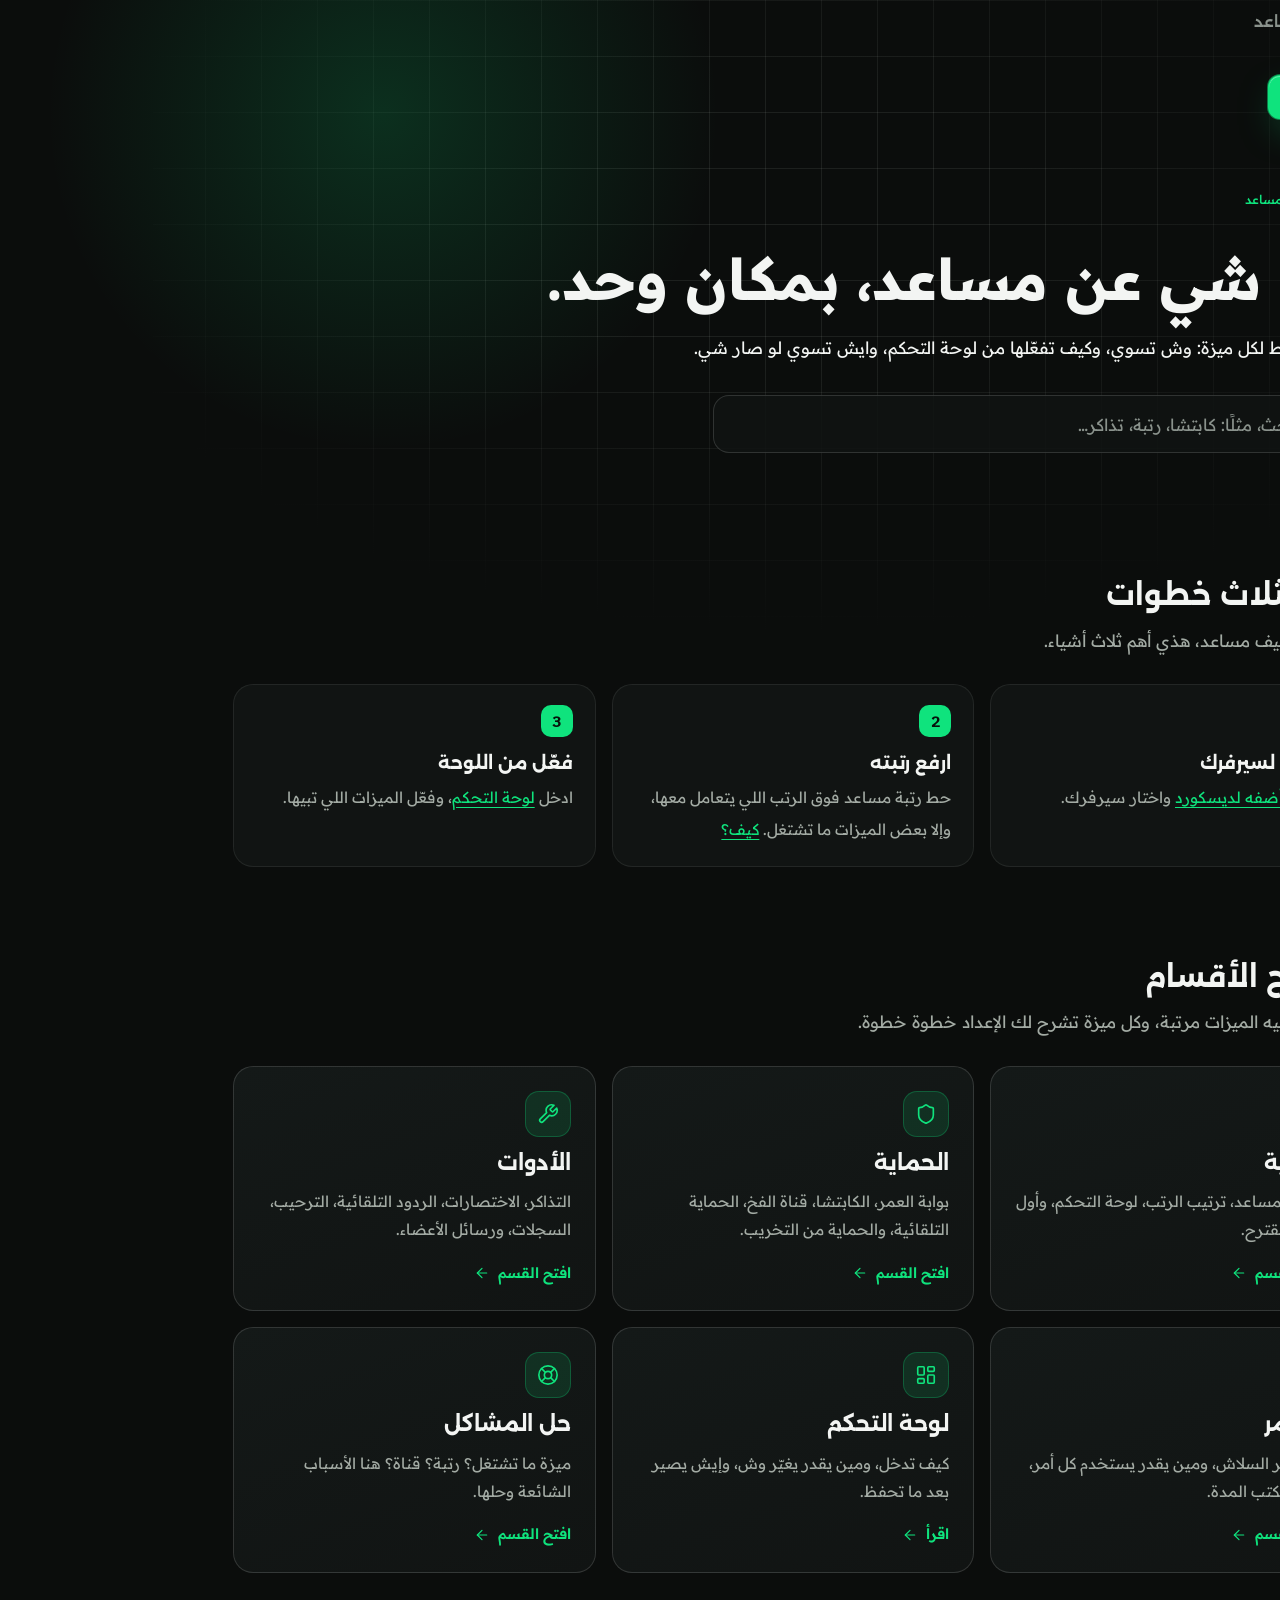
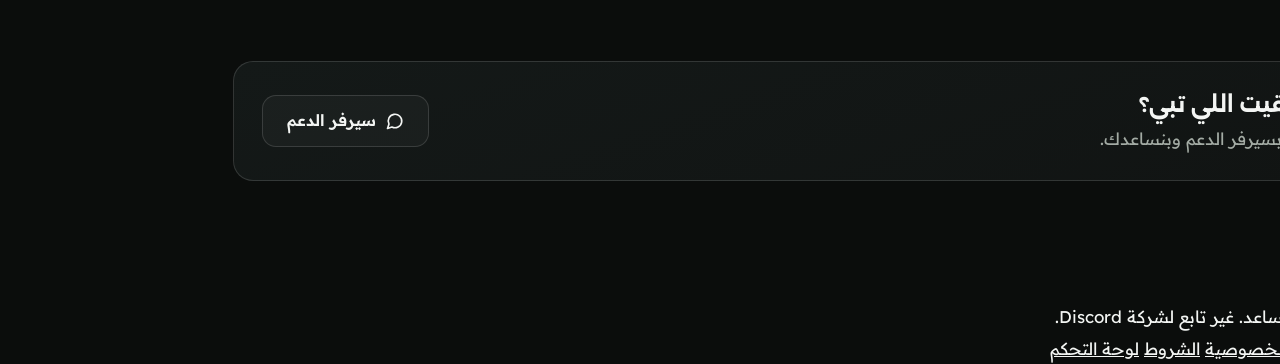
==== guide/index.html @ cfdbebca "Add the Arabic user guide, link it from the landing page and animate its nav tab A separate six-page" ====
<!doctype html>
<html lang="ar" dir="rtl">
<head>
  <meta charset="utf-8">
  <meta name="viewport" content="width=device-width, initial-scale=1">
  <title>دليل مساعد</title>
  <meta name="description" content="دليل مساعد: شرح بسيط لكل ميزة، وكيف تفعّلها، وايش تسوي لو صار شي.">
  <meta name="robots" content="noindex">
  <meta name="theme-color" content="#0b0d0c">
  <link rel="icon" href="../assets/Pics/musaed-favicon.svg" type="image/svg+xml">
  <link rel="alternate icon" href="../assets/Pics/musaed-favicon.png" type="image/png">
  <link rel="apple-touch-icon" href="../assets/Pics/musaed-avatar.png">
  <link rel="canonical" href="https://musaed.dev/guide/">
  <link rel="preload" href="../assets/fonts/alexandria-arabic.woff2" as="font" type="font/woff2" crossorigin>
  <link rel="preload" href="../assets/fonts/readexpro-arabic.woff2" as="font" type="font/woff2" crossorigin>
  <script>
    // Motion is gated on .js so the page is fully visible without script; if guide.js never runs, show everything after 3s.
    document.documentElement.classList.add('js');
    setTimeout(function () { var d = document.documentElement; if (!d.classList.contains('gd-ready')) d.classList.add('gd-show'); }, 3000);
  </script>
  <link rel="stylesheet" href="../assets/css/styles.css?v=12">
  <link rel="stylesheet" href="../assets/css/legal.css?v=2">
  <link rel="stylesheet" href="../assets/css/guide.css?v=2">
  <script src="../assets/js/guide.js?v=2" defer></script>
</head>
<body class="guide-page guide-hub">
  <a class="skip" href="#main">تخطَّ إلى المحتوى</a>

  <svg width="0" height="0" style="position:absolute" aria-hidden="true" focusable="false">
    <symbol id="glyph" viewBox="0 0 1024 1024"><path fill="currentColor" d="M242 655.5Q242 405.5 462 405.5H681Q677 346.5 644.5 313.5Q612 280.5 563 280.5Q513 280.5 487.5 305Q462 329.5 453 367.5L344 332.5Q353 274.5 375.5 235.5Q398 196.5 428.5 173.5Q459 150.5 493.5 140.5Q528 130.5 561 130.5Q663 130.5 722.5 208Q782 285.5 782 428.5V555.5H462Q432 555.5 412.5 560Q393 564.5 382 575.5Q371 586.5 366.5 606Q362 625.5 362 655.5V893.5H242Z"/></symbol>
    <symbol id="i-plus" viewBox="0 0 24 24"><path d="M5 12h14"/><path d="M12 5v14"/></symbol>
    <symbol id="i-arrow" viewBox="0 0 24 24"><path d="M5 12h14"/><path d="m12 5 7 7-7 7"/></symbol>
    <symbol id="i-up" viewBox="0 0 24 24"><path d="m5 12 7-7 7 7"/><path d="M12 19V5"/></symbol>
    <symbol id="i-search" viewBox="0 0 24 24"><circle cx="11" cy="11" r="8"/><path d="m21 21-4.3-4.3"/></symbol>
    <symbol id="i-rocket" viewBox="0 0 24 24"><path d="M4.5 16.5c-1.5 1.26-2 5-2 5s3.74-.5 5-2c.71-.84.7-2.13-.09-2.91a2.18 2.18 0 0 0-2.91-.09z"/><path d="m12 15-3-3a22 22 0 0 1 2-3.95A12.88 12.88 0 0 1 22 2c0 2.72-.78 7.5-6 11a22.35 22.35 0 0 1-4 2z"/><path d="M9 12H4s.55-3.03 2-4c1.62-1.08 5 0 5 0"/><path d="M12 15v5s3.03-.55 4-2c1.08-1.62 0-5 0-5"/></symbol>
    <symbol id="i-shield" viewBox="0 0 24 24"><path d="M20 13c0 5-3.5 7.5-7.66 8.95a1 1 0 0 1-.67-.01C7.5 20.5 4 18 4 13V6a1 1 0 0 1 1-1c2 0 4.5-1.2 6.24-2.72a1.17 1.17 0 0 1 1.52 0C14.51 3.81 17 5 19 5a1 1 0 0 1 1 1z"/></symbol>
    <symbol id="i-wrench" viewBox="0 0 24 24"><path d="M14.7 6.3a1 1 0 0 0 0 1.4l1.6 1.6a1 1 0 0 0 1.4 0l3.77-3.77a6 6 0 0 1-7.94 7.94l-6.91 6.91a2.12 2.12 0 0 1-3-3l6.91-6.91a6 6 0 0 1 7.94-7.94l-3.76 3.76z"/></symbol>
    <symbol id="i-terminal" viewBox="0 0 24 24"><path d="m4 17 6-6-6-6"/><path d="M12 19h8"/></symbol>
    <symbol id="i-lifebuoy" viewBox="0 0 24 24"><circle cx="12" cy="12" r="10"/><path d="m4.93 4.93 4.24 4.24"/><path d="m14.83 9.17 4.24-4.24"/><path d="m14.83 14.83 4.24 4.24"/><path d="m9.17 14.83-4.24 4.24"/><circle cx="12" cy="12" r="4"/></symbol>
    <symbol id="i-dash" viewBox="0 0 24 24"><rect width="7" height="9" x="3" y="3" rx="1"/><rect width="7" height="5" x="14" y="3" rx="1"/><rect width="7" height="9" x="14" y="12" rx="1"/><rect width="7" height="5" x="3" y="16" rx="1"/></symbol>
    <symbol id="i-chat" viewBox="0 0 24 24"><path d="M7.9 20A9 9 0 1 0 4 16.1L2 22z"/></symbol>
  </svg>

  <header class="lg-bar">
    <div class="lg-bar-in">
      <a href="../index.html" class="brand" aria-label="مساعد، الرئيسية">
        <span class="brand-mark"><svg aria-hidden="true"><use href="#glyph"/></svg></span>
        <span class="brand-name">Musaed</span><span class="brand-ar" aria-hidden="true">مساعد</span>
      </a>
      <nav class="lg-links" aria-label="صفحات">
        <a href="../index.html">الرئيسية</a>
        <a href="index.html" aria-current="page">الدليل</a>
        <a href="https://discord.gg/CcwRT6K5qv" target="_blank" rel="noopener">الدعم</a>
      </nav>
      <a class="btn btn-primary btn-sm lg-add" href="https://discord.com/oauth2/authorize?client_id=1341863717247258655&amp;permissions=8&amp;integration_type=0&amp;scope=bot+applications.commands" target="_blank" rel="noopener"><svg class="i" aria-hidden="true"><use href="#i-plus"/></svg>أضفه لديسكورد</a>
    </div>
  </header>

  <main id="main">
    <section class="lg-hero">
      <div class="hero-bg" aria-hidden="true"><div class="grid"></div><div class="aurora"></div></div>
      <div class="wrap">
        <p class="eyebrow gd-rise" style="--i:0">دليل مساعد</p>
        <h1 class="lg-title">كل شي عن مساعد، بمكان وحد.</h1>
        <p class="lg-lede gd-rise" style="--i:4">
          شرح بسيط لكل ميزة: وش تسوي، وكيف تفعّلها من لوحة التحكم، وايش تسوي لو صار شي.
        </p>

        <form class="gd-search gd-rise" style="--i:5" role="search" autocomplete="off">
          <label for="gd-q">ابحث بالدليل</label>
          <svg class="i" aria-hidden="true"><use href="#i-search"/></svg>
          <input id="gd-q" type="search" placeholder="ابحث، مثلًا: كابتشا، رتبة، تذاكر…" enterkeyhint="search">
        </form>
        <ul class="gd-results" id="gd-results" hidden></ul>
        <p class="gd-empty" id="gd-empty" hidden>
          <strong>ما لقينا شي يطابق بحثك.</strong>
          جرّب كلمة أبسط، أو تصفّح الأقسام تحت، أو اسأل
          <a href="https://discord.gg/CcwRT6K5qv" target="_blank" rel="noopener">بسيرفر الدعم</a>.
        </p>
      </div>
    </section>

    <div class="wrap gd-main">
      <h2 class="gd-h2 reveal">ابدأ بثلاث خطوات</h2>
      <p class="gd-h2-sub reveal" style="--i:1">أول ما تضيف مساعد، هذي أهم ثلاث أشياء.</p>
      <ol class="gd-quick">
        <li class="reveal" style="--i:0">
          <strong>أضفه لسيرفرك</strong>
          <span>اضغط <a href="start.html#add">أضفه لديسكورد</a> واختار سيرفرك.</span>
        </li>
        <li class="reveal" style="--i:1">
          <strong>ارفع رتبته</strong>
          <span>حط رتبة مساعد فوق الرتب اللي يتعامل معها، وإلا بعض الميزات ما تشتغل. <a href="start.html#roles">كيف؟</a></span>
        </li>
        <li class="reveal" style="--i:2">
          <strong>فعّل من اللوحة</strong>
          <span>ادخل <a href="start.html#dashboard">لوحة التحكم</a>، وفعّل الميزات اللي تبيها.</span>
        </li>
      </ol>

      <h2 class="gd-h2 reveal">تصفّح الأقسام</h2>
      <p class="gd-h2-sub reveal" style="--i:1">كل قسم فيه الميزات مرتبة، وكل ميزة تشرح لك الإعداد خطوة خطوة.</p>
      <div class="gd-cards">
        <a class="gd-card reveal" style="--i:0" href="start.html">
          <span class="gd-card-ic"><svg class="i" aria-hidden="true"><use href="#i-rocket"/></svg></span>
          <h3>البداية</h3>
          <p>إضافة مساعد، ترتيب الرتب، لوحة التحكم، وأول ضبط مقترح.</p>
          <span class="gd-card-more">افتح القسم <svg class="i i-arrow" aria-hidden="true"><use href="#i-arrow"/></svg></span>
        </a>
        <a class="gd-card reveal" style="--i:1" href="protection.html">
          <span class="gd-card-ic"><svg class="i" aria-hidden="true"><use href="#i-shield"/></svg></span>
          <h3>الحماية</h3>
          <p>بوابة العمر، الكابتشا، قناة الفخ، الحماية التلقائية، والحماية من التخريب.</p>
          <span class="gd-card-more">افتح القسم <svg class="i i-arrow" aria-hidden="true"><use href="#i-arrow"/></svg></span>
        </a>
        <a class="gd-card reveal" style="--i:2" href="toolkit.html">
          <span class="gd-card-ic"><svg class="i" aria-hidden="true"><use href="#i-wrench"/></svg></span>
          <h3>الأدوات</h3>
          <p>التذاكر، الاختصارات، الردود التلقائية، الترحيب، السجلات، ورسائل الأعضاء.</p>
          <span class="gd-card-more">افتح القسم <svg class="i i-arrow" aria-hidden="true"><use href="#i-arrow"/></svg></span>
        </a>
        <a class="gd-card reveal" style="--i:3" href="commands.html">
          <span class="gd-card-ic"><svg class="i" aria-hidden="true"><use href="#i-terminal"/></svg></span>
          <h3>الأوامر</h3>
          <p>كل أوامر السلاش، ومين يقدر يستخدم كل أمر، وكيف تكتب المدة.</p>
          <span class="gd-card-more">افتح القسم <svg class="i i-arrow" aria-hidden="true"><use href="#i-arrow"/></svg></span>
        </a>
        <a class="gd-card reveal" style="--i:4" href="start.html#dashboard">
          <span class="gd-card-ic"><svg class="i" aria-hidden="true"><use href="#i-dash"/></svg></span>
          <h3>لوحة التحكم</h3>
          <p>كيف تدخل، ومين يقدر يغيّر وش، وإيش يصير بعد ما تحفظ.</p>
          <span class="gd-card-more">اقرأ <svg class="i i-arrow" aria-hidden="true"><use href="#i-arrow"/></svg></span>
        </a>
        <a class="gd-card reveal" style="--i:5" href="troubleshooting.html">
          <span class="gd-card-ic"><svg class="i" aria-hidden="true"><use href="#i-lifebuoy"/></svg></span>
          <h3>حل المشاكل</h3>
          <p>ميزة ما تشتغل؟ رتبة؟ قناة؟ هنا الأسباب الشائعة وحلها.</p>
          <span class="gd-card-more">افتح القسم <svg class="i i-arrow" aria-hidden="true"><use href="#i-arrow"/></svg></span>
        </a>
      </div>

      <div class="gd-help reveal">
        <div>
          <h2>ما لقيت اللي تبي؟</h2>
          <p>اسأل بسيرفر الدعم وبنساعدك.</p>
        </div>
        <a class="btn btn-ghost" href="https://discord.gg/CcwRT6K5qv" target="_blank" rel="noopener"><svg class="i" aria-hidden="true"><use href="#i-chat"/></svg>سيرفر الدعم</a>
      </div>
    </div>
  </main>

  <footer class="lg-foot">
    <div class="wrap lg-foot-in">
      <span>© 2026 مساعد. غير تابع لشركة Discord.</span>
      <nav aria-label="روابط">
        <a href="../index.html">الرئيسية</a>
        <a href="../privacy.html">الخصوصية</a>
        <a href="../terms.html">الشروط</a>
        <a href="https://dashboard.musaed.dev/auth/login" target="_blank" rel="noopener">لوحة التحكم</a>
      </nav>
    </div>
  </footer>
</body>
</html>
---- assets/css/styles.css ----
/* ==========================================================================
   Musaed (مساعد) — shared stylesheet
   Loaded by every page. legal.css loads AFTER this one on privacy.html and
   terms.html and depends on the tokens + the shared components defined here.
   Static site: no build step, no dependencies, fonts vendored locally.
   ========================================================================== */

/* ------------------------------------------------------------------ fonts
   Arabic and Latin are separate files under one family name, each a
   variable font covering the full weight range Google served for it. The
   Arabic faces carry a unicode-range so Latin text never pulls that file.
*/
@font-face {
  font-family: 'Alexandria';
  src: url('../fonts/alexandria-arabic.woff2') format('woff2');
  font-weight: 500 900; font-style: normal; font-display: swap;
  unicode-range: U+0600-06FF, U+0750-077F, U+0870-088E, U+0890-0891, U+0897-08E1,
                 U+08E3-08FF, U+200C-200E, U+2010-2011, U+204F, U+2E41, U+FB50-FDFF,
                 U+FE70-FE74, U+FE76-FEFC;
}
@font-face {
  font-family: 'Alexandria';
  src: url('../fonts/alexandria-latin.woff2') format('woff2');
  font-weight: 500 900; font-style: normal; font-display: swap;
}
@font-face {
  font-family: 'Readex Pro';
  src: url('../fonts/readexpro-arabic.woff2') format('woff2');
  font-weight: 300 700; font-style: normal; font-display: swap;
  unicode-range: U+0600-06FF, U+0750-077F, U+0870-088E, U+0890-0891, U+0897-08E1,
                 U+08E3-08FF, U+200C-200E, U+2010-2011, U+204F, U+2E41, U+FB50-FDFF,
                 U+FE70-FE74, U+FE76-FEFC;
}
@font-face {
  font-family: 'Readex Pro';
  src: url('../fonts/readexpro-latin.woff2') format('woff2');
  font-weight: 300 700; font-style: normal; font-display: swap;
}
@font-face {
  font-family: 'IBM Plex Mono';
  src: url('../fonts/plex-mono-400.woff2') format('woff2');
  font-weight: 400; font-style: normal; font-display: swap;
}
@font-face {
  font-family: 'IBM Plex Mono';
  src: url('../fonts/plex-mono-500.woff2') format('woff2');
  font-weight: 500; font-style: normal; font-display: swap;
}

:root {
  --bg: #0b0d0c;
  --bg-1: #111413;
  --bg-2: #141918;
  --bg-3: #1a201e;
  --bg-4: #232b28;
  --line: rgba(243, 245, 243, .08);
  --line-2: rgba(243, 245, 243, .14);
  --text: #f3f5f3;
  --dim: #a3aba4;
  --mute: #8a928c;
  --accent: #0fe37d;
  --accent-hi: #6cf5b0;
  --accent-deep: #0a9e57;
  --accent-soft: rgba(15, 227, 125, .12);
  --on-accent: #07130c;
  --danger: #ff6b6b;
  --danger-soft: rgba(255, 107, 107, .12);

  --f-display: 'Alexandria', 'Readex Pro', system-ui, sans-serif;
  --f-body: 'Readex Pro', system-ui, -apple-system, 'Segoe UI', sans-serif;
  --f-mono: 'IBM Plex Mono', 'Readex Pro', ui-monospace, Consolas, monospace;

  --ease: cubic-bezier(.2, .7, .2, 1);
  --ease-expo: cubic-bezier(.16, 1, .3, 1);
  --r: 24px;
  --z-nav: 50;
  --z-skip: 100;

  interpolate-size: allow-keywords;
  color-scheme: dark;
}

*, *::before, *::after { box-sizing: border-box; }
* { margin: 0; }
html { scroll-behavior: smooth; -webkit-text-size-adjust: 100%; scroll-padding-top: 96px; }
body {
  background: var(--bg);
  color: var(--text);
  font: 400 1.0625rem/1.65 var(--f-body);
  overflow-x: clip;
  -webkit-font-smoothing: antialiased;
}
html[lang="ar"] body { line-height: 1.85; }
.i18n-pending body { opacity: 0; }
html[lang="ar"] body * { letter-spacing: normal !important; }
svg { display: block; }
a { color: inherit; }
button, input { font: inherit; color: inherit; }
ul, ol { padding: 0; }
::selection { background: var(--accent); color: var(--on-accent); }
:focus-visible { outline: 2px solid var(--accent); outline-offset: 3px; border-radius: 6px; }

.sr-only {
  position: absolute; width: 1px; height: 1px; padding: 0; margin: -1px;
  overflow: hidden; clip: rect(0 0 0 0); white-space: nowrap; border: 0;
}
.skip {
  position: absolute; inset-inline-start: 16px; top: -100px; z-index: var(--z-skip);
  background: var(--accent); color: var(--on-accent); padding: 10px 16px; border-radius: 10px;
  font-weight: 600; text-decoration: none;
}
.skip:focus { top: 16px; }

.wrap { max-width: 1200px; margin-inline: auto; padding-inline: clamp(16px, 4vw, 40px); }
.section { position: relative; padding-block: clamp(96px, 12vw, 160px); }

.i {
  width: 20px; height: 20px; flex: none;
  fill: none; stroke: currentColor; stroke-width: 1.8; stroke-linecap: round; stroke-linejoin: round;
}
[dir="rtl"] .i-arrow { transform: scaleX(-1); }

.av {
  width: 26px; height: 26px; border-radius: 50%; flex: none; display: grid; place-items: center;
  font: 600 12px/1 var(--f-display); color: #0b0d0c; background: var(--c, var(--bg-4));
}
.bot-av {
  width: 36px; height: 36px; border-radius: 50%; flex: none; display: grid; place-items: center;
  background: var(--accent-soft); color: var(--accent); box-shadow: inset 0 0 0 1px rgba(15, 227, 125, .3);
}
.bot-av svg { width: 20px; height: 20px; }
.bot-av.sm { width: 24px; height: 24px; }
.bot-av.sm svg { width: 14px; height: 14px; }
.badge {
  font: 600 10px/1 var(--f-mono); padding: 3px 5px; border-radius: 4px;
  background: var(--accent); color: var(--on-accent);
}

/* ---------- Buttons ---------- */
.btn {
  --h: 52px;
  display: inline-flex; align-items: center; justify-content: center; gap: 10px;
  min-height: var(--h); padding: 0 24px; border-radius: 14px; border: 1px solid transparent;
  font: 600 16px/1.1 var(--f-body); text-decoration: none; white-space: nowrap; cursor: pointer;
  transition: background-color .2s, border-color .2s, box-shadow .3s, color .2s;
}
.btn .i { width: 18px; height: 18px; stroke-width: 2.2; transition: transform .25s var(--ease); }
.btn:hover .i-arrow { transform: translateX(3px); }
[dir="rtl"] .btn:hover .i-arrow { transform: scaleX(-1) translateX(3px); }
.btn-primary {
  background: var(--accent); color: var(--on-accent);
  box-shadow: 0 0 0 1px rgba(15, 227, 125, .5), 0 14px 40px -14px rgba(15, 227, 125, .75), inset 0 1px 0 rgba(255, 255, 255, .35);
}
.btn-primary:hover {
  background: var(--accent-hi);
  box-shadow: 0 0 0 1px rgba(108, 245, 176, .7), 0 18px 50px -12px rgba(15, 227, 125, .9), inset 0 1px 0 rgba(255, 255, 255, .45);
}
.btn-ghost { background: rgba(255, 255, 255, .03); color: var(--text); border-color: var(--line-2); }
.btn-ghost:hover { background: rgba(255, 255, 255, .07); border-color: rgba(243, 245, 243, .3); }
.btn-sm { --h: 44px; padding: 0 16px; font-size: 14.5px; border-radius: 12px; }
.btn-lg { --h: 58px; padding: 0 26px; font-size: 16.5px; }

/* ---------- Nav ---------- */
.nav { position: fixed; top: 14px; left: 0; right: 0; z-index: var(--z-nav); padding-inline: 16px; }
.nav-in {
  max-width: 1200px; margin: 0 auto;
  display: flex; align-items: center; justify-content: space-between; gap: 14px;
  padding: 6px; padding-inline-start: 12px; border-radius: 18px; border: 1px solid transparent;
  transition: background-color .35s, border-color .35s;
}
.nav.scrolled .nav-in, .nav.open .nav-in {
  background: rgba(17, 20, 19, .78);
  -webkit-backdrop-filter: blur(16px) saturate(140%); backdrop-filter: blur(16px) saturate(140%);
  border-color: var(--line-2);
}
.brand { display: inline-flex; align-items: center; gap: 10px; min-height: 44px; text-decoration: none; }
.brand-mark {
  width: 34px; height: 34px; border-radius: 10px; display: grid; place-items: center;
  background: var(--accent-soft); color: var(--accent); box-shadow: inset 0 0 0 1px rgba(15, 227, 125, .3);
  transition: background-color .3s;
}
.brand-mark svg { width: 22px; height: 22px; }
.brand:hover .brand-mark { background: rgba(15, 227, 125, .2); }
.brand-name { font: 700 1.15rem/1 var(--f-display); letter-spacing: -.02em; }
.brand-ar { font: 600 .95rem/1 var(--f-display); color: var(--mute); }
.nav-links { display: none; gap: 2px; }
.nav-links a {
  padding: 10px 13px; border-radius: 10px; color: var(--dim); text-decoration: none; font-size: 15px; white-space: nowrap;
  transition: color .2s, background-color .2s;
}
.nav-links a:hover { color: var(--text); background: rgba(255, 255, 255, .05); }
/* The Guide tab, marked as new: mint pill, a slow sheen, a pulsing dot. */
.nav-links a.is-new {
  --dir: 1; position: relative; overflow: hidden; color: var(--accent);
  padding-inline-end: 24px; background: var(--accent-soft); box-shadow: inset 0 0 0 1px rgba(15, 227, 125, .28);
}
[dir="rtl"] .nav-links a.is-new { --dir: -1; }
.nav-links a.is-new:hover { color: var(--accent-hi); background: rgba(15, 227, 125, .2); }
.nav-links a.is-new::before {
  content: ''; position: absolute; inset-block: 0; inset-inline-start: -50%; width: 40%; pointer-events: none;
  background: linear-gradient(100deg, transparent, rgba(255, 255, 255, .26), transparent);
  transform: translateX(0) skewX(-18deg);
  animation: navSheen 5.5s var(--ease) 1.6s infinite;
}
.nav-links a.is-new::after, .mobile-menu > a.is-new::after {
  content: ''; width: 6px; height: 6px; border-radius: 50%; background: var(--accent); flex: none;
  animation: newDot 2s infinite;
}
.nav-links a.is-new::after { position: absolute; top: calc(50% - 3px); inset-inline-end: 9px; }
.mobile-menu > a.is-new { color: var(--accent); }
.mobile-menu > a.is-new::after { display: inline-block; margin-inline-start: 10px; vertical-align: middle; }
@keyframes navSheen {
  0%, 55% { transform: translateX(0) skewX(-18deg); }
  100% { transform: translateX(calc(var(--dir) * 520%)) skewX(-18deg); }
}
@keyframes newDot {
  0% { box-shadow: 0 0 0 0 rgba(15, 227, 125, .6); }
  70%, 100% { box-shadow: 0 0 0 5px rgba(15, 227, 125, 0); }
}
.nav-cta { display: flex; align-items: center; gap: 6px; }
.lang-btn {
  display: inline-flex; align-items: center; gap: 8px; min-height: 44px; padding: 0 14px;
  border-radius: 12px; border: 1px solid var(--line-2); background: transparent; cursor: pointer;
  font: 500 14.5px/1 var(--f-body); color: var(--dim); transition: color .2s, border-color .2s;
}
.lang-btn:hover { color: var(--text); border-color: rgba(15, 227, 125, .5); }
.lang-btn .i { width: 18px; height: 18px; }
.nav-login {
  display: none; align-items: center; min-height: 44px; padding: 0 12px; border-radius: 12px;
  color: var(--dim); text-decoration: none; font-size: 14.5px; transition: color .2s, background-color .2s;
}
.nav-login:hover { color: var(--text); background: rgba(255, 255, 255, .05); }
@media (min-width: 1260px) { .nav-login { display: inline-flex; } }
.live-stats {
  display: inline-flex; align-items: center; gap: 10px; margin-top: 22px;
  font-size: 14.5px; color: var(--text); animation: menuIn .6s var(--ease-expo);
}
.live-stats[hidden], .bot-status[hidden] { display: none; }
.bot-status { display: inline-flex; align-items: center; gap: 8px; color: var(--dim); }
.bot-status.down .pulse { background: var(--danger); animation: none; }
.dash-cta { display: flex; flex-wrap: wrap; align-items: center; gap: 12px 20px; margin-top: 28px; color: var(--mute); font-size: 14.5px; }
.faq details p a, .faq details p a:visited { color: var(--accent); text-underline-offset: 3px; }
.menu-btn {
  width: 44px; height: 44px; border-radius: 12px; border: 1px solid var(--line-2);
  background: rgba(17, 20, 19, .5); display: grid; place-items: center; cursor: pointer;
}
.menu-btn .i-close, .nav.open .menu-btn .i-open { display: none; }
.nav.open .menu-btn .i-close { display: block; }
.mobile-menu {
  max-width: 1200px; margin: 8px auto 0; padding: 10px; display: grid; gap: 2px;
  border-radius: 20px; border: 1px solid var(--line-2); background: rgba(17, 20, 19, .96);
  -webkit-backdrop-filter: blur(16px); backdrop-filter: blur(16px);
  animation: menuIn .35s var(--ease-expo);
}
.mobile-menu[hidden] { display: none; }
.mobile-menu > a:not(.btn) {
  padding: 14px 16px; border-radius: 12px; text-decoration: none;
  font: 600 1.1rem/1.3 var(--f-display);
}
.mobile-menu > a:not(.btn):hover { background: var(--bg-3); }
.mobile-menu .btn { margin-top: 8px; }
@keyframes menuIn { from { opacity: 0; transform: translateY(-8px); } }
@media (max-width: 559px) { .nav-add { display: none; } .brand-ar { display: none; } }
@media (min-width: 1120px) {
  .nav-links { display: flex; }
  .menu-btn, .mobile-menu { display: none !important; }
}

/* ---------- Hero ---------- */
.hero {
  position: relative; isolation: isolate; overflow: hidden;
  padding: clamp(120px, 16vh, 170px) 0 clamp(72px, 9vw, 110px);
}
.hero-bg { position: absolute; inset: 0; z-index: -1; pointer-events: none; }
/* The grid is one 56px SVG tile (a 1px line along its top and its left, in
   --line's colour) repeated, and its edges fade under an overlay in the page
   colour. Neither a mask-image nor 1px hard-stop linear-gradient tiles: on a
   real iPhone the grid painted as nothing with either, while desktop engines,
   Playwright's WebKit included, drew it fine. Every grid sits on the plain body
   background, so a --bg overlay looks the same as a mask. --fade is the
   overlay; each use sets its own shape. The SVG can't read var(--line), so its
   stroke is --line spelled out (#f3f5f3 at .08) — change both together. */
.grid {
  --fade: radial-gradient(ellipse 75% 60% at 50% 25%, transparent 25%, var(--bg) 75%);
  position: absolute; inset: 0;
  background-image: url("data:image/svg+xml,%3Csvg xmlns='http://www.w3.org/2000/svg' width='56' height='56'%3E%3Cpath d='M0 .5H56M.5 0V56' fill='none' stroke='%23f3f5f3' stroke-opacity='.08'/%3E%3C/svg%3E");
  background-size: 56px 56px; background-position: center top;
}
.grid::after { content: ''; position: absolute; inset: 0; background: var(--fade); }
/* The pointer glow is desktop-only (main.js only tracks a fine pointer), so it
   keeps its mask and never ships to a phone. ::before, so the fade covers it. */
@media (hover: hover) and (pointer: fine) {
  .hero .grid::before {
    content: ''; position: absolute; inset: 0;
    background-image: linear-gradient(rgba(15, 227, 125, .35) 1px, transparent 1px), linear-gradient(90deg, rgba(15, 227, 125, .35) 1px, transparent 1px);
    background-size: 56px 56px; background-position: center top;
    -webkit-mask-image: radial-gradient(220px circle at var(--mx, -500px) var(--my, -500px), #000, transparent 70%);
    mask-image: radial-gradient(220px circle at var(--mx, -500px) var(--my, -500px), #000, transparent 70%);
  }
}
.scan {
  position: absolute; left: 0; right: 0; top: 0; height: 1px;
  background: linear-gradient(90deg, transparent, rgba(15, 227, 125, .7), transparent);
  box-shadow: 0 0 24px 4px rgba(15, 227, 125, .25);
  animation: scan 8s var(--ease) infinite; opacity: 0;
}
@keyframes scan {
  0% { transform: translateY(0); opacity: 0; }
  8% { opacity: .8; }
  55% { transform: translateY(70vh); opacity: 0; }
  100% { transform: translateY(70vh); opacity: 0; }
}
.aurora {
  position: absolute; width: 60vw; height: 60vw; max-width: 820px; max-height: 820px;
  top: -30%; inset-inline-end: -12%; border-radius: 50%;
  background: radial-gradient(circle, rgba(15, 227, 125, .16), transparent 62%);
}

.hero-grid { display: grid; gap: 40px; align-items: center; }
@media (min-width: 1024px) { .hero-grid { grid-template-columns: 1.2fr .8fr; } }

.eyebrow-pill {
  display: inline-flex; align-items: center; gap: 10px; padding: 7px 14px 7px 12px;
  border-radius: 999px; border: 1px solid var(--line-2); background: rgba(17, 20, 19, .7);
  font-size: 13.5px; color: var(--dim);
}
.pulse {
  width: 8px; height: 8px; border-radius: 50%; background: var(--accent); flex: none;
  animation: pulse 2s infinite;
}
@keyframes pulse {
  0% { box-shadow: 0 0 0 0 rgba(15, 227, 125, .6); }
  70%, 100% { box-shadow: 0 0 0 9px rgba(15, 227, 125, 0); }
}
.display {
  font: 800 clamp(2.9rem, 6.6vw, 6rem)/1 var(--f-display);
  letter-spacing: -.04em; margin: 24px 0; text-wrap: balance;
}
html[lang="ar"] .display { line-height: 1.28; font-size: clamp(2.6rem, 6vw, 5.4rem); }
.display em {
  font-style: normal; color: var(--accent);
  background: linear-gradient(var(--accent), var(--accent)) no-repeat 0 94% / 0 .07em;
}
[dir="rtl"] .display em { background-position: 100% 96%; }
.js .ready .display em { animation: underline 1s var(--ease-expo) 1s forwards; }
@keyframes underline { to { background-size: 100% .07em; } }
.lede { font-size: clamp(1.05rem, 1.35vw, 1.2rem); color: var(--dim); max-width: 36em; }
.cta-row { display: flex; flex-wrap: wrap; gap: 12px; margin-top: 34px; }
.assure { list-style: none; display: flex; flex-wrap: wrap; gap: 8px 22px; margin-top: 26px; font-size: 14px; color: var(--dim); }
.assure li { display: inline-flex; align-items: center; gap: 7px; }
.assure .i { width: 16px; height: 16px; color: var(--accent); stroke-width: 2.6; }

.js .fade-up {
  opacity: 0; transform: translateY(18px);
  transition: opacity 1s var(--ease-expo), transform 1s var(--ease-expo);
  transition-delay: var(--d, 0ms);
}
.js .ready .fade-up { opacity: 1; transform: none; }

/* Hero art */
.hero-art { position: relative; aspect-ratio: 1; width: min(440px, 80vw); margin-inline: auto; display: grid; place-items: center; }
@media (max-width: 1023px) { .hero-art { display: none; } }
.rings { position: absolute; inset: 0; }
.rings i {
  position: absolute; inset: 0; border-radius: 50%; border: 1px dashed rgba(15, 227, 125, .22);
  animation: spin 40s linear infinite;
}
.rings i:nth-child(2) { inset: 12%; border-style: solid; border-color: rgba(243, 245, 243, .07); animation-duration: 60s; animation-direction: reverse; }
.rings i:nth-child(3) { inset: 26%; border-color: rgba(15, 227, 125, .14); animation-duration: 30s; }
.rings i::after {
  content: ''; position: absolute; top: -4px; left: 50%; width: 8px; height: 8px; margin-left: -4px;
  border-radius: 50%; background: var(--accent); box-shadow: 0 0 16px 3px rgba(15, 227, 125, .6);
}
.rings i:nth-child(2)::after { background: var(--text); box-shadow: none; opacity: .5; }
@keyframes spin { to { transform: rotate(360deg); } }
.big-glyph { position: relative; width: 58%; height: 58%; overflow: visible; }
.g-stroke {
  fill: none; stroke: var(--accent); stroke-width: 7; stroke-linejoin: round;
  stroke-dasharray: 1; stroke-dashoffset: 1;
}
.g-fill { opacity: 0; filter: drop-shadow(0 0 40px rgba(15, 227, 125, .45)); }
.js .ready .g-stroke { animation: drawStroke 2.4s var(--ease) .4s forwards; }
.js .ready .g-fill { animation: fillIn 1.2s var(--ease) 2.1s forwards; }
html:not(.js) .g-fill { opacity: 1; }
@keyframes drawStroke { to { stroke-dashoffset: 0; } }
@keyframes fillIn { to { opacity: 1; } }
.orbit {
  position: absolute; display: inline-flex; align-items: center; gap: 8px; white-space: nowrap;
  padding: 8px 12px; border-radius: 12px; font-size: 13px; color: var(--text);
  background: rgba(20, 25, 24, .85); border: 1px solid var(--line-2);
  -webkit-backdrop-filter: blur(10px); backdrop-filter: blur(10px);
  box-shadow: 0 16px 40px -16px rgba(0, 0, 0, .8);
  animation: bob 6s ease-in-out infinite;
}
.orbit .i { width: 16px; height: 16px; color: var(--accent); }
.o1 { top: 10%; inset-inline-start: -8%; }
.o2 { top: 46%; inset-inline-end: -12%; animation-delay: -2s; }
.o3 { bottom: 8%; inset-inline-start: 2%; animation-delay: -4s; }
@keyframes bob { 50% { transform: translateY(-10px); } }

/* ---------- Gate demo ---------- */
.gate-demo {
  margin-top: clamp(48px, 7vw, 80px); padding: clamp(18px, 2.4vw, 28px);
  border-radius: 28px; background: linear-gradient(180deg, rgba(20, 25, 24, .9), rgba(17, 20, 19, .9));
  border: 1px solid var(--line-2);
  box-shadow: 0 40px 100px -40px rgba(0, 0, 0, .9), 0 0 120px -60px rgba(15, 227, 125, .5);
}
.demo-head { display: flex; flex-wrap: wrap; align-items: center; justify-content: space-between; gap: 16px; margin-bottom: 8px; }
.demo-label {
  display: inline-flex; align-items: center; gap: 10px;
  font: 500 12.5px var(--f-mono); letter-spacing: .1em; text-transform: uppercase; color: var(--dim);
}
.demo-stats { display: flex; gap: clamp(16px, 3vw, 36px); }
.demo-stats div { display: flex; flex-direction: column; align-items: flex-end; }
[dir="rtl"] .demo-stats div { align-items: flex-start; }
.demo-stats dt { font: 500 11px var(--f-mono); letter-spacing: .1em; text-transform: uppercase; color: var(--mute); }
.demo-stats dd { margin: 0; font: 700 1.7rem/1.1 var(--f-display); font-variant-numeric: tabular-nums; }
.demo-stats .v dd { color: var(--accent); }
.demo-stats .s dd { color: var(--danger); }

.track {
  position: relative; display: grid; grid-template-columns: repeat(5, 1fr); gap: 12px;
  padding-top: 62px; min-height: 250px;
}
.rail { position: absolute; top: calc(62px + 26px); left: 10%; right: 10%; height: 2px; background: var(--line-2); }
.rail i {
  position: absolute; inset: 0; opacity: .55;
  background: repeating-linear-gradient(90deg, var(--accent) 0 8px, transparent 8px 22px);
  animation: flow 1.1s linear infinite;
}
[dir="rtl"] .rail i { animation-direction: reverse; }
@keyframes flow { to { background-position: 22px 0; } }
@keyframes flowV { to { background-position: 0 22px; } }
.station { position: relative; display: flex; flex-direction: column; align-items: center; text-align: center; gap: 14px; }
.node {
  position: relative; z-index: 1; width: 52px; height: 52px; border-radius: 16px; display: grid; place-items: center; flex: none;
  background: var(--bg-2); border: 1px solid var(--line-2); color: var(--dim);
  transition: border-color .3s, color .3s, box-shadow .4s, background-color .3s;
}
.station.end .node { color: var(--accent); border-color: rgba(15, 227, 125, .5); background: var(--accent-soft); }
.station.scanning .node {
  color: var(--accent); border-color: var(--accent);
  box-shadow: 0 0 0 6px rgba(15, 227, 125, .1), 0 0 30px rgba(15, 227, 125, .35);
}
.station.deny .node {
  color: var(--danger); border-color: var(--danger);
  box-shadow: 0 0 0 6px rgba(255, 107, 107, .1), 0 0 30px rgba(255, 107, 107, .35);
}
.st-text b { display: block; font: 600 15px/1.3 var(--f-display); }
.st-text small { display: block; margin-top: 2px; font-size: 12.5px; color: var(--mute); }
.gate-log {
  margin-top: 8px; min-height: 34px; font: 500 11.5px/1.45 var(--f-mono); color: var(--danger);
  opacity: 0; transform: translateY(-4px); transition: opacity .35s, transform .35s var(--ease-expo);
}
.gate-log.show { opacity: 1; transform: none; }

.tok {
  position: absolute; top: 0; left: 0; z-index: 2;
  display: inline-flex; align-items: center; gap: 8px; height: 34px; white-space: nowrap;
  padding-inline: 5px 12px; border-radius: 999px; font-size: 13px;
  background: var(--bg-3); border: 1px solid var(--line-2);
  box-shadow: 0 10px 24px -10px rgba(0, 0, 0, .8);
  transition: background-color .3s, border-color .3s, opacity .45s, filter .45s;
  will-change: transform;
}
.tok .av { width: 24px; height: 24px; font-size: 11px; }
.tok .age { font: 500 11px var(--f-mono); color: var(--mute); }
.tok.ok { background: var(--accent-soft); border-color: rgba(15, 227, 125, .6); }
.tok.ok .age { color: var(--accent); }
.tok.bad { background: var(--danger-soft); border-color: rgba(255, 107, 107, .6); animation: shake .45s; }
.tok.bad .age { color: var(--danger); }
.tok.gone { opacity: 0; filter: blur(4px); }
@keyframes shake { 20%, 60% { translate: -5px 0; } 40%, 80% { translate: 5px 0; } }

@media (max-width: 819px) {
  .track { grid-template-columns: 1fr; gap: 18px; padding-top: 4px; padding-inline-end: 150px; min-height: 0; }
  .rail { top: 30px; bottom: 30px; left: auto; right: auto; inset-inline-start: 25px; width: 2px; height: auto; }
  .rail i { background: repeating-linear-gradient(180deg, var(--accent) 0 8px, transparent 8px 22px); animation-name: flowV; }
  .station { flex-direction: row; align-items: flex-start; text-align: start; gap: 14px; min-height: 60px; }
  .gate-log { min-height: 0; margin-top: 4px; }
}

/* ---------- Ticker ---------- */
.ticker { background: var(--accent); color: var(--on-accent); overflow: hidden; padding: 16px 0; }
.ticker-track { display: flex; width: max-content; animation: marquee 38s linear infinite; }
[dir="rtl"] .ticker-track { animation-name: marqueeRtl; }
.ticker:hover .ticker-track { animation-play-state: paused; }
.ticker ul { display: flex; list-style: none; gap: 40px; padding-inline-end: 40px; }
.ticker li {
  display: flex; align-items: center; gap: 40px; white-space: nowrap;
  font: 700 1.05rem/1 var(--f-display); letter-spacing: -.01em; text-transform: uppercase;
}
.ticker li::after { content: ''; width: 8px; height: 8px; background: var(--on-accent); transform: rotate(45deg); opacity: .6; }
@keyframes marquee { to { transform: translateX(-50%); } }
@keyframes marqueeRtl { to { transform: translateX(50%); } }

/* ---------- Film (the 22-second spot) ---------- */
.film-frame {
  position: relative; max-width: 1100px; margin-inline: auto; aspect-ratio: 16 / 9;
  border-radius: clamp(16px, 2.4vw, 28px); overflow: hidden;
  border: 1px solid var(--line-2); background: var(--bg-1);
  box-shadow: 0 40px 100px -40px rgba(0, 0, 0, .9), 0 0 120px -60px rgba(15, 227, 125, .5);
}
.film-frame video { display: block; width: 100%; height: 100%; object-fit: cover; }
/* The whole poster is the button; the mint disc is just its face. */
.film-play {
  position: absolute; inset: 0; display: grid; place-items: center; padding: 0; border: 0; cursor: pointer;
  background: linear-gradient(180deg, transparent 55%, rgba(11, 13, 12, .45));
}
.film-play[hidden] { display: none; }
.film-play span {
  width: clamp(64px, 9vw, 96px); aspect-ratio: 1; border-radius: 50%; display: grid; place-items: center;
  background: var(--accent); color: var(--on-accent);
  box-shadow: 0 0 0 10px rgba(15, 227, 125, .15), 0 20px 50px -10px rgba(15, 227, 125, .75);
  transition: transform .25s var(--ease), box-shadow .3s;
}
.film-play:hover span { transform: scale(1.06); box-shadow: 0 0 0 14px rgba(15, 227, 125, .18), 0 24px 60px -10px rgba(15, 227, 125, .9); }
.film-play:focus-visible { outline-offset: -6px; border-radius: inherit; }
/* A play triangle points right in both languages, so it is not mirrored in RTL;
   the nudge is optical centring, hence physical margin-left. */
.film-play .i { width: 42%; height: 42%; fill: currentColor; stroke: none; margin-left: 6%; }

/* ---------- Section heads ---------- */
.sec-head { max-width: 800px; margin-bottom: clamp(44px, 6vw, 72px); }
.sec-head.center { margin-inline: auto; text-align: center; }
.sec-head.center .eyebrow { justify-content: center; }
.eyebrow {
  display: flex; align-items: center; gap: 12px; margin-bottom: 18px;
  font: 500 12.5px var(--f-mono); letter-spacing: .14em; text-transform: uppercase; color: var(--accent);
}
.eyebrow::before { content: ''; width: 26px; height: 1px; background: currentColor; }
.h2 { font: 800 clamp(2.2rem, 5vw, 4rem)/1.04 var(--f-display); letter-spacing: -.035em; text-wrap: balance; }
html[lang="ar"] .h2 { line-height: 1.35; }
.h2 em { font-style: normal; color: var(--accent); }
.sec-sub { color: var(--dim); font-size: 1.1rem; max-width: 36em; margin-top: 20px; }

.js .reveal {
  opacity: 0; transform: translateY(26px);
  transition: opacity .9s var(--ease-expo), transform .9s var(--ease-expo);
  transition-delay: calc(var(--i, 0) * 80ms);
}
.js .reveal.in { opacity: 1; transform: none; }

.tag {
  display: inline-flex; align-items: center; gap: 8px;
  font: 500 12px var(--f-mono); letter-spacing: .12em; text-transform: uppercase; color: var(--accent);
}
.tag .i { width: 16px; height: 16px; }
.chip { font: 500 11px/1 var(--f-mono); padding: 5px 9px; border-radius: 999px; white-space: nowrap; }
.chip.ok { color: var(--accent); background: var(--accent-soft); }
.chip.no { color: var(--danger); background: var(--danger-soft); }

/* ---------- Layers ---------- */
.layers { display: grid; gap: 28px; }
.layer {
  position: relative; display: grid; gap: 32px; padding: clamp(24px, 3.4vw, 44px);
  border-radius: 28px; border: 1px solid var(--line-2);
  background: linear-gradient(160deg, var(--bg-2), var(--bg-1) 60%);
  box-shadow: 0 -24px 60px -34px rgba(0, 0, 0, .9);
  transform-origin: top center;
  scale: var(--s, 1);
  filter: brightness(var(--b, 1));
}
@media (min-width: 900px) {
  .layer { position: sticky; top: calc(100px + var(--n) * 22px); grid-template-columns: 1fr 1fr; align-items: center; min-height: 440px; }
}
.layer-n {
  display: block; font: 800 4.5rem/1 var(--f-display); letter-spacing: -.05em;
  color: #1b3b2a; margin-bottom: 18px;
}
.layer h3 { font: 700 clamp(1.6rem, 2.6vw, 2.2rem)/1.15 var(--f-display); letter-spacing: -.03em; margin: 14px 0 12px; text-wrap: balance; }
html[lang="ar"] .layer h3 { line-height: 1.45; }
.layer-copy p { color: var(--dim); max-width: 34em; }
.layer-vis {
  padding: 20px; border-radius: 20px; background: var(--bg); border: 1px solid var(--line);
  display: grid; gap: 10px; align-content: start; min-height: 280px;
}
.vis-top { display: flex; justify-content: space-between; gap: 12px; font: 500 12px var(--f-mono); color: var(--mute); margin-bottom: 4px; }
.vis-top b { color: var(--accent); font-weight: 500; white-space: nowrap; }

.age-row {
  display: grid; grid-template-columns: 26px minmax(0, 1fr) auto auto; gap: 10px; align-items: center;
  padding: 10px 12px; border-radius: 12px; background: var(--bg-2); border: 1px solid var(--line); font-size: 14px;
  transition: background-color .4s, border-color .4s;
}
.age-row .nm { overflow: hidden; text-overflow: ellipsis; white-space: nowrap; }
.age-row .age { font: 400 12px var(--f-mono); color: var(--mute); }
.js .age-row { opacity: 0; transform: translateX(-12px); transition: opacity .5s var(--ease-expo), transform .5s var(--ease-expo), background-color .4s, border-color .4s; transition-delay: calc(var(--i) * 160ms + 200ms); }
.js[dir="rtl"] .age-row { transform: translateX(12px); }
.js .layer.in .age-row { opacity: 1; transform: none; }
.js .age-row .chip { opacity: 0; transition: opacity .3s; transition-delay: calc(var(--i) * 160ms + 700ms); }
.js .layer.in .age-row .chip { opacity: 1; }
.layer.in .age-row.bad { background: var(--danger-soft); border-color: rgba(255, 107, 107, .35); transition-delay: calc(var(--i) * 160ms + 700ms); }
.layer.in .age-row.bad .nm { text-decoration: line-through; text-decoration-color: var(--danger); color: var(--mute); }

.dm-head { display: flex; align-items: center; gap: 8px; font: 500 12px var(--f-mono); color: var(--mute); }
.dm-head .i { width: 16px; height: 16px; }
.dm-msg { display: grid; grid-template-columns: 36px 1fr; gap: 12px; }
.dm-meta { display: flex; align-items: center; gap: 8px; font-size: 14px; }
.dm-meta b { font-weight: 600; }
.embed {
  display: grid; gap: 4px; margin-top: 6px; padding: 10px 14px; font-size: 14px;
  border-inline-start: 3px solid var(--accent); border-radius: 4px 12px 12px 4px; background: rgba(15, 227, 125, .06);
}
[dir="rtl"] .embed { border-radius: 12px 4px 4px 12px; }
.embed strong { font-weight: 600; }
.math { font: 500 clamp(1.15rem, 5vw, 1.5rem)/1.3 var(--f-mono); white-space: nowrap; color: var(--accent); direction: ltr; unicode-bidi: isolate; text-align: start; }
.dm-input {
  display: flex; align-items: center; gap: 2px; padding: 10px 10px 10px 14px; margin-top: 4px;
  border-radius: 12px; background: var(--bg-2); border: 1px solid var(--line-2); font: 500 15px var(--f-mono);
}
[dir="rtl"] .dm-input { padding: 10px 14px 10px 10px; }
.typed { display: inline-block; overflow: hidden; white-space: nowrap; width: 0; }
.js .layer.in .typed { animation: typeIn .5s steps(2) 1.1s forwards; }
html:not(.js) .typed { width: auto; }
@keyframes typeIn { to { width: 2ch; } }
.caret { width: 2px; height: 18px; background: var(--accent); animation: blink 1s steps(1) infinite; }
@keyframes blink { 50% { opacity: 0; } }
.dm-send {
  margin-inline-start: auto; font: 600 13px var(--f-body); padding: 7px 14px; border-radius: 8px;
  background: var(--accent); color: var(--on-accent);
}
.dm-result {
  display: flex; align-items: center; gap: 8px; padding: 10px 14px; border-radius: 12px; font-size: 14px;
  background: var(--accent-soft); color: var(--accent);
}
.dm-result .i { width: 18px; height: 18px; stroke-width: 2.4; }
.js .dm-result { opacity: 0; transform: translateY(8px); transition: opacity .5s var(--ease-expo) 2s, transform .5s var(--ease-expo) 2s; }
.js .layer.in .dm-result { opacity: 1; transform: none; }

.vis-honey { grid-template-columns: 1fr; }
@media (min-width: 560px) { .vis-honey { grid-template-columns: .8fr 1.2fr; align-items: start; } }
.chans { list-style: none; display: grid; gap: 4px; }
.chans li { display: flex; align-items: center; gap: 6px; padding: 8px 10px; border-radius: 10px; font-size: 14px; color: var(--mute); }
.chans .i { width: 16px; height: 16px; }
.chans .trap { color: var(--danger); background: var(--danger-soft); }
.chans em { margin-inline-start: auto; font: 500 10px var(--f-mono); font-style: normal; text-transform: uppercase; padding: 3px 6px; border-radius: 5px; background: rgba(255, 107, 107, .2); }
.honey-feed { display: grid; gap: 10px; padding: 12px; border-radius: 14px; background: var(--bg-1); border: 1px solid var(--line); }
.hmsg { display: grid; grid-template-columns: 26px 1fr; gap: 10px; padding: 8px; border-radius: 10px; font-size: 14px; transition: background-color .4s, box-shadow .4s; }
.hmsg b { font-weight: 600; font-size: 13.5px; }
.hmsg p { color: var(--dim); overflow-wrap: anywhere; }
.hchip {
  display: inline-flex; align-items: center; gap: 6px; justify-self: start;
  font: 500 11.5px var(--f-mono); color: var(--danger); padding: 6px 10px; border-radius: 999px; background: var(--danger-soft);
}
.hchip .i { width: 14px; height: 14px; }
.js .hmsg { opacity: 0; transform: translateY(8px); transition: opacity .5s var(--ease-expo) .6s, transform .5s var(--ease-expo) .6s, background-color .4s 1.4s, box-shadow .4s 1.4s; }
.js .layer.in .hmsg { opacity: 1; transform: none; background: var(--danger-soft); box-shadow: inset 2px 0 0 var(--danger); }
.js[dir="rtl"] .layer.in .hmsg { box-shadow: inset -2px 0 0 var(--danger); }
.js .hchip { opacity: 0; scale: .9; transition: opacity .4s var(--ease-expo) 1.9s, scale .4s var(--ease-expo) 1.9s; }
.js .layer.in .hchip { opacity: 1; scale: 1; }

.meter { position: relative; display: grid; grid-template-columns: repeat(8, 1fr); gap: 6px; margin: 6px 0 4px; }
.meter i { height: 40px; border-radius: 8px; background: var(--bg-3); transition: background-color .25s; transition-delay: calc(var(--k) * 170ms + 300ms); }
.layer.in .meter i { background: var(--accent); }
.layer.in .meter i.over { background: var(--danger); }
.meter .thr { position: absolute; top: -6px; bottom: -6px; inset-inline-start: calc(62.5% - 4px); width: 2px; background: repeating-linear-gradient(180deg, var(--danger) 0 4px, transparent 4px 8px); }
.auto-chip {
  display: inline-flex; align-items: center; gap: 8px; justify-self: start;
  padding: 7px 12px; border-radius: 999px; font: 500 12px var(--f-mono); color: var(--danger); background: var(--danger-soft);
}
.auto-chip .i { width: 14px; height: 14px; }
.js .auto-chip { opacity: 0; transform: translateY(6px); transition: opacity .4s var(--ease-expo) 1.9s, transform .4s var(--ease-expo) 1.9s; }
.js .layer.in .auto-chip { opacity: 1; transform: none; }
.words { display: flex; flex-wrap: wrap; align-items: center; gap: 8px; margin-top: 10px; padding-top: 14px; border-top: 1px solid var(--line); font-size: 13px; color: var(--mute); }
.words em { font-style: normal; padding: 4px 10px; border-radius: 8px; background: var(--bg-3); color: var(--danger); filter: blur(2.5px); }

.audit { list-style: none; display: grid; gap: 6px; }
.audit li {
  display: grid; grid-template-columns: 16px minmax(0, 1fr) auto; gap: 10px; align-items: center;
  padding: 9px 12px; border-radius: 12px; background: var(--bg-2); border: 1px solid var(--line); font-size: 14px; color: var(--dim);
}
.audit .i { width: 16px; height: 16px; color: var(--danger); }
.audit span { overflow: hidden; text-overflow: ellipsis; white-space: nowrap; }
.audit b { font: 500 11px var(--f-mono); color: var(--mute); min-width: 3ch; text-align: center; padding: 3px 7px; border-radius: 999px; background: var(--bg-3); }
.audit li.hit { background: var(--danger-soft); border-color: rgba(255, 107, 107, .35); color: var(--text); }
.audit li.hit b { color: var(--danger); background: rgba(255, 107, 107, .2); }
.js .audit li { opacity: 0; transform: translateY(-6px); transition: opacity .4s var(--ease-expo), transform .4s var(--ease-expo); transition-delay: calc(var(--i) * 220ms + 200ms); }
.js .layer.in .audit li { opacity: 1; transform: none; }
.nuke-stop { display: flex; align-items: center; gap: 8px; padding: 10px 14px; border-radius: 12px; font-size: 14px; background: var(--accent-soft); color: var(--accent); }
.nuke-stop .i { width: 18px; height: 18px; flex: none; stroke-width: 2.2; }
.js .nuke-stop { opacity: 0; transform: translateY(8px); transition: opacity .5s var(--ease-expo) 1.6s, transform .5s var(--ease-expo) 1.6s; }
.js .layer.in .nuke-stop { opacity: 1; transform: none; }

/* ---------- Bento ---------- */
.bento { display: grid; gap: 16px; grid-template-columns: 1fr; }
@media (min-width: 768px) { .bento { grid-template-columns: repeat(2, 1fr); } }
@media (min-width: 1100px) {
  .bento { grid-template-columns: repeat(6, 1fr); }
  .c-tickets, .c-short { grid-column: span 3; }
  .c-auto, .c-welcome, .c-lookup { grid-column: span 2; }
  .c-log, .c-check { grid-column: span 3; }
  .bento .card.c-dms { grid-column: span 6; display: grid; grid-template-columns: 1fr 1fr; align-items: center; gap: 48px; }
}
@media (min-width: 768px) and (max-width: 1099px) { .c-dms { grid-column: span 2; } }
.card {
  position: relative; isolation: isolate; overflow: hidden; display: flex; flex-direction: column;
  padding: clamp(22px, 2.4vw, 30px); border-radius: var(--r);
  background: var(--bg-1); border: 1px solid var(--line); transition: border-color .35s;
}
.card::before {
  content: ''; position: absolute; inset: 0; z-index: -1; pointer-events: none; opacity: 0; transition: opacity .35s;
  background: radial-gradient(380px circle at var(--x, 50%) var(--y, 0%), rgba(15, 227, 125, .09), transparent 60%);
}
.card:hover { border-color: rgba(15, 227, 125, .28); }
.card:hover::before { opacity: 1; }
.card h3 { font: 700 clamp(1.3rem, 1.8vw, 1.55rem)/1.2 var(--f-display); letter-spacing: -.025em; margin: 14px 0 10px; text-wrap: balance; }
html[lang="ar"] .card h3 { line-height: 1.5; }
.card p { color: var(--dim); font-size: 15.5px; max-width: 46ch; }
.card > .vis-ticket, .card > .vis-short, .card > .vis-auto-r, .card > .vis-lookup, .card > .vis-log, .card > .vis-check { margin-top: auto; padding-top: 26px; }

.vis-ticket .select {
  display: flex; align-items: center; justify-content: space-between; padding: 12px 14px; border-radius: 12px;
  background: var(--bg-2); border: 1px solid rgba(15, 227, 125, .4); font-size: 14.5px;
}
.vis-ticket .options { list-style: none; margin-top: 6px; padding: 6px; border-radius: 12px; background: var(--bg-2); border: 1px solid var(--line-2); }
.vis-ticket li { display: flex; align-items: center; gap: 10px; padding: 10px 12px; border-radius: 8px; font-size: 14px; color: var(--dim); }
.vis-ticket li .i { width: 16px; height: 16px; }
.vis-ticket li.hl { background: var(--accent-soft); color: var(--text); }
.vis-ticket li.hl .i { color: var(--accent); }
.js .vis-ticket li { opacity: 0; transform: translateY(-6px); transition: opacity .4s var(--ease-expo), transform .4s var(--ease-expo); transition-delay: calc(var(--i) * 110ms + 300ms); }
.js .card.in .vis-ticket li { opacity: 1; transform: none; }

.vis-short { display: grid; gap: 10px; }
.vis-short .map { display: flex; align-items: center; gap: 10px; font-size: 14px; }
.vis-short code { font: 500 14px var(--f-mono); padding: 5px 10px; border-radius: 8px; background: var(--bg-3); color: var(--accent); }
.vis-short .map > span { font: 500 12px var(--f-mono); padding: 5px 10px; border-radius: 999px; background: var(--danger-soft); color: var(--danger); }
.vis-short .map .i { width: 16px; height: 16px; color: var(--mute); }
.vis-short .line { display: grid; grid-template-columns: 26px 1fr; gap: 10px; padding: 10px 12px; border-radius: 12px; background: var(--bg-2); font-size: 14px; }
.vis-short .line p { display: grid; }
.vis-short .line b { font-size: 13.5px; font-weight: 600; color: var(--accent); }
mark { background: var(--accent-soft); color: var(--accent); padding: 0 4px; border-radius: 4px; }
.vis-short .sys { display: inline-flex; align-items: center; gap: 8px; justify-self: start; padding: 7px 12px; border-radius: 999px; font: 500 12px var(--f-mono); color: var(--accent); background: var(--accent-soft); }
.vis-short .sys .i { width: 14px; height: 14px; stroke-width: 2.6; }
.js .vis-short .line, .js .vis-short .sys { opacity: 0; transform: translateY(8px); transition: opacity .45s var(--ease-expo), transform .45s var(--ease-expo); }
.js .vis-short .line { transition-delay: .35s; }
.js .vis-short .sys { transition-delay: 1.1s; }
.js .card.in .vis-short .line, .js .card.in .vis-short .sys { opacity: 1; transform: none; }

.vis-auto-r { display: grid; gap: 8px; justify-items: start; }
.bubble { padding: 10px 14px; border-radius: 14px; font-size: 14px; max-width: 100%; }
.bubble.u { background: var(--bg-3); }
.bubble.b { display: flex; align-items: center; gap: 10px; background: var(--accent-soft); box-shadow: inset 0 0 0 1px rgba(15, 227, 125, .25); }
.js .bubble { opacity: 0; transform: translateY(8px); transition: opacity .45s var(--ease-expo), transform .45s var(--ease-expo); }
.js .bubble.u { transition-delay: .3s; }
.js .bubble.b { transition-delay: 1s; }
.js .card.in .bubble { opacity: 1; transform: none; }

.vis-welcome {
  position: relative; overflow: hidden; display: flex; align-items: center; gap: 14px;
  padding: 18px; margin-top: auto; border-radius: 16px; border: 1px solid rgba(15, 227, 125, .25);
  background: radial-gradient(circle at 90% 10%, rgba(15, 227, 125, .25), transparent 45%), linear-gradient(135deg, #10291d, #0d1311 70%);
}
[dir="rtl"] .vis-welcome { background: radial-gradient(circle at 10% 10%, rgba(15, 227, 125, .25), transparent 45%), linear-gradient(225deg, #10291d, #0d1311 70%); }
.card.c-welcome > p { margin-bottom: 26px; }
.w-av {
  width: 50px; height: 50px; border-radius: 50%; flex: none; display: grid; place-items: center;
  font: 700 19px var(--f-display); color: var(--on-accent); background: linear-gradient(135deg, var(--accent-hi), var(--accent-deep));
  box-shadow: 0 0 0 3px var(--bg-1), 0 0 0 5px var(--accent);
}
.vis-welcome b { display: block; font: 700 1.15rem/1.3 var(--f-display); }
.vis-welcome small { display: block; font-size: 13px; color: var(--dim); }

.vis-lookup { display: grid; gap: 12px; }
.lk-head { display: flex; align-items: center; gap: 10px; font-size: 15px; }
.lk-head code { direction: ltr; unicode-bidi: isolate; margin-inline-start: auto; font: 500 12px var(--f-mono); color: var(--accent); padding: 4px 8px; border-radius: 6px; background: var(--accent-soft); }
.vis-lookup dl { display: grid; grid-template-columns: repeat(3, 1fr); gap: 1px; border-radius: 14px; overflow: hidden; background: var(--line); border: 1px solid var(--line); }
.vis-lookup dl div { padding: 12px; background: var(--bg-2); }
.vis-lookup dt { font: 500 10.5px var(--f-mono); letter-spacing: .08em; text-transform: uppercase; color: var(--mute); }
.vis-lookup dd { margin: 4px 0 0; font: 700 1.4rem/1.2 var(--f-display); }
.vis-lookup div:last-child dd { font-size: .95rem; font-weight: 600; margin-top: 8px; }

.vis-log { list-style: none; display: grid; gap: 6px; }
.vis-log li { display: flex; align-items: center; gap: 10px; min-width: 0; padding: 9px 12px; border-radius: 10px; background: var(--bg-2); font-size: 14px; color: var(--dim); }
.vis-log li span { overflow: hidden; text-overflow: ellipsis; white-space: nowrap; }
.vis-log .i { width: 16px; height: 16px; flex: none; color: var(--mute); }
.vis-log .in-ok .i { color: var(--accent); }
.js .vis-log li { opacity: 0; transform: translateY(6px); transition: opacity .4s var(--ease-expo), transform .4s var(--ease-expo); transition-delay: calc(var(--i) * 120ms + 250ms); }
.js .card.in .vis-log li { opacity: 1; transform: none; }

.vis-check { display: grid; gap: 12px; }
.vis-check .lk-head .i { width: 18px; height: 18px; color: var(--accent); }
.vis-check ul { list-style: none; display: grid; gap: 1px; border-radius: 14px; overflow: hidden; background: var(--line); border: 1px solid var(--line); }
.vis-check li { display: grid; grid-template-columns: 16px auto minmax(0, 1fr); align-items: center; gap: 10px; padding: 10px 12px; background: var(--bg-2); font-size: 14px; }
.vis-check li b { font-weight: 600; }
.vis-check li .i { width: 16px; height: 16px; }
.vis-check li span { justify-self: end; text-align: end; font: 500 11.5px var(--f-mono); overflow: hidden; text-overflow: ellipsis; white-space: nowrap; max-width: 100%; }
.vis-check li.ok .i, .vis-check li.ok span { color: var(--accent); }
.vis-check li.bad .i, .vis-check li.bad span { color: var(--danger); }
.chk-alert { display: inline-flex; align-items: center; gap: 8px; justify-self: start; padding: 7px 12px; border-radius: 999px; font: 500 12px var(--f-mono); color: var(--accent); background: var(--accent-soft); }
.chk-alert .i { width: 14px; height: 14px; }
.js .chk-alert { opacity: 0; transform: translateY(6px); transition: opacity .45s var(--ease-expo) 1s, transform .45s var(--ease-expo) 1s; }
.js .card.in .chk-alert { opacity: 1; transform: none; }

.vis-dms { display: grid; gap: 12px; padding: 20px; margin-top: 26px; border-radius: 18px; background: var(--bg); border: 1px solid var(--line); }
@media (min-width: 1100px) { .vis-dms { margin-top: 0; } }
.dms-top { display: flex; justify-content: space-between; font-size: 14px; color: var(--dim); }
.dms-top b { font: 500 14px var(--f-mono); color: var(--text); font-variant-numeric: tabular-nums; direction: ltr; unicode-bidi: isolate; }
.dms-bar { height: 8px; border-radius: 999px; background: var(--bg-3); overflow: hidden; }
.dms-bar i { display: block; height: 100%; border-radius: inherit; transform-origin: left; transform: scaleX(var(--p, 0)); background: linear-gradient(90deg, var(--accent-deep), var(--accent)); transition: transform .3s linear; }
[dir="rtl"] .dms-bar i { transform-origin: right; background: linear-gradient(270deg, var(--accent-deep), var(--accent)); }
.dms-queue { display: flex; align-items: center; }
.dms-queue .av { width: 32px; height: 32px; font-size: 12px; box-shadow: 0 0 0 3px var(--bg); margin-inline-end: -8px; }
.dms-queue .more { margin-inline-start: 18px; font: 500 12px var(--f-mono); color: var(--mute); }

/* ---------- Dashboard ---------- */
.dash {
  border-radius: 24px; overflow: hidden; background: var(--bg-1); border: 1px solid var(--line-2);
  box-shadow: 0 50px 120px -50px rgba(0, 0, 0, .95), 0 0 140px -70px rgba(15, 227, 125, .5);
}
.dash-bar { display: flex; align-items: center; gap: 14px; padding: 12px 16px; background: var(--bg-2); border-bottom: 1px solid var(--line); }
.dots { display: inline-flex; gap: 6px; }
.dots i { width: 10px; height: 10px; border-radius: 50%; background: var(--bg-4); }
.url { flex: 1; max-width: 460px; padding: 6px 12px; border-radius: 8px; background: var(--bg-3); font: 400 12.5px var(--f-mono); color: var(--mute); overflow: hidden; text-overflow: ellipsis; white-space: nowrap; }
.dash-body { display: grid; grid-template-columns: 1fr; }
@media (min-width: 860px) { .dash-body { grid-template-columns: 1.1fr .9fr; } }
@media (min-width: 1140px) { .dash-body { grid-template-columns: 210px 1.1fr .9fr; } }
.dash-side { display: none; padding: 18px 14px; border-inline-end: 1px solid var(--line); background: rgba(20, 25, 24, .5); }
@media (min-width: 1140px) { .dash-side { display: block; } }
.srv { display: flex; align-items: center; gap: 10px; padding: 8px 10px; margin-bottom: 14px; border-radius: 12px; background: var(--bg-3); font-size: 14px; font-weight: 600; }
.srv-ic { width: 28px; height: 28px; border-radius: 8px; display: grid; place-items: center; background: linear-gradient(135deg, #7c6cff, #4c3fd1); font: 700 13px var(--f-display); }
.dash-side ul { list-style: none; display: grid; gap: 2px; }
.dash-side li { display: flex; align-items: center; gap: 10px; padding: 9px 12px; border-radius: 10px; font-size: 14px; color: var(--mute); }
.dash-side li .i { width: 17px; height: 17px; }
.dash-side li.on { background: var(--accent-soft); color: var(--accent); }

.dash-main { padding: clamp(18px, 2.6vw, 28px); }
.dash-main h3 { font: 700 1.3rem/1.2 var(--f-display); margin-bottom: 8px; }
.setting { display: flex; align-items: center; justify-content: space-between; gap: 16px; padding: 16px 0; border-bottom: 1px solid var(--line); transition: opacity .3s; }
.setting.sub { padding-inline-start: 18px; border-inline-start: 2px solid var(--line-2); margin-inline-start: 2px; flex-wrap: wrap; font-size: 14.5px; color: var(--dim); }
.setting.off { opacity: .38; pointer-events: none; }
.set-text b { display: block; font-weight: 600; }
.set-text small { display: block; font-size: 13px; color: var(--mute); }
.switch {
  position: relative; flex: none; width: 48px; height: 28px; border-radius: 999px; padding: 0; cursor: pointer;
  background: var(--bg-4); border: 1px solid var(--line-2); transition: background-color .25s, border-color .25s;
}
.switch::before { content: ''; position: absolute; inset: -9px -2px; }
.switch::after {
  content: ''; position: absolute; top: 3px; inset-inline-start: 3px; width: 20px; height: 20px; border-radius: 50%;
  background: var(--text); transition: transform .35s var(--ease-expo), background-color .25s;
}
.switch[aria-checked="true"] { background: var(--accent); border-color: var(--accent); }
.switch[aria-checked="true"]::after { transform: translateX(20px); background: var(--on-accent); }
[dir="rtl"] .switch[aria-checked="true"]::after { transform: translateX(-20px); }
.range-row { display: flex; align-items: center; gap: 14px; flex: 1; min-width: 200px; }
.range-row input { flex: 1; accent-color: var(--accent); height: 28px; cursor: pointer; }
output { font: 500 13.5px var(--f-mono); color: var(--text); white-space: nowrap; min-width: 6ch; text-align: end; }
.seg { display: inline-flex; padding: 3px; border-radius: 12px; background: var(--bg-2); border: 1px solid var(--line); }
.seg label { position: relative; cursor: pointer; }
.seg input { position: absolute; opacity: 0; inset: 0; margin: 0; cursor: pointer; }
.seg span { display: block; padding: 9px 14px; border-radius: 9px; font-size: 13.5px; color: var(--mute); transition: background-color .2s, color .2s; }
.seg input:checked + span { background: var(--bg-4); color: var(--text); box-shadow: inset 0 0 0 1px rgba(15, 227, 125, .4); }
.seg input:focus-visible + span { outline: 2px solid var(--accent); outline-offset: 2px; }
.stepper { display: inline-flex; align-items: center; gap: 8px; }
.stepper button {
  width: 40px; height: 40px; border-radius: 10px; display: grid; place-items: center; cursor: pointer;
  background: var(--bg-2); border: 1px solid var(--line-2); transition: border-color .2s;
}
.stepper button:hover { border-color: var(--accent); }
.stepper button:disabled { opacity: .35; cursor: not-allowed; }
.stepper .i { width: 16px; height: 16px; }
.stepper output { min-width: 2ch; text-align: center; font-size: 15px; }

.dash-preview { padding: clamp(18px, 2.6vw, 28px); background: #0d100f; border-top: 1px solid var(--line); }
@media (min-width: 860px) { .dash-preview { border-top: 0; border-inline-start: 1px solid var(--line); } }
.prev-top { display: flex; align-items: center; justify-content: space-between; gap: 12px; margin-bottom: 14px; }
.prev-label { font: 500 11.5px var(--f-mono); letter-spacing: .1em; text-transform: uppercase; color: var(--mute); }
.synced {
  display: inline-flex; align-items: center; gap: 6px; padding: 5px 10px; border-radius: 999px;
  font: 500 11.5px var(--f-mono); color: var(--accent); background: var(--accent-soft); opacity: .5;
}
.synced .i { width: 13px; height: 13px; stroke-width: 2.6; }
.synced.flash { animation: synced 1.6s var(--ease-expo); }
@keyframes synced { 0% { opacity: .5; } 12% { opacity: 1; scale: 1.08; box-shadow: 0 0 0 6px rgba(15, 227, 125, .15); } 70% { opacity: 1; scale: 1; } 100% { opacity: .5; } }
.dc { padding: 16px; border-radius: 16px; background: var(--bg-1); border: 1px solid var(--line); }
.dc-chan { display: flex; align-items: center; gap: 4px; font: 500 12.5px var(--f-mono); color: var(--mute); margin-bottom: 12px; }
.dc-chan .i { width: 14px; height: 14px; }
.dc-msg { display: grid; grid-template-columns: 36px 1fr; gap: 12px; }
.dc-body { min-width: 0; }
.dc .embed.bump { animation: bump .8s var(--ease-expo); }
@keyframes bump { 20% { box-shadow: 0 0 0 2px rgba(15, 227, 125, .5); } }
.dc .embed span { color: var(--dim); font-size: 13.5px; }
.dc .embed .embed-foot { font-size: 12.5px; color: var(--mute); }
.dc .embed-foot:empty { display: none; }
.dc-btn { display: inline-flex; margin-top: 10px; padding: 8px 18px; border-radius: 8px; font-size: 13.5px; font-weight: 600; background: var(--accent); color: var(--on-accent); }
.dc-btn[hidden] { display: none; }
.dc-trap { display: flex; align-items: center; gap: 6px; margin-top: 14px; padding-top: 12px; border-top: 1px solid var(--line); font-size: 12.5px; color: var(--danger); }
.dc-trap.off { color: var(--mute); }
.dc-trap .i { width: 14px; height: 14px; }

/* ---------- Commands ---------- */
.commands { background: linear-gradient(180deg, var(--bg), var(--bg-1) 30%, var(--bg-1) 70%, var(--bg)); }
.cmd-head { margin-bottom: 28px; }
.cmd-head .sec-head { margin-bottom: 28px; }
.cmd-tools { display: flex; flex-wrap: wrap; align-items: center; gap: 12px; justify-content: space-between; }
.search {
  display: flex; align-items: center; gap: 10px; flex: 1 1 280px; max-width: 420px; min-height: 50px; padding: 0 16px;
  border-radius: 14px; background: var(--bg); border: 1px solid var(--line-2); color: var(--mute);
  transition: border-color .2s, box-shadow .2s;
}
.search:focus-within { border-color: var(--accent); box-shadow: 0 0 0 4px rgba(15, 227, 125, .12); }
.search input { flex: 1; min-width: 0; background: transparent; border: 0; outline: none; font-size: 15.5px; color: var(--text); }
.search input::placeholder { color: var(--mute); }
.filters { display: flex; flex-wrap: wrap; gap: 6px; }
.filters button {
  min-height: 42px; padding: 0 16px; border-radius: 999px; cursor: pointer;
  background: transparent; border: 1px solid var(--line-2); color: var(--dim); font-size: 14px;
  transition: background-color .2s, color .2s, border-color .2s;
}
.filters button:hover { border-color: rgba(15, 227, 125, .5); color: var(--text); }
.filters button[aria-pressed="true"] { background: var(--accent); border-color: var(--accent); color: var(--on-accent); font-weight: 600; }
.cmd-list { list-style: none; display: grid; gap: 10px; grid-template-columns: repeat(auto-fill, minmax(min(100%, 300px), 1fr)); }
.cmd-list li {
  padding: 16px 18px; border-radius: 16px; background: var(--bg); border: 1px solid var(--line);
  transition: border-color .25s, transform .25s var(--ease-expo);
  animation: cmdIn .45s var(--ease-expo) both; animation-delay: calc(var(--i, 0) * 22ms);
}
.cmd-list li:hover { border-color: rgba(15, 227, 125, .35); transform: translateY(-2px); }
@keyframes cmdIn { from { opacity: 0; transform: translateY(8px); } }
.cmd-top { display: flex; align-items: center; justify-content: space-between; gap: 10px; }
.cmd-top code { font: 500 15px var(--f-mono); color: var(--accent); direction: ltr; unicode-bidi: isolate; }
.cmd-top span { font: 500 10.5px var(--f-mono); letter-spacing: .08em; text-transform: uppercase; color: var(--mute); padding: 3px 7px; border-radius: 6px; background: var(--bg-3); }
.cmd-list p { margin-top: 6px; font-size: 14.5px; color: var(--dim); }
.cmd-empty { padding: 40px 0; text-align: center; color: var(--mute); }

/* ---------- Data ---------- */
.data-grid { display: grid; gap: 24px; }
@media (min-width: 1024px) { .data-grid { grid-template-columns: .9fr 1.1fr; gap: 64px; align-items: start; } }
.data-steps { list-style: none; display: grid; }
.data-steps li { display: grid; grid-template-columns: 52px 1fr; gap: 18px; padding: 22px 0; border-bottom: 1px solid var(--line); }
.data-steps li:first-child { padding-top: 0; }
.d-ic { width: 52px; height: 52px; border-radius: 16px; display: grid; place-items: center; background: var(--accent-soft); color: var(--accent); box-shadow: inset 0 0 0 1px rgba(15, 227, 125, .25); }
.data-steps h3 { font: 700 1.2rem/1.35 var(--f-display); margin-bottom: 6px; }
.data-steps p { color: var(--dim); font-size: 15.5px; }

/* ---------- Plans ---------- */
.plans-sec::before {
  content: ''; position: absolute; left: 50%; top: 35%; width: min(900px, 100%); height: 500px; transform: translateX(-50%);
  pointer-events: none; background: radial-gradient(ellipse at center, rgba(15, 227, 125, .09), transparent 65%);
}
.plans { position: relative; display: grid; gap: 16px; max-width: 920px; margin-inline: auto; }
@media (min-width: 820px) { .plans { grid-template-columns: 1fr 1fr; } }
.plan { position: relative; display: flex; flex-direction: column; gap: 22px; padding: clamp(26px, 3vw, 36px); border-radius: var(--r); background: var(--bg-1); border: 1px solid var(--line); }
.plan.pro { background: linear-gradient(180deg, #102219, var(--bg-1) 70%); border-color: rgba(15, 227, 125, .45); box-shadow: 0 40px 100px -40px rgba(15, 227, 125, .45); }
.ribbon { position: absolute; top: -13px; inset-inline-start: clamp(26px, 3vw, 36px); padding: 6px 11px; border-radius: 999px; font: 600 11px/1 var(--f-mono); letter-spacing: .06em; text-transform: uppercase; background: var(--accent); color: var(--on-accent); }
.plan h3 { font: 800 2.4rem/1.1 var(--f-display); letter-spacing: -.04em; }
.plan-for { color: var(--dim); margin-top: -10px; }
.plan .btn { width: 100%; }
.btn-soon {
  cursor: not-allowed; color: var(--accent); background: var(--accent-soft);
  border: 1px dashed rgba(15, 227, 125, .5);
}
.plan ul { list-style: none; display: grid; gap: 12px; font-size: 15px; }
.plan li { display: grid; grid-template-columns: 18px 1fr; gap: 12px; align-items: start; }
.plan li .i { width: 18px; height: 18px; margin-top: 3px; color: var(--accent); stroke-width: 2.4; }

/* ---------- FAQ ---------- */
.faq-grid { display: grid; gap: 24px; }
@media (min-width: 1024px) { .faq-grid { grid-template-columns: .8fr 1.2fr; gap: 64px; align-items: start; } }
.faq-list { border-top: 1px solid var(--line); }
.faq details { border-bottom: 1px solid var(--line); }
.faq summary {
  display: flex; align-items: center; justify-content: space-between; gap: 24px; min-height: 44px; padding: 22px 4px;
  cursor: pointer; list-style: none; font: 600 1.12rem/1.4 var(--f-display); transition: color .2s;
}
.faq summary::-webkit-details-marker { display: none; }
.faq summary:hover { color: var(--accent-hi); }
.pm { flex: none; width: 38px; height: 38px; border-radius: 12px; display: grid; place-items: center; border: 1px solid var(--line-2); transition: transform .4s var(--ease-expo), background-color .25s, border-color .25s, color .25s; }
.pm .i { width: 16px; height: 16px; stroke-width: 2.2; }
.faq summary:hover .pm { border-color: var(--accent); }
.faq details[open] .pm { transform: rotate(45deg); background: var(--accent); border-color: var(--accent); color: var(--on-accent); }
.faq details p { padding: 0 4px 24px; color: var(--dim); max-width: 62ch; }
.faq details::details-content { block-size: 0; overflow: clip; transition: block-size .45s var(--ease-expo), content-visibility .45s allow-discrete; }
.faq details[open]::details-content { block-size: auto; }

/* ---------- Finale ---------- */
.finale { position: relative; isolation: isolate; overflow: hidden; text-align: center; padding: clamp(100px, 14vw, 180px) 0; border-top: 1px solid var(--line); }
.finale-bg { position: absolute; inset: 0; z-index: -1; }
.finale-bg .grid { --fade: radial-gradient(ellipse 55% 60% at 50% 45%, transparent 20%, var(--bg) 75%); }
.finale-bg::after { content: ''; position: absolute; inset: 0; background: radial-gradient(ellipse 45% 45% at 50% 42%, rgba(15, 227, 125, .14), transparent 70%); }
/* Two solid copies of the word (from data-word) over the element's own
   invisible text, which only holds the space: ::before is the dim one, faded
   with opacity; ::after is the fill, revealed from the right by clip-path as
   --fill goes 0 → 1. Not background-clip:text with an animated
   background-size: iOS WebKit painted that once and never repainted it as
   --fill changed, so on a phone the word stayed dim. And not a translucent
   `color`: Alexandria's overlapping contours show through one (see
   docs/claude/implementation-reference.md "Gotchas"); `opacity` flattens the
   glyphs first, so they don't. */
.finale-ar {
  position: relative;
  direction: rtl; font: 900 clamp(6rem, 24vw, 19rem)/1.15 var(--f-display); letter-spacing: normal;
  color: transparent;
  filter: drop-shadow(0 0 50px rgba(15, 227, 125, .2));
}
.finale-ar::before,
.finale-ar::after { content: attr(data-word); position: absolute; inset: 0; color: var(--accent); }
.finale-ar::before { opacity: .13; }
.finale-ar::after { clip-path: inset(0 0 0 calc((1 - var(--fill, 0)) * 100%)); }
.finale-title { font: 800 clamp(1.9rem, 4.4vw, 3.6rem)/1.12 var(--f-display); letter-spacing: -.035em; max-width: 19ch; margin: 8px auto 40px; text-wrap: balance; }
html[lang="ar"] .finale-title { line-height: 1.45; }
.finale-title em { font-style: normal; color: var(--accent); }

/* ---------- Footer ---------- */
.footer { border-top: 1px solid var(--line); padding: 64px 0 36px; }
.foot-grid { display: grid; gap: 40px; grid-template-columns: repeat(2, 1fr); }
.foot-brand { grid-column: 1 / -1; }
@media (min-width: 900px) { .foot-grid { grid-template-columns: 2fr 1fr 1fr 1fr; } .foot-brand { grid-column: auto; } }
.foot-brand p { color: var(--dim); font-size: 15px; max-width: 34ch; margin-top: 14px; }
.footer h3 { font: 500 12px var(--f-mono); letter-spacing: .12em; text-transform: uppercase; color: var(--mute); margin-bottom: 10px; }
.footer ul { list-style: none; }
.footer li a { display: inline-flex; align-items: center; min-height: 40px; color: var(--dim); text-decoration: none; font-size: 15px; transition: color .2s; }
.footer li a:hover { color: var(--accent); }
.foot-social { display: flex; gap: 8px; margin-top: 20px; }
.footer .foot-social a { display: grid; place-items: center; width: 44px; height: 44px; border-radius: 12px; border: 1px solid var(--line); background: var(--bg-1); transition: color .2s, border-color .2s; }
.footer .foot-social a:hover { border-color: rgba(15, 227, 125, .4); }
.foot-bottom { display: flex; flex-wrap: wrap; align-items: center; justify-content: space-between; gap: 12px; margin-top: 56px; padding-top: 24px; border-top: 1px solid var(--line); font-size: 13.5px; color: var(--mute); }

/* ---------- 404 ---------- */
.nf { min-height: 100svh; display: grid; place-items: center; position: relative; isolation: isolate; overflow: hidden; text-align: center; padding: 40px 16px; }
.nf .hero-bg .grid { --fade: radial-gradient(ellipse 60% 60% at 50% 50%, transparent 20%, var(--bg) 75%); }
.nf-mark { width: 64px; height: 64px; margin: 0 auto 8px; color: var(--accent); filter: drop-shadow(0 0 30px rgba(15, 227, 125, .5)); }
.nf-code { font: 900 clamp(6rem, 22vw, 14rem)/1 var(--f-display); letter-spacing: -.06em; color: #0e3824; }
.nf h1 { font: 800 clamp(1.8rem, 4vw, 2.8rem)/1.2 var(--f-display); margin: 8px 0 6px; }
.nf .ar { font: 700 clamp(1.3rem, 3vw, 1.8rem)/1.5 var(--f-display); color: var(--dim); margin-bottom: 32px; }
.nf .btn-row { display: flex; flex-wrap: wrap; justify-content: center; gap: 12px; }

/* ---------- Reduced motion ---------- */
@media (prefers-reduced-motion: reduce) {
  html { scroll-behavior: auto; }
  *, *::before, *::after { animation: none !important; transition-duration: .01ms !important; transition-delay: 0s !important; }
  .g-stroke { stroke-dashoffset: 0; }
  .g-fill { opacity: 1; }
  .display em { background-size: 100% .07em; }
  .typed { width: 2ch; }
  .scan { display: none; }
  .ticker-track { width: auto; }
  .ticker ul { flex-wrap: wrap; justify-content: center; padding: 0 16px; gap: 12px 32px; }
  .ticker ul:last-child { display: none; }
  .finale-ar { --fill: 1 !important; }
}
---- assets/css/guide.css ----
/* Musaed guide (guide/*.html). Loaded after styles.css and legal.css, which it builds on:
   the sticky bar, the hero, the contents list, .lg-body and the footer are legal.css's.
   Everything added here is prefixed gd-. */

/* Page tabs under the hero: one chip per guide page */
.gd-tabs { border-bottom: 1px solid var(--line); background: rgba(11, 13, 12, .6); }
.gd-tabs ul { list-style: none; display: flex; gap: 6px; overflow-x: auto; padding-block: 10px; scrollbar-width: none; }
.gd-tabs ul::-webkit-scrollbar { display: none; }
.gd-tabs a {
  display: inline-flex; align-items: center; gap: 8px; min-height: 44px; padding: 0 16px; border-radius: 999px;
  border: 1px solid var(--line-2); color: var(--dim); text-decoration: none; font-size: 14.5px; white-space: nowrap;
  transition: color .2s, background-color .2s, border-color .2s;
}
.gd-tabs a:hover { color: var(--text); background: rgba(255, 255, 255, .05); }
.gd-tabs a[aria-current="page"] { color: var(--accent); background: var(--accent-soft); border-color: rgba(15, 227, 125, .5); }
.gd-tabs .i { width: 16px; height: 16px; }

/* Hub search */
.gd-search { position: relative; margin-top: 32px; max-width: 640px; }
.gd-search label { position: absolute; width: 1px; height: 1px; overflow: hidden; clip: rect(0 0 0 0); }
.gd-search .i { position: absolute; inset-inline-start: 18px; top: 29px; transform: translateY(-50%); color: var(--mute); pointer-events: none; }
.gd-search input {
  width: 100%; min-height: 58px; padding-block: 0; padding-inline: 52px 18px; border-radius: 16px;
  border: 1px solid var(--line-2); background: rgba(17, 20, 19, .85); font-size: 1.05rem;
  transition: border-color .2s, box-shadow .2s;
}
.gd-search input::placeholder { color: var(--mute); }
.gd-search input:hover { border-color: rgba(243, 245, 243, .26); }
.gd-search input:focus-visible { outline: none; border-color: var(--accent); box-shadow: 0 0 0 3px var(--accent-soft); }
.gd-results { list-style: none; display: grid; gap: 8px; margin-top: 12px; }
.gd-results[hidden], .gd-empty[hidden] { display: none; }
.gd-results a {
  display: block; padding: 14px 18px; border-radius: 14px; text-decoration: none;
  background: var(--bg-1); border: 1px solid var(--line); transition: border-color .2s, background-color .2s;
}
.gd-results a:hover, .gd-results a:focus-visible { border-color: rgba(15, 227, 125, .5); background: var(--bg-2); }
.gd-results strong { display: block; color: var(--text); font-weight: 600; }
.gd-results span { display: block; color: var(--dim); font-size: 14.5px; line-height: 1.7; }
.gd-results small { display: block; margin-top: 2px; color: var(--mute); font: 500 12px var(--f-mono); }
.gd-empty { margin-top: 12px; padding: 16px 18px; border-radius: 14px; background: var(--bg-1); border: 1px solid var(--line-2); color: var(--dim); }
.gd-empty strong { color: var(--text); }
.gd-empty a { color: var(--accent); }

/* Category cards on the hub */
.gd-main { padding-block: clamp(40px, 6vw, 72px) clamp(72px, 10vw, 120px); }
.gd-h2 { font: 700 clamp(1.4rem, 2.3vw, 1.8rem)/1.5 var(--f-display); margin-bottom: 8px; }
.gd-h2-sub { color: var(--dim); margin-bottom: 28px; max-width: 56ch; }
.gd-cards { display: grid; gap: 16px; grid-template-columns: repeat(auto-fill, minmax(min(100%, 270px), 1fr)); margin-bottom: clamp(48px, 7vw, 88px); }
.gd-card {
  position: relative; display: flex; flex-direction: column; gap: 10px; padding: 24px; border-radius: 20px; text-decoration: none;
  background: linear-gradient(160deg, var(--bg-2), var(--bg-1)); border: 1px solid var(--line-2);
  transition: border-color .25s, box-shadow .25s;
}
.gd-card:hover, .gd-card:focus-visible { border-color: rgba(15, 227, 125, .5); box-shadow: 0 20px 60px -34px rgba(15, 227, 125, .6); }
.gd-card-ic {
  width: 46px; height: 46px; border-radius: 14px; display: grid; place-items: center; color: var(--accent);
  background: var(--accent-soft); box-shadow: inset 0 0 0 1px rgba(15, 227, 125, .25);
}
.gd-card-ic .i { width: 22px; height: 22px; }
.gd-card h3 { font: 700 1.3rem/1.5 var(--f-display); color: var(--text); }
.gd-card p { color: var(--dim); font-size: 15.5px; line-height: 1.8; }
.gd-card-more { margin-top: auto; padding-top: 6px; display: inline-flex; align-items: center; gap: 8px; color: var(--accent); font-size: 14.5px; font-weight: 600; }
.gd-card-more .i { width: 16px; height: 16px; transition: transform .25s var(--ease); }
.gd-card:hover .gd-card-more .i { transform: scaleX(-1) translateX(4px); }

/* The three-step start on the hub */
.gd-quick { list-style: none; display: grid; gap: 16px; counter-reset: q; grid-template-columns: repeat(auto-fit, minmax(min(100%, 250px), 1fr)); margin-bottom: clamp(48px, 7vw, 88px); }
.gd-quick li {
  counter-increment: q; padding: 22px; padding-top: 64px; position: relative; border-radius: 20px;
  background: var(--bg-1); border: 1px solid var(--line);
}
.gd-quick li::before {
  content: counter(q); position: absolute; top: 20px; inset-inline-start: 22px; width: 32px; height: 32px; border-radius: 10px;
  display: grid; place-items: center; font: 600 15px/1 var(--f-mono); color: var(--on-accent); background: var(--accent);
}
.gd-quick strong { display: block; font: 700 1.1rem/1.6 var(--f-display); margin-bottom: 4px; }
.gd-quick span { color: var(--dim); font-size: 15.5px; line-height: 1.8; }
.gd-quick a { color: var(--accent); text-underline-offset: 4px; }

/* Help strip */
.gd-help {
  display: flex; flex-wrap: wrap; align-items: center; justify-content: space-between; gap: 18px; padding: 26px 28px; border-radius: 20px;
  background: linear-gradient(160deg, var(--bg-2), var(--bg-1)); border: 1px solid var(--line-2);
}
.gd-help h2 { font: 700 1.35rem/1.5 var(--f-display); }
.gd-help p { color: var(--dim); margin-top: 2px; }

/* Inside a guide page */
.gd-crumbs { display: flex; flex-wrap: wrap; align-items: center; gap: 4px 10px; margin-bottom: 18px; font-size: 14px; color: var(--mute); }
.gd-crumbs a { color: var(--dim); text-decoration: none; display: inline-flex; align-items: center; min-height: 32px; }
.gd-crumbs a:hover { color: var(--accent); }
.gd-crumbs .sep { opacity: .5; }

.lg-body h3 { font: 700 1.15rem/1.6 var(--f-display); color: var(--text); margin: 28px 0 10px; }
.lg-body code, .lg-body bdi { white-space: nowrap; }
.lg-body .gd-feature + .gd-feature { margin-top: 64px; padding-top: 48px; border-top: 1px solid var(--line); }
.lg-body .gd-feature > h2 { margin-top: 0; }

.gd-pills { display: flex; flex-wrap: wrap; gap: 8px; margin: 0 0 1.2em; }
.gd-pill {
  display: inline-flex; align-items: center; gap: 8px; padding: 6px 12px; border-radius: 999px; font-size: 13.5px; line-height: 1.5;
  border: 1px solid var(--line-2); background: rgba(17, 20, 19, .7); color: var(--dim);
}
.gd-pill strong { color: var(--text); font-weight: 600; }
.gd-pill .i { width: 15px; height: 15px; color: var(--accent); }
.gd-pill.on { color: var(--accent); border-color: rgba(15, 227, 125, .4); background: var(--accent-soft); }

.lg-body ol.gd-steps { list-style: none; display: grid; gap: 12px; margin: 0 0 1.4em; counter-reset: step; }
.lg-body ol.gd-steps > li { counter-increment: step; padding-inline-start: 62px; min-height: 60px; }
.lg-body ol.gd-steps > li::before {
  content: counter(step); top: 14px; inset-inline-start: 16px; width: 30px; height: 30px; border-radius: 9px; transform: none;
  display: grid; place-items: center; font: 600 14px/1 var(--f-mono); color: var(--on-accent); background: var(--accent);
}

.gd-callout {
  display: flex; gap: 14px; padding: 16px 18px; margin: 0 0 1.4em; border-radius: 14px;
  background: var(--bg-1); border: 1px solid var(--line-2);
}
.gd-callout > .i { margin-top: .45em; color: var(--accent); }
.lg-body .gd-callout p { margin: 0; color: var(--text); }
.lg-body .gd-callout p + p { margin-top: .6em; }
.gd-callout.tip { background: var(--accent-soft); border-color: rgba(15, 227, 125, .3); }
.gd-callout.warn { background: var(--danger-soft); border-color: rgba(255, 107, 107, .35); }
.gd-callout.warn > .i { color: var(--danger); }

.lg-body dl.gd-facts { display: grid; gap: 10px; margin: 0 0 1.4em; }
.gd-facts div { display: grid; gap: 2px 18px; padding: 14px 18px; border-radius: 14px; background: var(--bg-1); border: 1px solid var(--line); }
@media (min-width: 720px) { .gd-facts div { grid-template-columns: 200px minmax(0, 1fr); align-items: baseline; } }
.gd-facts dt { color: var(--text); font-weight: 600; }
.gd-facts dd { margin: 0; color: var(--dim); line-height: 1.9; }

/* Commands */
.gd-filter { display: grid; gap: 12px; margin-bottom: 28px; }
.gd-filter .gd-search { margin-top: 0; max-width: none; }
.gd-chips { display: flex; flex-wrap: wrap; gap: 8px; }
.gd-chips button {
  min-height: 44px; padding: 0 16px; border-radius: 999px; cursor: pointer; font-size: 14.5px;
  border: 1px solid var(--line-2); background: transparent; color: var(--dim); transition: color .2s, background-color .2s, border-color .2s;
}
.gd-chips button:hover { color: var(--text); background: rgba(255, 255, 255, .05); }
.gd-chips button[aria-pressed="true"] { color: var(--accent); background: var(--accent-soft); border-color: rgba(15, 227, 125, .5); }
.gd-cmds { list-style: none; display: grid; gap: 10px; }
.gd-cmd { padding: 16px 18px; border-radius: 14px; background: var(--bg-1); border: 1px solid var(--line); }
.gd-cmd[hidden] { display: none; }
.gd-cmd-top { display: flex; flex-wrap: wrap; align-items: center; justify-content: space-between; gap: 8px 14px; }
.gd-cmd code { font: 500 1rem var(--f-mono); color: var(--accent); background: var(--bg-3); padding: 3px 10px; border-radius: 8px; direction: ltr; unicode-bidi: isolate; }
.gd-cmd p { margin: 8px 0 0; color: var(--dim); line-height: 1.85; }
.gd-who { font-size: 13.5px; color: var(--mute); }
.gd-who bdi { font-family: var(--f-mono); font-size: 12.5px; }
.gd-count { color: var(--mute); font-size: 14px; }

/* Previous / next */
.gd-pager { display: grid; gap: 14px; margin-top: 72px; }
@media (min-width: 720px) { .gd-pager.two { grid-template-columns: 1fr 1fr; } }
.gd-pager .lg-next { margin-top: 0; }

.guide-page .lg-hero { padding-block: clamp(40px, 6vw, 72px) clamp(32px, 4vw, 48px); }
.guide-page .lg-title { font-size: clamp(2.2rem, 5vw, 3.6rem); }

/* ---------- Motion (the hub; reduced motion is handled by styles.css's global rule) ---------- */
@keyframes gdRise {
  from { opacity: 0; transform: translateY(18px); filter: blur(6px); }
  to { opacity: 1; transform: none; filter: none; }
}
@keyframes gdAurora {
  from { transform: translate3d(0, 0, 0) scale(1); }
  to { transform: translate3d(-6%, 8%, 0) scale(1.15); }
}
@keyframes gdPop {
  0% { transform: scale(0) rotate(-24deg); }
  70% { transform: scale(1.18) rotate(4deg); }
  100% { transform: none; }
}

/* Hero entrance, on load */
.gd-rise { animation: gdRise .9s var(--ease-expo) both; animation-delay: calc(var(--i, 0) * 110ms + 100ms); }
.gd-word { display: inline-block; animation: gdRise .85s var(--ease-expo) both; animation-delay: calc(var(--w, 0) * 75ms + 150ms); }
.guide-hub .aurora { animation: gdAurora 14s ease-in-out infinite alternate; }

/* If the script never ran, show everything instead of leaving it invisible */
.js.gd-show .reveal { opacity: 1; transform: none; }

/* Cards: lift, a spotlight that follows the pointer, a springy icon */
.gd-card {
  overflow: hidden;
  transition: border-color .25s, box-shadow .25s, transform .4s var(--ease-expo);
}
.gd-card::before {
  content: ''; position: absolute; inset: 0; pointer-events: none; opacity: 0; transition: opacity .3s;
  background: radial-gradient(280px circle at var(--mx, 50%) var(--my, 50%), rgba(15, 227, 125, .15), transparent 65%);
}
.gd-card > * { position: relative; }
.gd-card:hover, .gd-card:focus-visible { transform: translateY(-4px); }
.gd-card:hover::before, .gd-card:focus-visible::before { opacity: 1; }
.gd-card-ic { transition: transform .45s cubic-bezier(.34, 1.56, .64, 1), background-color .25s; }
.gd-card:hover .gd-card-ic, .gd-card:focus-visible .gd-card-ic { transform: translateY(-3px) rotate(-7deg) scale(1.1); background: rgba(15, 227, 125, .2); }

/* Steps: the number badge pops in after its card */
.js .gd-quick li.reveal::before { transform: scale(0) rotate(-24deg); }
.js .gd-quick li.reveal.in::before {
  transform: none; transition: transform .6s cubic-bezier(.34, 1.56, .64, 1);
  transition-delay: calc(var(--i, 0) * 80ms + 300ms);
}
.gd-quick li { transition: border-color .25s, transform .4s var(--ease-expo); }
.gd-quick li:hover { border-color: rgba(15, 227, 125, .4); transform: translateY(-3px); }
.gd-quick li:hover::before { animation: gdPop .5s cubic-bezier(.34, 1.56, .64, 1); }

/* Search results arrive one after another */
.gd-results li { animation: gdRise .45s var(--ease-expo) both; animation-delay: calc(var(--i, 0) * 45ms); }

/* The help strip's button nudges its icon */
.gd-help .btn .i { transition: transform .3s var(--ease); }
.gd-help .btn:hover .i { transform: translateY(-2px) rotate(-8deg); }
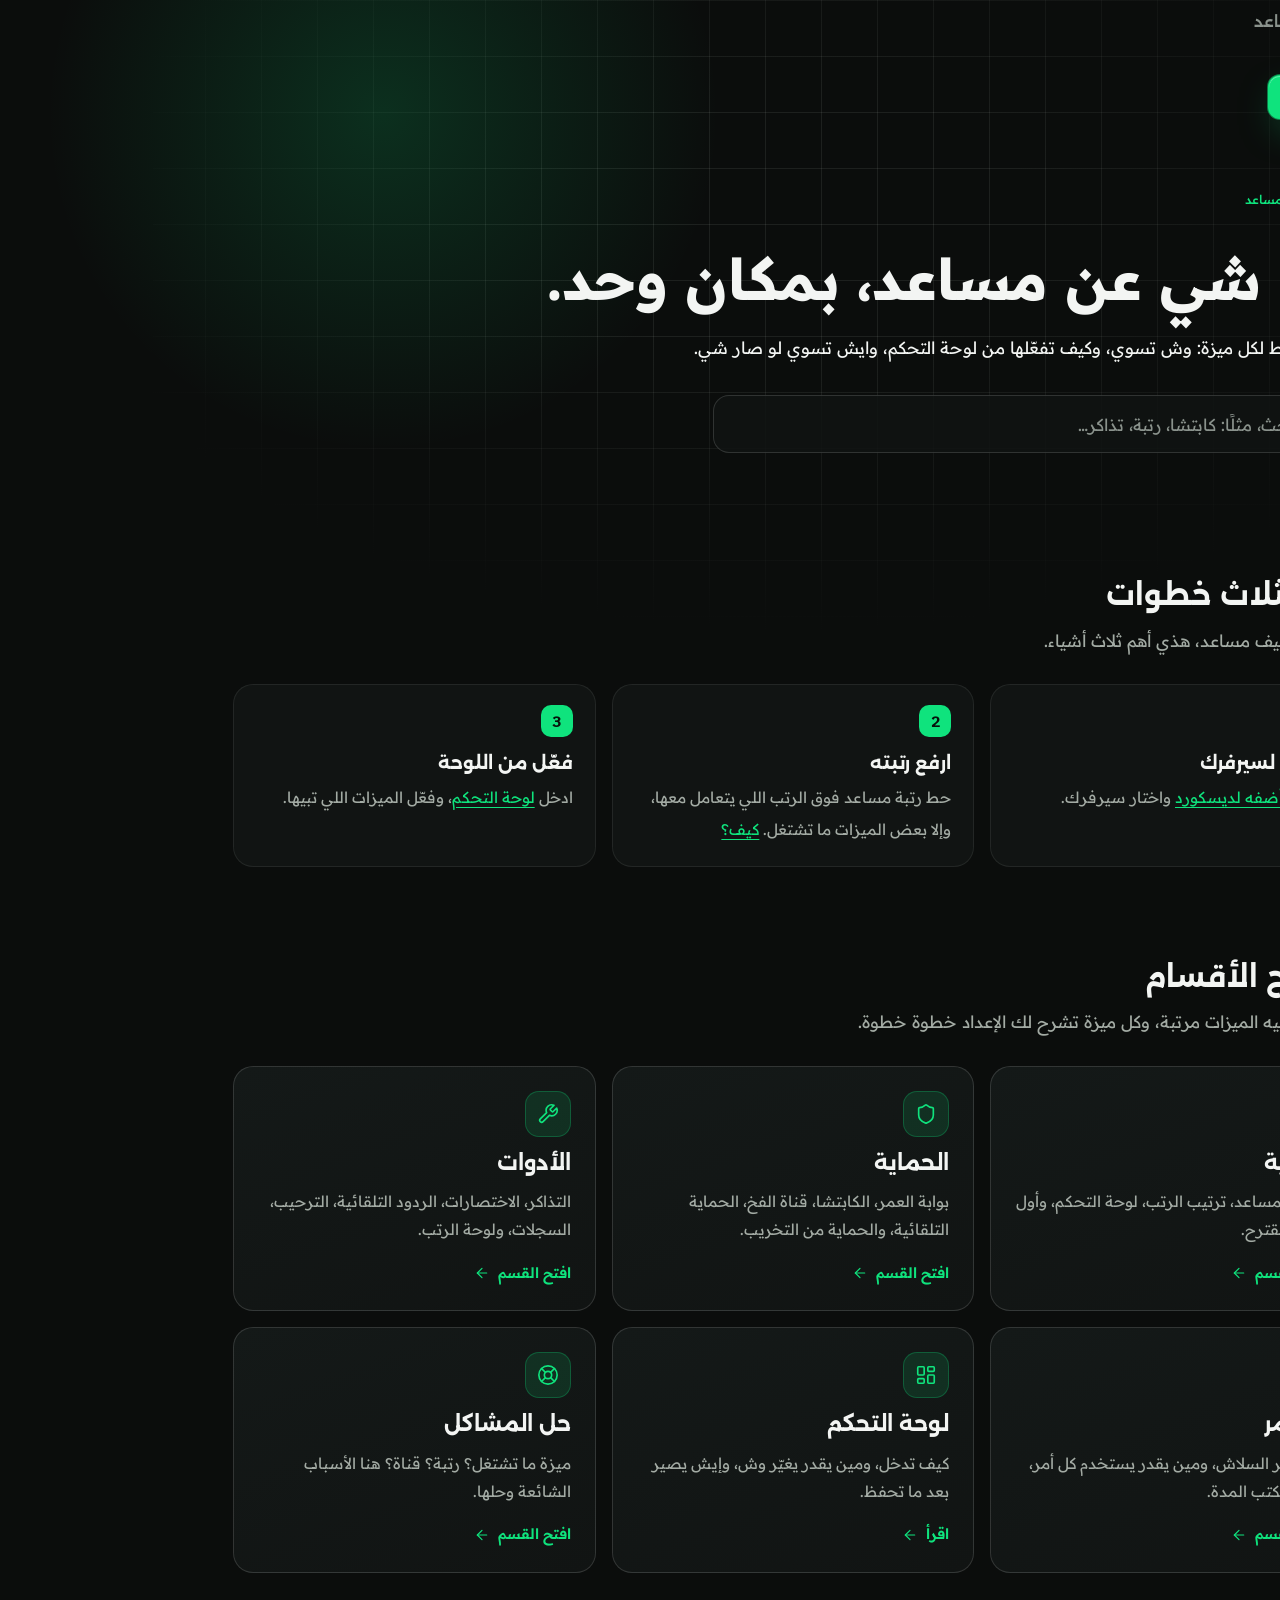
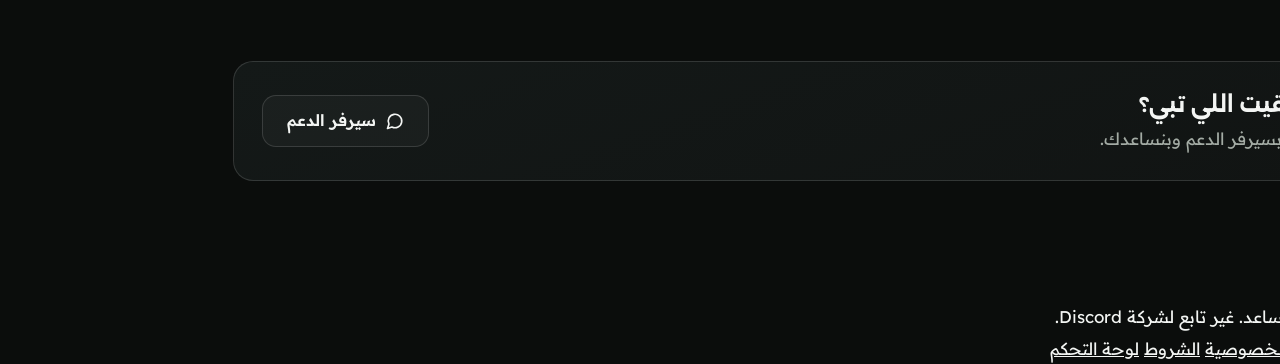
==== commit a3fcb3b5: "Partners section, self-roles and newer features, member DMs removed An official-partners section rig" ====
--- a/guide/index.html
+++ b/guide/index.html
@@ -5,12 +5,22 @@
   <meta name="viewport" content="width=device-width, initial-scale=1">
   <title>دليل مساعد</title>
   <meta name="description" content="دليل مساعد: شرح بسيط لكل ميزة، وكيف تفعّلها، وايش تسوي لو صار شي.">
-  <meta name="robots" content="noindex">
   <meta name="theme-color" content="#0b0d0c">
   <link rel="icon" href="../assets/Pics/musaed-favicon.svg" type="image/svg+xml">
   <link rel="alternate icon" href="../assets/Pics/musaed-favicon.png" type="image/png">
   <link rel="apple-touch-icon" href="../assets/Pics/musaed-avatar.png">
   <link rel="canonical" href="https://musaed.dev/guide/">
+  <meta property="og:type" content="website">
+  <meta property="og:site_name" content="Musaed">
+  <meta property="og:locale" content="ar_SA">
+  <meta property="og:url" content="https://musaed.dev/guide/">
+  <meta property="og:title" content="دليل مساعد">
+  <meta property="og:description" content="دليل مساعد: شرح بسيط لكل ميزة، وكيف تفعّلها، وايش تسوي لو صار شي.">
+  <meta property="og:image" content="https://musaed.dev/assets/Pics/musaed-banner.png">
+  <meta name="twitter:card" content="summary_large_image">
+  <meta name="twitter:title" content="دليل مساعد">
+  <meta name="twitter:description" content="دليل مساعد: شرح بسيط لكل ميزة، وكيف تفعّلها، وايش تسوي لو صار شي.">
+  <meta name="twitter:image" content="https://musaed.dev/assets/Pics/musaed-banner.png">
   <link rel="preload" href="../assets/fonts/alexandria-arabic.woff2" as="font" type="font/woff2" crossorigin>
   <link rel="preload" href="../assets/fonts/readexpro-arabic.woff2" as="font" type="font/woff2" crossorigin>
   <script>
@@ -18,10 +28,30 @@
     document.documentElement.classList.add('js');
     setTimeout(function () { var d = document.documentElement; if (!d.classList.contains('gd-ready')) d.classList.add('gd-show'); }, 3000);
   </script>
-  <link rel="stylesheet" href="../assets/css/styles.css?v=12">
+  <link rel="stylesheet" href="../assets/css/styles.css?v=14">
   <link rel="stylesheet" href="../assets/css/legal.css?v=2">
   <link rel="stylesheet" href="../assets/css/guide.css?v=2">
-  <script src="../assets/js/guide.js?v=2" defer></script>
+  <script src="../assets/js/guide.js?v=3" defer></script>
+  <script type="application/ld+json">
+{
+    "@context":  "https://schema.org",
+    "@type":  "BreadcrumbList",
+    "itemListElement":  [
+                            {
+                                "@type":  "ListItem",
+                                "position":  1,
+                                "name":  "مساعد",
+                                "item":  "https://musaed.dev/"
+                            },
+                            {
+                                "@type":  "ListItem",
+                                "position":  2,
+                                "name":  "الدليل",
+                                "item":  "https://musaed.dev/guide/"
+                            }
+                        ]
+}
+  </script>
 </head>
 <body class="guide-page guide-hub">
   <a class="skip" href="#main">تخطَّ إلى المحتوى</a>
@@ -116,7 +146,7 @@
         <a class="gd-card reveal" style="--i:2" href="toolkit.html">
           <span class="gd-card-ic"><svg class="i" aria-hidden="true"><use href="#i-wrench"/></svg></span>
           <h3>الأدوات</h3>
-          <p>التذاكر، الاختصارات، الردود التلقائية، الترحيب، السجلات، ورسائل الأعضاء.</p>
+          <p>التذاكر، الاختصارات، الردود التلقائية، الترحيب، السجلات، ولوحة الرتب.</p>
           <span class="gd-card-more">افتح القسم <svg class="i i-arrow" aria-hidden="true"><use href="#i-arrow"/></svg></span>
         </a>
         <a class="gd-card reveal" style="--i:3" href="commands.html">
--- a/assets/css/styles.css
+++ b/assets/css/styles.css
@@ -689,10 +689,8 @@
   .bento { grid-template-columns: repeat(6, 1fr); }
   .c-tickets, .c-short { grid-column: span 3; }
   .c-auto, .c-welcome, .c-lookup { grid-column: span 2; }
-  .c-log, .c-check { grid-column: span 3; }
-  .bento .card.c-dms { grid-column: span 6; display: grid; grid-template-columns: 1fr 1fr; align-items: center; gap: 48px; }
-}
-@media (min-width: 768px) and (max-width: 1099px) { .c-dms { grid-column: span 2; } }
+  .c-log, .c-check, .c-roles { grid-column: span 2; }
+}
 .card {
   position: relative; isolation: isolate; overflow: hidden; display: flex; flex-direction: column;
   padding: clamp(22px, 2.4vw, 30px); border-radius: var(--r);
@@ -707,7 +705,7 @@
 .card h3 { font: 700 clamp(1.3rem, 1.8vw, 1.55rem)/1.2 var(--f-display); letter-spacing: -.025em; margin: 14px 0 10px; text-wrap: balance; }
 html[lang="ar"] .card h3 { line-height: 1.5; }
 .card p { color: var(--dim); font-size: 15.5px; max-width: 46ch; }
-.card > .vis-ticket, .card > .vis-short, .card > .vis-auto-r, .card > .vis-lookup, .card > .vis-log, .card > .vis-check { margin-top: auto; padding-top: 26px; }
+.card > .vis-ticket, .card > .vis-short, .card > .vis-auto-r, .card > .vis-lookup, .card > .vis-log, .card > .vis-check, .card > .vis-roles { margin-top: auto; padding-top: 26px; }
 
 .vis-ticket .select {
   display: flex; align-items: center; justify-content: space-between; padding: 12px 14px; border-radius: 12px;
@@ -737,6 +735,17 @@
 .js .vis-short .sys { transition-delay: 1.1s; }
 .js .card.in .vis-short .line, .js .card.in .vis-short .sys { opacity: 1; transform: none; }
 
+/* Self-roles: Discord's button colours (grey, blurple, green), the same toggle the bot posts. */
+.vis-roles { display: grid; gap: 10px; }
+.vis-roles .btns { display: flex; flex-wrap: wrap; gap: 8px; }
+.vis-roles .btns > span { padding: 7px 12px; border-radius: 8px; background: #4e5058; color: #fff; font-size: 13px; font-weight: 500; }
+.vis-roles .btns > .rb-blurple { background: #5865f2; }
+.vis-roles .btns > .rb-green { background: #248046; }
+.vis-roles .sys { display: inline-flex; align-items: center; gap: 8px; justify-self: start; padding: 7px 12px; border-radius: 999px; font: 500 12px var(--f-mono); color: var(--accent); background: var(--accent-soft); }
+.vis-roles .sys .i { width: 14px; height: 14px; stroke-width: 2.6; }
+.js .vis-roles .sys { opacity: 0; transform: translateY(8px); transition: opacity .45s var(--ease-expo), transform .45s var(--ease-expo) .9s; }
+.js .card.in .vis-roles .sys { opacity: 1; transform: none; }
+
 .vis-auto-r { display: grid; gap: 8px; justify-items: start; }
 .bubble { padding: 10px 14px; border-radius: 14px; font-size: 14px; max-width: 100%; }
 .bubble.u { background: var(--bg-3); }
@@ -792,16 +801,6 @@
 .js .chk-alert { opacity: 0; transform: translateY(6px); transition: opacity .45s var(--ease-expo) 1s, transform .45s var(--ease-expo) 1s; }
 .js .card.in .chk-alert { opacity: 1; transform: none; }
 
-.vis-dms { display: grid; gap: 12px; padding: 20px; margin-top: 26px; border-radius: 18px; background: var(--bg); border: 1px solid var(--line); }
-@media (min-width: 1100px) { .vis-dms { margin-top: 0; } }
-.dms-top { display: flex; justify-content: space-between; font-size: 14px; color: var(--dim); }
-.dms-top b { font: 500 14px var(--f-mono); color: var(--text); font-variant-numeric: tabular-nums; direction: ltr; unicode-bidi: isolate; }
-.dms-bar { height: 8px; border-radius: 999px; background: var(--bg-3); overflow: hidden; }
-.dms-bar i { display: block; height: 100%; border-radius: inherit; transform-origin: left; transform: scaleX(var(--p, 0)); background: linear-gradient(90deg, var(--accent-deep), var(--accent)); transition: transform .3s linear; }
-[dir="rtl"] .dms-bar i { transform-origin: right; background: linear-gradient(270deg, var(--accent-deep), var(--accent)); }
-.dms-queue { display: flex; align-items: center; }
-.dms-queue .av { width: 32px; height: 32px; font-size: 12px; box-shadow: 0 0 0 3px var(--bg); margin-inline-end: -8px; }
-.dms-queue .more { margin-inline-start: 18px; font: 500 12px var(--f-mono); color: var(--mute); }
 
 /* ---------- Dashboard ---------- */
 .dash {
@@ -939,6 +938,32 @@
   content: ''; position: absolute; left: 50%; top: 35%; width: min(900px, 100%); height: 500px; transform: translateX(-50%);
   pointer-events: none; background: radial-gradient(ellipse at center, rgba(15, 227, 125, .09), transparent 65%);
 }
+/* Partners: one row per server (icon, copy, join button); a phone stacks the button under. */
+.section.partners-sec { padding-block: clamp(64px, 8vw, 104px); }
+.partners { display: grid; gap: 20px; max-width: 1080px; margin-inline: auto; }
+/* A big card: the server's banner across the top (a mint glow until it loads, or if the
+   server has none), the icon overlapping its lower edge, then name, counts and the button. */
+.partner { overflow: hidden; border-radius: var(--r); background: var(--bg-1); border: 1px solid var(--line); }
+.partner-banner { aspect-ratio: 3 / 1; max-height: 300px; width: 100%; background: radial-gradient(120% 140% at 50% 0%, rgba(15, 227, 125, .28), transparent 70%), var(--bg-2); background-size: cover; background-position: center; }
+.partner-body { display: grid; grid-template-columns: auto 1fr auto; align-items: end; gap: 24px; padding: 0 clamp(22px, 3vw, 40px) clamp(22px, 3vw, 36px); }
+.partner-icon { width: 120px; height: 120px; margin-top: -60px; display: grid; place-items: center; overflow: hidden; border-radius: 32px; border: 6px solid var(--bg-1); background: var(--bg-2); color: var(--accent); font: 800 48px var(--f-display); }
+.partner-icon img { width: 100%; height: 100%; object-fit: cover; }
+.partner-copy { display: grid; gap: 6px; min-width: 0; padding-top: 18px; }
+.partner-tag { font: 500 12px var(--f-mono); letter-spacing: .12em; text-transform: uppercase; color: var(--accent); }
+.partner h3 { font: 800 clamp(1.7rem, 3vw, 2.4rem)/1.1 var(--f-display); letter-spacing: -.02em; }
+.partner p { color: var(--dim); font-size: 16px; }
+.partner-stats { list-style: none; display: flex; flex-wrap: wrap; gap: 8px; margin-top: 6px; }
+.partner-stats li { padding: 6px 12px; border-radius: 999px; background: var(--bg-2); font: 500 13px var(--f-mono); color: var(--text); }
+.partner-stats li.on::before { content: ''; display: inline-block; width: 8px; height: 8px; margin-inline-end: 8px; border-radius: 50%; background: var(--accent); vertical-align: middle; }
+.partners-cta { margin-top: 24px; text-align: center; color: var(--dim); font-size: 15px; }
+.partners-cta a { color: var(--accent); }
+@media (max-width: 700px) {
+  .partner-body { grid-template-columns: 1fr; gap: 16px; }
+  .partner-icon { width: 96px; height: 96px; margin-top: -48px; border-radius: 26px; font-size: 40px; }
+  .partner-copy { padding-top: 0; }
+  .partner .btn { justify-self: stretch; }
+}
+
 .plans { position: relative; display: grid; gap: 16px; max-width: 920px; margin-inline: auto; }
 @media (min-width: 820px) { .plans { grid-template-columns: 1fr 1fr; } }
 .plan { position: relative; display: flex; flex-direction: column; gap: 22px; padding: clamp(26px, 3vw, 36px); border-radius: var(--r); background: var(--bg-1); border: 1px solid var(--line); }
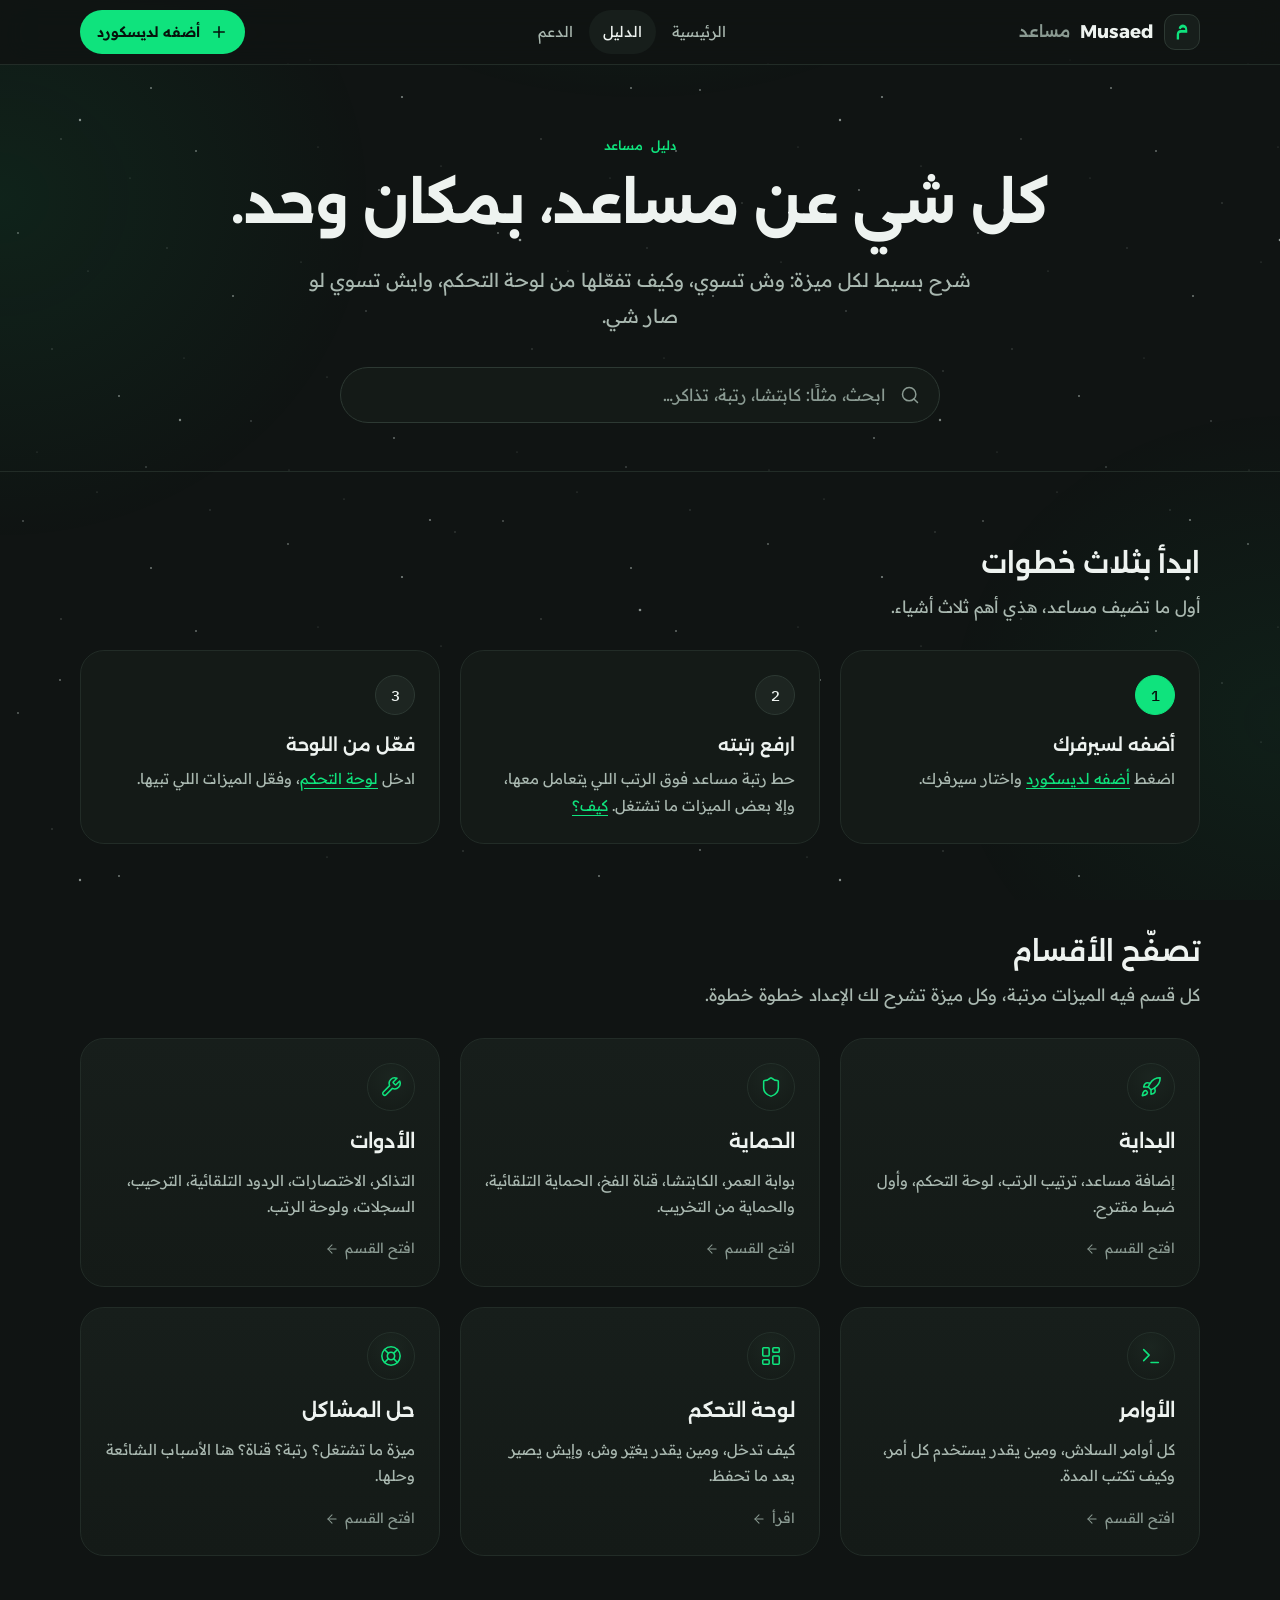
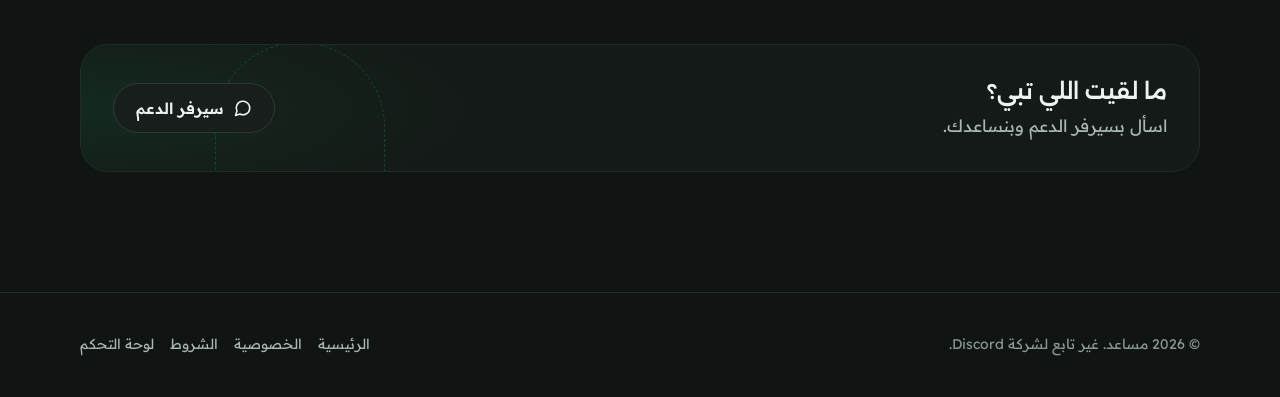
==== commit cca42d55: "Calmer site redesign: protection-first hero with the undo demo, fewer sections New look across every" ====
--- a/guide/index.html
+++ b/guide/index.html
@@ -3,9 +3,9 @@
 <head>
   <meta charset="utf-8">
   <meta name="viewport" content="width=device-width, initial-scale=1">
-  <title>دليل مساعد</title>
+  <title>دليل مساعد | شرح بوت ديسكورد عربي للحماية والتذاكر</title>
   <meta name="description" content="دليل مساعد: شرح بسيط لكل ميزة، وكيف تفعّلها، وايش تسوي لو صار شي.">
-  <meta name="theme-color" content="#0b0d0c">
+  <meta name="theme-color" content="#101413">
   <link rel="icon" href="../assets/Pics/musaed-favicon.svg" type="image/svg+xml">
   <link rel="alternate icon" href="../assets/Pics/musaed-favicon.png" type="image/png">
   <link rel="apple-touch-icon" href="../assets/Pics/musaed-avatar.png">
@@ -14,13 +14,17 @@
   <meta property="og:site_name" content="Musaed">
   <meta property="og:locale" content="ar_SA">
   <meta property="og:url" content="https://musaed.dev/guide/">
-  <meta property="og:title" content="دليل مساعد">
+  <meta property="og:title" content="دليل مساعد | شرح بوت ديسكورد عربي للحماية والتذاكر">
   <meta property="og:description" content="دليل مساعد: شرح بسيط لكل ميزة، وكيف تفعّلها، وايش تسوي لو صار شي.">
   <meta property="og:image" content="https://musaed.dev/assets/Pics/musaed-banner.png">
+  <meta property="og:image:width" content="960">
+  <meta property="og:image:height" content="540">
+  <meta property="og:image:alt" content="شعار مساعد: Musaed | مساعد">
   <meta name="twitter:card" content="summary_large_image">
-  <meta name="twitter:title" content="دليل مساعد">
+  <meta name="twitter:title" content="دليل مساعد | شرح بوت ديسكورد عربي للحماية والتذاكر">
   <meta name="twitter:description" content="دليل مساعد: شرح بسيط لكل ميزة، وكيف تفعّلها، وايش تسوي لو صار شي.">
   <meta name="twitter:image" content="https://musaed.dev/assets/Pics/musaed-banner.png">
+  <meta name="twitter:image:alt" content="شعار مساعد: Musaed | مساعد">
   <link rel="preload" href="../assets/fonts/alexandria-arabic.woff2" as="font" type="font/woff2" crossorigin>
   <link rel="preload" href="../assets/fonts/readexpro-arabic.woff2" as="font" type="font/woff2" crossorigin>
   <script>
@@ -28,10 +32,10 @@
     document.documentElement.classList.add('js');
     setTimeout(function () { var d = document.documentElement; if (!d.classList.contains('gd-ready')) d.classList.add('gd-show'); }, 3000);
   </script>
-  <link rel="stylesheet" href="../assets/css/styles.css?v=14">
-  <link rel="stylesheet" href="../assets/css/legal.css?v=2">
-  <link rel="stylesheet" href="../assets/css/guide.css?v=2">
-  <script src="../assets/js/guide.js?v=3" defer></script>
+  <link rel="stylesheet" href="../assets/css/styles.css?v=16">
+  <link rel="stylesheet" href="../assets/css/legal.css?v=4">
+  <link rel="stylesheet" href="../assets/css/guide.css?v=3">
+  <script src="../assets/js/guide.js?v=4" defer></script>
   <script type="application/ld+json">
 {
     "@context":  "https://schema.org",
@@ -73,13 +77,13 @@
 
   <header class="lg-bar">
     <div class="lg-bar-in">
-      <a href="../index.html" class="brand" aria-label="مساعد، الرئيسية">
+      <a href="../" class="brand" aria-label="مساعد، الرئيسية">
         <span class="brand-mark"><svg aria-hidden="true"><use href="#glyph"/></svg></span>
         <span class="brand-name">Musaed</span><span class="brand-ar" aria-hidden="true">مساعد</span>
       </a>
       <nav class="lg-links" aria-label="صفحات">
-        <a href="../index.html">الرئيسية</a>
-        <a href="index.html" aria-current="page">الدليل</a>
+        <a href="../">الرئيسية</a>
+        <a href="./" aria-current="page">الدليل</a>
         <a href="https://discord.gg/CcwRT6K5qv" target="_blank" rel="noopener">الدعم</a>
       </nav>
       <a class="btn btn-primary btn-sm lg-add" href="https://discord.com/oauth2/authorize?client_id=1341863717247258655&amp;permissions=8&amp;integration_type=0&amp;scope=bot+applications.commands" target="_blank" rel="noopener"><svg class="i" aria-hidden="true"><use href="#i-plus"/></svg>أضفه لديسكورد</a>
@@ -88,7 +92,7 @@
 
   <main id="main">
     <section class="lg-hero">
-      <div class="hero-bg" aria-hidden="true"><div class="grid"></div><div class="aurora"></div></div>
+      <div class="hero-bg" aria-hidden="true"><div class="aurora"></div></div>
       <div class="wrap">
         <p class="eyebrow gd-rise" style="--i:0">دليل مساعد</p>
         <h1 class="lg-title">كل شي عن مساعد، بمكان وحد.</h1>
@@ -183,7 +187,7 @@
     <div class="wrap lg-foot-in">
       <span>© 2026 مساعد. غير تابع لشركة Discord.</span>
       <nav aria-label="روابط">
-        <a href="../index.html">الرئيسية</a>
+        <a href="../">الرئيسية</a>
         <a href="../privacy.html">الخصوصية</a>
         <a href="../terms.html">الشروط</a>
         <a href="https://dashboard.musaed.dev/auth/login" target="_blank" rel="noopener">لوحة التحكم</a>
--- a/assets/css/styles.css
+++ b/assets/css/styles.css
@@ -1,7 +1,7 @@
 /* ==========================================================================
    Musaed (مساعد) — shared stylesheet
-   Loaded by every page. legal.css loads AFTER this one on privacy.html and
-   terms.html and depends on the tokens + the shared components defined here.
+   Loaded by every page. legal.css (privacy, terms, guide) and guide.css load
+   after this one and depend on the tokens and shared components defined here.
    Static site: no build step, no dependencies, fonts vendored locally.
    ========================================================================== */
 
@@ -47,24 +47,29 @@
   font-weight: 500; font-style: normal; font-display: swap;
 }
 
+/* The brand green stays #0fe37d; the calm comes from green-tinted greys,
+   no glow, and using the green in few places. */
 :root {
-  --bg: #0b0d0c;
-  --bg-1: #111413;
-  --bg-2: #141918;
-  --bg-3: #1a201e;
-  --bg-4: #232b28;
-  --line: rgba(243, 245, 243, .08);
-  --line-2: rgba(243, 245, 243, .14);
-  --text: #f3f5f3;
-  --dim: #a3aba4;
-  --mute: #8a928c;
+  --bg: #101413;
+  --bg-1: #141a17;
+  --bg-2: #171e1b;
+  --bg-3: #1d2521;
+  --bg-4: #27312c;
+  --line: #222c27;
+  --line-2: #2d3933;
+  --text: #eef3f0;
+  --dim: #a9b8b0;
+  --mute: #8a9a92;
   --accent: #0fe37d;
   --accent-hi: #6cf5b0;
   --accent-deep: #0a9e57;
-  --accent-soft: rgba(15, 227, 125, .12);
-  --on-accent: #07130c;
-  --danger: #ff6b6b;
-  --danger-soft: rgba(255, 107, 107, .12);
+  --accent-soft: rgba(15, 227, 125, .1);
+  --accent-line: rgba(15, 227, 125, .35);
+  --on-accent: #06120c;
+  --danger: #ef8a80;
+  --danger-soft: rgba(239, 138, 128, .12);
+  --danger-line: rgba(239, 138, 128, .4);
+  --warn: #f0c76e;
 
   --f-display: 'Alexandria', 'Readex Pro', system-ui, sans-serif;
   --f-body: 'Readex Pro', system-ui, -apple-system, 'Segoe UI', sans-serif;
@@ -72,7 +77,7 @@
 
   --ease: cubic-bezier(.2, .7, .2, 1);
   --ease-expo: cubic-bezier(.16, 1, .3, 1);
-  --r: 24px;
+  --r: 28px;
   --z-nav: 50;
   --z-skip: 100;
 
@@ -91,6 +96,24 @@
   -webkit-font-smoothing: antialiased;
 }
 html[lang="ar"] body { line-height: 1.85; }
+/* The page's atmosphere, fixed behind everything: green light coming in from the
+   screen edges, and a sparse field of dim stars. Two star tiles of different sizes
+   overlap, so the pattern doesn't visibly repeat. Data-URI SVG tiles, which paint on
+   iOS (unlike the old masked grid). */
+body::before, body::after { content: ''; position: fixed; inset: 0; z-index: -1; pointer-events: none; }
+body::before {
+  background:
+    radial-gradient(42% 55% at 0% 22%, rgba(15, 227, 125, .075), transparent 70%),
+    radial-gradient(38% 50% at 100% 80%, rgba(15, 227, 125, .055), transparent 70%);
+  animation: breathe 18s ease-in-out infinite alternate;
+}
+@keyframes breathe { to { opacity: .65; } }
+body::after {
+  background-image:
+    url("data:image/svg+xml,%3Csvg xmlns='http://www.w3.org/2000/svg' width='480' height='480' fill='%23e6f2ec'%3E%3Ccircle cx='23' cy='41' r='.8' opacity='.5'/%3E%3Ccircle cx='97' cy='12' r='.6' opacity='.3'/%3E%3Ccircle cx='151' cy='88' r='1' opacity='.45'/%3E%3Ccircle cx='210' cy='30' r='.7' opacity='.25'/%3E%3Ccircle cx='288' cy='64' r='.9' opacity='.4'/%3E%3Ccircle cx='344' cy='19' r='.6' opacity='.3'/%3E%3Ccircle cx='402' cy='97' r='1.1' opacity='.5'/%3E%3Ccircle cx='455' cy='52' r='.7' opacity='.3'/%3E%3Ccircle cx='61' cy='139' r='.7' opacity='.35'/%3E%3Ccircle cx='130' cy='178' r='.6' opacity='.25'/%3E%3Ccircle cx='196' cy='151' r='1' opacity='.4'/%3E%3Ccircle cx='262' cy='203' r='.7' opacity='.3'/%3E%3Ccircle cx='318' cy='147' r='.6' opacity='.25'/%3E%3Ccircle cx='379' cy='190' r='.9' opacity='.45'/%3E%3Ccircle cx='441' cy='166' r='.6' opacity='.3'/%3E%3Ccircle cx='18' cy='233' r='.9' opacity='.4'/%3E%3Ccircle cx='88' cy='271' r='.6' opacity='.3'/%3E%3Ccircle cx='167' cy='248' r='.7' opacity='.25'/%3E%3Ccircle cx='233' cy='296' r='1' opacity='.45'/%3E%3Ccircle cx='301' cy='262' r='.6' opacity='.3'/%3E%3Ccircle cx='366' cy='311' r='.8' opacity='.35'/%3E%3Ccircle cx='428' cy='281' r='.6' opacity='.25'/%3E%3Ccircle cx='52' cy='349' r='.7' opacity='.3'/%3E%3Ccircle cx='119' cy='396' r='1' opacity='.45'/%3E%3Ccircle cx='184' cy='358' r='.6' opacity='.25'/%3E%3Ccircle cx='251' cy='421' r='.8' opacity='.35'/%3E%3Ccircle cx='327' cy='377' r='.6' opacity='.3'/%3E%3Ccircle cx='394' cy='438' r='1' opacity='.4'/%3E%3Ccircle cx='463' cy='371' r='.7' opacity='.3'/%3E%3Ccircle cx='37' cy='452' r='.6' opacity='.25'/%3E%3Ccircle cx='146' cy='467' r='.8' opacity='.35'/%3E%3Ccircle cx='289' cy='470' r='.6' opacity='.25'/%3E%3C/svg%3E"),
+    url("data:image/svg+xml,%3Csvg xmlns='http://www.w3.org/2000/svg' width='760' height='760' fill='%23e6f2ec'%3E%3Ccircle cx='80' cy='120' r='1.2' opacity='.55'/%3E%3Ccircle cx='310' cy='60' r='1.1' opacity='.45'/%3E%3Ccircle cx='520' cy='240' r='1.3' opacity='.6'/%3E%3Ccircle cx='700' cy='90' r='1' opacity='.4'/%3E%3Ccircle cx='180' cy='420' r='1.2' opacity='.5'/%3E%3Ccircle cx='430' cy='520' r='1.1' opacity='.45'/%3E%3Ccircle cx='640' cy='610' r='1.3' opacity='.55'/%3E%3Ccircle cx='60' cy='680' r='1' opacity='.4'/%3E%3Ccircle cx='330' cy='730' r='1.2' opacity='.5'/%3E%3Ccircle cx='600' cy='380' r='.9' opacity='.35'/%3E%3C/svg%3E");
+  background-size: 480px 480px, 760px 760px;
+}
 .i18n-pending body { opacity: 0; }
 html[lang="ar"] body * { letter-spacing: normal !important; }
 svg { display: block; }
@@ -112,7 +135,7 @@
 .skip:focus { top: 16px; }
 
 .wrap { max-width: 1200px; margin-inline: auto; padding-inline: clamp(16px, 4vw, 40px); }
-.section { position: relative; padding-block: clamp(96px, 12vw, 160px); }
+.section { position: relative; padding-block: clamp(88px, 11vw, 136px); }
 
 .i {
   width: 20px; height: 20px; flex: none;
@@ -122,139 +145,102 @@
 
 .av {
   width: 26px; height: 26px; border-radius: 50%; flex: none; display: grid; place-items: center;
-  font: 600 12px/1 var(--f-display); color: #0b0d0c; background: var(--c, var(--bg-4));
+  font: 600 12px/1 var(--f-display); color: var(--on-accent); background: var(--c, var(--bg-4));
 }
 .bot-av {
   width: 36px; height: 36px; border-radius: 50%; flex: none; display: grid; place-items: center;
-  background: var(--accent-soft); color: var(--accent); box-shadow: inset 0 0 0 1px rgba(15, 227, 125, .3);
-}
-.bot-av svg { width: 20px; height: 20px; }
-.bot-av.sm { width: 24px; height: 24px; }
-.bot-av.sm svg { width: 14px; height: 14px; }
+  background: var(--bg); color: var(--accent); border: 1px solid var(--line-2);
+}
+.bot-av svg { width: 18px; height: 18px; }
+.bot-av.sm { width: 26px; height: 26px; }
+.bot-av.sm svg { width: 13px; height: 13px; }
+/* Discord's own BOT tag colour, not ours. */
 .badge {
   font: 600 10px/1 var(--f-mono); padding: 3px 5px; border-radius: 4px;
-  background: var(--accent); color: var(--on-accent);
-}
+  background: #5865f2; color: #fff;
+}
+mark { background: var(--accent-soft); color: var(--text); padding: 0 4px; border-radius: 4px; }
 
 /* ---------- Buttons ---------- */
 .btn {
-  --h: 52px;
+  --h: 50px;
   display: inline-flex; align-items: center; justify-content: center; gap: 10px;
-  min-height: var(--h); padding: 0 24px; border-radius: 14px; border: 1px solid transparent;
-  font: 600 16px/1.1 var(--f-body); text-decoration: none; white-space: nowrap; cursor: pointer;
-  transition: background-color .2s, border-color .2s, box-shadow .3s, color .2s;
-}
-.btn .i { width: 18px; height: 18px; stroke-width: 2.2; transition: transform .25s var(--ease); }
+  min-height: var(--h); padding: 0 22px; border-radius: 999px; border: 1px solid transparent;
+  font: 600 15.5px/1.1 var(--f-body); text-decoration: none; white-space: nowrap; cursor: pointer;
+  transition: background-color .2s, border-color .2s, color .2s, filter .2s;
+}
+.btn .i { width: 18px; height: 18px; stroke-width: 2.1; transition: transform .25s var(--ease); }
 .btn:hover .i-arrow { transform: translateX(3px); }
 [dir="rtl"] .btn:hover .i-arrow { transform: scaleX(-1) translateX(3px); }
-.btn-primary {
-  background: var(--accent); color: var(--on-accent);
-  box-shadow: 0 0 0 1px rgba(15, 227, 125, .5), 0 14px 40px -14px rgba(15, 227, 125, .75), inset 0 1px 0 rgba(255, 255, 255, .35);
-}
-.btn-primary:hover {
-  background: var(--accent-hi);
-  box-shadow: 0 0 0 1px rgba(108, 245, 176, .7), 0 18px 50px -12px rgba(15, 227, 125, .9), inset 0 1px 0 rgba(255, 255, 255, .45);
-}
-.btn-ghost { background: rgba(255, 255, 255, .03); color: var(--text); border-color: var(--line-2); }
-.btn-ghost:hover { background: rgba(255, 255, 255, .07); border-color: rgba(243, 245, 243, .3); }
-.btn-sm { --h: 44px; padding: 0 16px; font-size: 14.5px; border-radius: 12px; }
-.btn-lg { --h: 58px; padding: 0 26px; font-size: 16.5px; }
+.btn-primary { background: var(--accent); color: var(--on-accent); }
+.btn-primary:hover { filter: brightness(1.08); }
+.btn-ghost { background: var(--bg-2); color: var(--text); border-color: var(--line-2); }
+.btn-ghost:hover { border-color: #34433c; }
+.btn-sm { --h: 44px; padding: 0 16px; font-size: 14.5px; }
+.btn-lg { --h: 54px; padding: 0 26px; font-size: 16px; }
 
 /* ---------- Nav ---------- */
 .nav { position: fixed; top: 14px; left: 0; right: 0; z-index: var(--z-nav); padding-inline: 16px; }
 .nav-in {
   max-width: 1200px; margin: 0 auto;
   display: flex; align-items: center; justify-content: space-between; gap: 14px;
-  padding: 6px; padding-inline-start: 12px; border-radius: 18px; border: 1px solid transparent;
+  padding: 6px; padding-inline-start: 12px; border-radius: 22px; border: 1px solid transparent;
   transition: background-color .35s, border-color .35s;
 }
 .nav.scrolled .nav-in, .nav.open .nav-in {
-  background: rgba(17, 20, 19, .78);
+  background: rgba(20, 26, 23, .82);
   -webkit-backdrop-filter: blur(16px) saturate(140%); backdrop-filter: blur(16px) saturate(140%);
   border-color: var(--line-2);
 }
 .brand { display: inline-flex; align-items: center; gap: 10px; min-height: 44px; text-decoration: none; }
 .brand-mark {
-  width: 34px; height: 34px; border-radius: 10px; display: grid; place-items: center;
-  background: var(--accent-soft); color: var(--accent); box-shadow: inset 0 0 0 1px rgba(15, 227, 125, .3);
-  transition: background-color .3s;
-}
-.brand-mark svg { width: 22px; height: 22px; }
-.brand:hover .brand-mark { background: rgba(15, 227, 125, .2); }
+  width: 36px; height: 36px; border-radius: 11px; display: grid; place-items: center;
+  background: var(--bg-2); color: var(--accent); border: 1px solid var(--line-2);
+  transition: border-color .3s;
+}
+.brand-mark svg { width: 20px; height: 20px; }
+.brand:hover .brand-mark { border-color: var(--accent-line); }
 .brand-name { font: 700 1.15rem/1 var(--f-display); letter-spacing: -.02em; }
 .brand-ar { font: 600 .95rem/1 var(--f-display); color: var(--mute); }
-.nav-links { display: none; gap: 2px; }
+.nav-links {
+  display: none; gap: 2px; padding: 5px; border-radius: 999px;
+  border: 1px solid var(--line-2); background: rgba(23, 30, 27, .72);
+}
+.nav.scrolled .nav-links { border-color: transparent; background: transparent; }
 .nav-links a {
-  padding: 10px 13px; border-radius: 10px; color: var(--dim); text-decoration: none; font-size: 15px; white-space: nowrap;
+  padding: 9px 15px; border-radius: 999px; color: var(--dim); text-decoration: none; font-size: 15px; white-space: nowrap;
   transition: color .2s, background-color .2s;
 }
-.nav-links a:hover { color: var(--text); background: rgba(255, 255, 255, .05); }
-/* The Guide tab, marked as new: mint pill, a slow sheen, a pulsing dot. */
-.nav-links a.is-new {
-  --dir: 1; position: relative; overflow: hidden; color: var(--accent);
-  padding-inline-end: 24px; background: var(--accent-soft); box-shadow: inset 0 0 0 1px rgba(15, 227, 125, .28);
-}
-[dir="rtl"] .nav-links a.is-new { --dir: -1; }
-.nav-links a.is-new:hover { color: var(--accent-hi); background: rgba(15, 227, 125, .2); }
-.nav-links a.is-new::before {
-  content: ''; position: absolute; inset-block: 0; inset-inline-start: -50%; width: 40%; pointer-events: none;
-  background: linear-gradient(100deg, transparent, rgba(255, 255, 255, .26), transparent);
-  transform: translateX(0) skewX(-18deg);
-  animation: navSheen 5.5s var(--ease) 1.6s infinite;
-}
-.nav-links a.is-new::after, .mobile-menu > a.is-new::after {
-  content: ''; width: 6px; height: 6px; border-radius: 50%; background: var(--accent); flex: none;
-  animation: newDot 2s infinite;
-}
-.nav-links a.is-new::after { position: absolute; top: calc(50% - 3px); inset-inline-end: 9px; }
-.mobile-menu > a.is-new { color: var(--accent); }
-.mobile-menu > a.is-new::after { display: inline-block; margin-inline-start: 10px; vertical-align: middle; }
-@keyframes navSheen {
-  0%, 55% { transform: translateX(0) skewX(-18deg); }
-  100% { transform: translateX(calc(var(--dir) * 520%)) skewX(-18deg); }
-}
-@keyframes newDot {
-  0% { box-shadow: 0 0 0 0 rgba(15, 227, 125, .6); }
-  70%, 100% { box-shadow: 0 0 0 5px rgba(15, 227, 125, 0); }
-}
+.nav-links a:hover { color: var(--text); background: var(--bg-3); }
 .nav-cta { display: flex; align-items: center; gap: 6px; }
 .lang-btn {
   display: inline-flex; align-items: center; gap: 8px; min-height: 44px; padding: 0 14px;
-  border-radius: 12px; border: 1px solid var(--line-2); background: transparent; cursor: pointer;
+  border-radius: 999px; border: 1px solid var(--line-2); background: var(--bg-2); cursor: pointer;
   font: 500 14.5px/1 var(--f-body); color: var(--dim); transition: color .2s, border-color .2s;
 }
-.lang-btn:hover { color: var(--text); border-color: rgba(15, 227, 125, .5); }
+.lang-btn:hover { color: var(--text); border-color: #34433c; }
 .lang-btn .i { width: 18px; height: 18px; }
 .nav-login {
-  display: none; align-items: center; min-height: 44px; padding: 0 12px; border-radius: 12px;
+  display: none; align-items: center; min-height: 44px; padding: 0 14px; border-radius: 999px;
   color: var(--dim); text-decoration: none; font-size: 14.5px; transition: color .2s, background-color .2s;
 }
-.nav-login:hover { color: var(--text); background: rgba(255, 255, 255, .05); }
+.nav-login:hover { color: var(--text); background: var(--bg-3); }
 @media (min-width: 1260px) { .nav-login { display: inline-flex; } }
-.live-stats {
-  display: inline-flex; align-items: center; gap: 10px; margin-top: 22px;
-  font-size: 14.5px; color: var(--text); animation: menuIn .6s var(--ease-expo);
-}
-.live-stats[hidden], .bot-status[hidden] { display: none; }
-.bot-status { display: inline-flex; align-items: center; gap: 8px; color: var(--dim); }
-.bot-status.down .pulse { background: var(--danger); animation: none; }
-.dash-cta { display: flex; flex-wrap: wrap; align-items: center; gap: 12px 20px; margin-top: 28px; color: var(--mute); font-size: 14.5px; }
-.faq details p a, .faq details p a:visited { color: var(--accent); text-underline-offset: 3px; }
 .menu-btn {
-  width: 44px; height: 44px; border-radius: 12px; border: 1px solid var(--line-2);
-  background: rgba(17, 20, 19, .5); display: grid; place-items: center; cursor: pointer;
+  width: 44px; height: 44px; border-radius: 999px; border: 1px solid var(--line-2);
+  background: var(--bg-2); display: grid; place-items: center; cursor: pointer;
 }
 .menu-btn .i-close, .nav.open .menu-btn .i-open { display: none; }
 .nav.open .menu-btn .i-close { display: block; }
 .mobile-menu {
   max-width: 1200px; margin: 8px auto 0; padding: 10px; display: grid; gap: 2px;
-  border-radius: 20px; border: 1px solid var(--line-2); background: rgba(17, 20, 19, .96);
+  border-radius: 22px; border: 1px solid var(--line-2); background: rgba(20, 26, 23, .97);
   -webkit-backdrop-filter: blur(16px); backdrop-filter: blur(16px);
   animation: menuIn .35s var(--ease-expo);
 }
 .mobile-menu[hidden] { display: none; }
 .mobile-menu > a:not(.btn) {
-  padding: 14px 16px; border-radius: 12px; text-decoration: none;
+  padding: 14px 16px; border-radius: 14px; text-decoration: none;
   font: 600 1.1rem/1.3 var(--f-display);
 }
 .mobile-menu > a:not(.btn):hover { background: var(--bg-3); }
@@ -266,89 +252,54 @@
   .menu-btn, .mobile-menu { display: none !important; }
 }
 
+.live-stats {
+  display: inline-flex; align-items: center; gap: 10px;
+  font-size: 15px; color: var(--dim); animation: menuIn .6s var(--ease-expo);
+}
+.live-stats[hidden], .bot-status[hidden] { display: none; }
+.bot-status { display: inline-flex; align-items: center; gap: 8px; color: var(--dim); }
+.bot-status.down .pulse { background: var(--danger); animation: none; }
+.pulse {
+  width: 8px; height: 8px; border-radius: 50%; background: var(--accent); flex: none;
+  animation: pulse 2.4s infinite;
+}
+@keyframes pulse {
+  0% { box-shadow: 0 0 0 0 rgba(15, 227, 125, .45); }
+  70%, 100% { box-shadow: 0 0 0 8px rgba(15, 227, 125, 0); }
+}
+
+/* ---------- Shared page glow (hero, legal, guide, 404) ----------
+   A soft green light from the top, no grid: the old grid needed an SVG tile
+   to paint on iOS, and the calmer look doesn't need it at all. */
+.hero-bg { position: absolute; inset: 0; z-index: -1; pointer-events: none; }
+.aurora {
+  position: absolute; left: 0; right: 0; top: -280px; height: 760px;
+  background: radial-gradient(ellipse 46% 58% at 50% 0%, rgba(15, 227, 125, .12), transparent 72%);
+}
+
 /* ---------- Hero ---------- */
 .hero {
   position: relative; isolation: isolate; overflow: hidden;
-  padding: clamp(120px, 16vh, 170px) 0 clamp(72px, 9vw, 110px);
-}
-.hero-bg { position: absolute; inset: 0; z-index: -1; pointer-events: none; }
-/* The grid is one 56px SVG tile (a 1px line along its top and its left, in
-   --line's colour) repeated, and its edges fade under an overlay in the page
-   colour. Neither a mask-image nor 1px hard-stop linear-gradient tiles: on a
-   real iPhone the grid painted as nothing with either, while desktop engines,
-   Playwright's WebKit included, drew it fine. Every grid sits on the plain body
-   background, so a --bg overlay looks the same as a mask. --fade is the
-   overlay; each use sets its own shape. The SVG can't read var(--line), so its
-   stroke is --line spelled out (#f3f5f3 at .08) — change both together. */
-.grid {
-  --fade: radial-gradient(ellipse 75% 60% at 50% 25%, transparent 25%, var(--bg) 75%);
-  position: absolute; inset: 0;
-  background-image: url("data:image/svg+xml,%3Csvg xmlns='http://www.w3.org/2000/svg' width='56' height='56'%3E%3Cpath d='M0 .5H56M.5 0V56' fill='none' stroke='%23f3f5f3' stroke-opacity='.08'/%3E%3C/svg%3E");
-  background-size: 56px 56px; background-position: center top;
-}
-.grid::after { content: ''; position: absolute; inset: 0; background: var(--fade); }
-/* The pointer glow is desktop-only (main.js only tracks a fine pointer), so it
-   keeps its mask and never ships to a phone. ::before, so the fade covers it. */
-@media (hover: hover) and (pointer: fine) {
-  .hero .grid::before {
-    content: ''; position: absolute; inset: 0;
-    background-image: linear-gradient(rgba(15, 227, 125, .35) 1px, transparent 1px), linear-gradient(90deg, rgba(15, 227, 125, .35) 1px, transparent 1px);
-    background-size: 56px 56px; background-position: center top;
-    -webkit-mask-image: radial-gradient(220px circle at var(--mx, -500px) var(--my, -500px), #000, transparent 70%);
-    mask-image: radial-gradient(220px circle at var(--mx, -500px) var(--my, -500px), #000, transparent 70%);
-  }
-}
-.scan {
-  position: absolute; left: 0; right: 0; top: 0; height: 1px;
-  background: linear-gradient(90deg, transparent, rgba(15, 227, 125, .7), transparent);
-  box-shadow: 0 0 24px 4px rgba(15, 227, 125, .25);
-  animation: scan 8s var(--ease) infinite; opacity: 0;
-}
-@keyframes scan {
-  0% { transform: translateY(0); opacity: 0; }
-  8% { opacity: .8; }
-  55% { transform: translateY(70vh); opacity: 0; }
-  100% { transform: translateY(70vh); opacity: 0; }
-}
-.aurora {
-  position: absolute; width: 60vw; height: 60vw; max-width: 820px; max-height: 820px;
-  top: -30%; inset-inline-end: -12%; border-radius: 50%;
-  background: radial-gradient(circle, rgba(15, 227, 125, .16), transparent 62%);
-}
-
-.hero-grid { display: grid; gap: 40px; align-items: center; }
-@media (min-width: 1024px) { .hero-grid { grid-template-columns: 1.2fr .8fr; } }
-
+  padding: clamp(128px, 17vh, 176px) 0 clamp(56px, 7vw, 88px);
+}
+.hero-copy { display: flex; flex-direction: column; align-items: center; text-align: center; }
 .eyebrow-pill {
-  display: inline-flex; align-items: center; gap: 10px; padding: 7px 14px 7px 12px;
-  border-radius: 999px; border: 1px solid var(--line-2); background: rgba(17, 20, 19, .7);
-  font-size: 13.5px; color: var(--dim);
-}
-.pulse {
-  width: 8px; height: 8px; border-radius: 50%; background: var(--accent); flex: none;
-  animation: pulse 2s infinite;
-}
-@keyframes pulse {
-  0% { box-shadow: 0 0 0 0 rgba(15, 227, 125, .6); }
-  70%, 100% { box-shadow: 0 0 0 9px rgba(15, 227, 125, 0); }
+  display: inline-flex; align-items: center; gap: 10px; padding: 8px 16px;
+  border-radius: 999px; border: 1px solid var(--line-2); background: var(--bg-1);
+  font-size: 14px; color: var(--dim);
 }
 .display {
-  font: 800 clamp(2.9rem, 6.6vw, 6rem)/1 var(--f-display);
-  letter-spacing: -.04em; margin: 24px 0; text-wrap: balance;
-}
-html[lang="ar"] .display { line-height: 1.28; font-size: clamp(2.6rem, 6vw, 5.4rem); }
-.display em {
-  font-style: normal; color: var(--accent);
-  background: linear-gradient(var(--accent), var(--accent)) no-repeat 0 94% / 0 .07em;
-}
-[dir="rtl"] .display em { background-position: 100% 96%; }
-.js .ready .display em { animation: underline 1s var(--ease-expo) 1s forwards; }
-@keyframes underline { to { background-size: 100% .07em; } }
-.lede { font-size: clamp(1.05rem, 1.35vw, 1.2rem); color: var(--dim); max-width: 36em; }
-.cta-row { display: flex; flex-wrap: wrap; gap: 12px; margin-top: 34px; }
-.assure { list-style: none; display: flex; flex-wrap: wrap; gap: 8px 22px; margin-top: 26px; font-size: 14px; color: var(--dim); }
+  font: 800 clamp(2.9rem, 7.4vw, 6.4rem)/1.04 var(--f-display);
+  letter-spacing: -.04em; margin: 26px 0 22px; max-width: 14ch; text-wrap: balance;
+}
+html[lang="ar"] .display { line-height: 1.22; font-size: clamp(2.8rem, 7vw, 6.2rem); }
+.display em { font-style: normal; color: var(--accent); }
+.lede { font-size: clamp(1.05rem, 1.35vw, 1.18rem); line-height: 1.85; color: var(--dim); max-width: 40em; }
+.cta-row { display: flex; flex-wrap: wrap; justify-content: center; gap: 12px; margin-top: 32px; }
+.hero-copy .live-stats { margin-top: 24px; }
+.assure { list-style: none; display: flex; flex-wrap: wrap; justify-content: center; gap: 8px 22px; margin-top: 18px; font-size: 14px; color: var(--mute); }
 .assure li { display: inline-flex; align-items: center; gap: 7px; }
-.assure .i { width: 16px; height: 16px; color: var(--accent); stroke-width: 2.6; }
+.assure .i { width: 16px; height: 16px; color: var(--accent); stroke-width: 2.4; }
 
 .js .fade-up {
   opacity: 0; transform: translateY(18px);
@@ -357,95 +308,49 @@
 }
 .js .ready .fade-up { opacity: 1; transform: none; }
 
-/* Hero art */
-.hero-art { position: relative; aspect-ratio: 1; width: min(440px, 80vw); margin-inline: auto; display: grid; place-items: center; }
-@media (max-width: 1023px) { .hero-art { display: none; } }
-.rings { position: absolute; inset: 0; }
-.rings i {
-  position: absolute; inset: 0; border-radius: 50%; border: 1px dashed rgba(15, 227, 125, .22);
-  animation: spin 40s linear infinite;
-}
-.rings i:nth-child(2) { inset: 12%; border-style: solid; border-color: rgba(243, 245, 243, .07); animation-duration: 60s; animation-direction: reverse; }
-.rings i:nth-child(3) { inset: 26%; border-color: rgba(15, 227, 125, .14); animation-duration: 30s; }
-.rings i::after {
-  content: ''; position: absolute; top: -4px; left: 50%; width: 8px; height: 8px; margin-left: -4px;
-  border-radius: 50%; background: var(--accent); box-shadow: 0 0 16px 3px rgba(15, 227, 125, .6);
-}
-.rings i:nth-child(2)::after { background: var(--text); box-shadow: none; opacity: .5; }
-@keyframes spin { to { transform: rotate(360deg); } }
-.big-glyph { position: relative; width: 58%; height: 58%; overflow: visible; }
-.g-stroke {
-  fill: none; stroke: var(--accent); stroke-width: 7; stroke-linejoin: round;
-  stroke-dasharray: 1; stroke-dashoffset: 1;
-}
-.g-fill { opacity: 0; filter: drop-shadow(0 0 40px rgba(15, 227, 125, .45)); }
-.js .ready .g-stroke { animation: drawStroke 2.4s var(--ease) .4s forwards; }
-.js .ready .g-fill { animation: fillIn 1.2s var(--ease) 2.1s forwards; }
-html:not(.js) .g-fill { opacity: 1; }
-@keyframes drawStroke { to { stroke-dashoffset: 0; } }
-@keyframes fillIn { to { opacity: 1; } }
-.orbit {
-  position: absolute; display: inline-flex; align-items: center; gap: 8px; white-space: nowrap;
-  padding: 8px 12px; border-radius: 12px; font-size: 13px; color: var(--text);
-  background: rgba(20, 25, 24, .85); border: 1px solid var(--line-2);
-  -webkit-backdrop-filter: blur(10px); backdrop-filter: blur(10px);
-  box-shadow: 0 16px 40px -16px rgba(0, 0, 0, .8);
-  animation: bob 6s ease-in-out infinite;
-}
-.orbit .i { width: 16px; height: 16px; color: var(--accent); }
-.o1 { top: 10%; inset-inline-start: -8%; }
-.o2 { top: 46%; inset-inline-end: -12%; animation-delay: -2s; }
-.o3 { bottom: 8%; inset-inline-start: 2%; animation-delay: -4s; }
-@keyframes bob { 50% { transform: translateY(-10px); } }
-
-/* ---------- Gate demo ---------- */
+/* ---------- Gate demo: the doorways members walk through ---------- */
 .gate-demo {
-  margin-top: clamp(48px, 7vw, 80px); padding: clamp(18px, 2.4vw, 28px);
-  border-radius: 28px; background: linear-gradient(180deg, rgba(20, 25, 24, .9), rgba(17, 20, 19, .9));
-  border: 1px solid var(--line-2);
-  box-shadow: 0 40px 100px -40px rgba(0, 0, 0, .9), 0 0 120px -60px rgba(15, 227, 125, .5);
+  margin-top: clamp(48px, 7vw, 72px); padding: clamp(18px, 2.4vw, 28px);
+  border-radius: 32px; border: 1px solid var(--line);
+  background: linear-gradient(180deg, var(--bg-2), var(--bg-1));
 }
 .demo-head { display: flex; flex-wrap: wrap; align-items: center; justify-content: space-between; gap: 16px; margin-bottom: 8px; }
-.demo-label {
-  display: inline-flex; align-items: center; gap: 10px;
-  font: 500 12.5px var(--f-mono); letter-spacing: .1em; text-transform: uppercase; color: var(--dim);
-}
+.demo-label { display: inline-flex; align-items: center; gap: 10px; font-size: 14px; color: var(--dim); }
 .demo-stats { display: flex; gap: clamp(16px, 3vw, 36px); }
 .demo-stats div { display: flex; flex-direction: column; align-items: flex-end; }
 [dir="rtl"] .demo-stats div { align-items: flex-start; }
-.demo-stats dt { font: 500 11px var(--f-mono); letter-spacing: .1em; text-transform: uppercase; color: var(--mute); }
-.demo-stats dd { margin: 0; font: 700 1.7rem/1.1 var(--f-display); font-variant-numeric: tabular-nums; }
+.demo-stats dt { font-size: 12px; color: var(--mute); }
+.demo-stats dd { margin: 0; font: 700 1.6rem/1.15 var(--f-display); font-variant-numeric: tabular-nums; }
 .demo-stats .v dd { color: var(--accent); }
 .demo-stats .s dd { color: var(--danger); }
 
 .track {
   position: relative; display: grid; grid-template-columns: repeat(5, 1fr); gap: 12px;
-  padding-top: 62px; min-height: 250px;
-}
-.rail { position: absolute; top: calc(62px + 26px); left: 10%; right: 10%; height: 2px; background: var(--line-2); }
+  padding-top: 62px; min-height: 270px;
+}
+/* The rail runs through the middle of the doorways (62px padding + half a 76px door). */
+.rail { position: absolute; top: calc(62px + 38px); left: 10%; right: 10%; height: 1px; background: var(--line-2); }
 .rail i {
-  position: absolute; inset: 0; opacity: .55;
-  background: repeating-linear-gradient(90deg, var(--accent) 0 8px, transparent 8px 22px);
-  animation: flow 1.1s linear infinite;
+  position: absolute; inset: 0; opacity: .5;
+  background: repeating-linear-gradient(90deg, var(--accent) 0 6px, transparent 6px 18px);
+  animation: flow 1.2s linear infinite;
 }
 [dir="rtl"] .rail i { animation-direction: reverse; }
-@keyframes flow { to { background-position: 22px 0; } }
-@keyframes flowV { to { background-position: 0 22px; } }
+@keyframes flow { to { background-position: 18px 0; } }
+@keyframes flowV { to { background-position: 0 18px; } }
 .station { position: relative; display: flex; flex-direction: column; align-items: center; text-align: center; gap: 14px; }
+/* Each gate is an arch-topped doorway; start and end are plain rounded tiles. */
 .node {
-  position: relative; z-index: 1; width: 52px; height: 52px; border-radius: 16px; display: grid; place-items: center; flex: none;
-  background: var(--bg-2); border: 1px solid var(--line-2); color: var(--dim);
-  transition: border-color .3s, color .3s, box-shadow .4s, background-color .3s;
-}
-.station.end .node { color: var(--accent); border-color: rgba(15, 227, 125, .5); background: var(--accent-soft); }
-.station.scanning .node {
-  color: var(--accent); border-color: var(--accent);
-  box-shadow: 0 0 0 6px rgba(15, 227, 125, .1), 0 0 30px rgba(15, 227, 125, .35);
-}
-.station.deny .node {
-  color: var(--danger); border-color: var(--danger);
-  box-shadow: 0 0 0 6px rgba(255, 107, 107, .1), 0 0 30px rgba(255, 107, 107, .35);
-}
+  position: relative; z-index: 1; width: 64px; height: 76px; flex: none;
+  display: flex; justify-content: center; padding-top: 14px;
+  border-radius: 32px 32px 12px 12px; border: 1px solid var(--line-2); color: var(--accent);
+  background: linear-gradient(180deg, rgba(15, 227, 125, .07), var(--bg-1) 75%);
+  transition: border-color .3s, color .3s, background-color .3s;
+}
+.station[data-station="start"] .node { height: 64px; width: 64px; align-items: center; padding-top: 0; border-radius: 18px; color: var(--dim); background: var(--bg-2); margin-top: 6px; }
+.station.end .node { height: 64px; width: 64px; align-items: center; padding-top: 0; border-radius: 18px; border-color: var(--accent-line); background: var(--accent-soft); margin-top: 6px; }
+.station.scanning .node { border-color: var(--accent); box-shadow: 0 0 0 5px rgba(15, 227, 125, .08); }
+.station.deny .node { color: var(--danger); border-color: var(--danger); box-shadow: 0 0 0 5px rgba(239, 138, 128, .1); }
 .st-text b { display: block; font: 600 15px/1.3 var(--f-display); }
 .st-text small { display: block; margin-top: 2px; font-size: 12.5px; color: var(--mute); }
 .gate-log {
@@ -459,609 +364,641 @@
   display: inline-flex; align-items: center; gap: 8px; height: 34px; white-space: nowrap;
   padding-inline: 5px 12px; border-radius: 999px; font-size: 13px;
   background: var(--bg-3); border: 1px solid var(--line-2);
-  box-shadow: 0 10px 24px -10px rgba(0, 0, 0, .8);
   transition: background-color .3s, border-color .3s, opacity .45s, filter .45s;
   will-change: transform;
 }
 .tok .av { width: 24px; height: 24px; font-size: 11px; }
 .tok .age { font: 500 11px var(--f-mono); color: var(--mute); }
-.tok.ok { background: var(--accent-soft); border-color: rgba(15, 227, 125, .6); }
+.tok.ok { background: var(--accent-soft); border-color: var(--accent-line); }
 .tok.ok .age { color: var(--accent); }
-.tok.bad { background: var(--danger-soft); border-color: rgba(255, 107, 107, .6); animation: shake .45s; }
+.tok.bad { background: var(--danger-soft); border-color: var(--danger-line); animation: shake .45s; }
 .tok.bad .age { color: var(--danger); }
 .tok.gone { opacity: 0; filter: blur(4px); }
 @keyframes shake { 20%, 60% { translate: -5px 0; } 40%, 80% { translate: 5px 0; } }
 
 @media (max-width: 819px) {
   .track { grid-template-columns: 1fr; gap: 18px; padding-top: 4px; padding-inline-end: 150px; min-height: 0; }
-  .rail { top: 30px; bottom: 30px; left: auto; right: auto; inset-inline-start: 25px; width: 2px; height: auto; }
-  .rail i { background: repeating-linear-gradient(180deg, var(--accent) 0 8px, transparent 8px 22px); animation-name: flowV; }
-  .station { flex-direction: row; align-items: flex-start; text-align: start; gap: 14px; min-height: 60px; }
+  .rail { top: 36px; bottom: 36px; left: auto; right: auto; inset-inline-start: 31px; width: 1px; height: auto; }
+  .rail i { background: repeating-linear-gradient(180deg, var(--accent) 0 6px, transparent 6px 18px); animation-name: flowV; }
+  .station { flex-direction: row; align-items: flex-start; text-align: start; gap: 14px; min-height: 76px; }
+  .station[data-station="start"] .node, .station.end .node { margin-top: 0; }
   .gate-log { min-height: 0; margin-top: 4px; }
 }
 
-/* ---------- Ticker ---------- */
-.ticker { background: var(--accent); color: var(--on-accent); overflow: hidden; padding: 16px 0; }
-.ticker-track { display: flex; width: max-content; animation: marquee 38s linear infinite; }
-[dir="rtl"] .ticker-track { animation-name: marqueeRtl; }
-.ticker:hover .ticker-track { animation-play-state: paused; }
-.ticker ul { display: flex; list-style: none; gap: 40px; padding-inline-end: 40px; }
-.ticker li {
-  display: flex; align-items: center; gap: 40px; white-space: nowrap;
-  font: 700 1.05rem/1 var(--f-display); letter-spacing: -.01em; text-transform: uppercase;
-}
-.ticker li::after { content: ''; width: 8px; height: 8px; background: var(--on-accent); transform: rotate(45deg); opacity: .6; }
-@keyframes marquee { to { transform: translateX(-50%); } }
-@keyframes marqueeRtl { to { transform: translateX(50%); } }
+/* ---------- Section heads: a round icon badge over a centred title ---------- */
+.sec-head {
+  max-width: 780px; margin: 0 auto clamp(44px, 6vw, 64px);
+  display: flex; flex-direction: column; align-items: center; text-align: center; gap: 18px;
+}
+.sec-ic {
+  width: 72px; height: 72px; border-radius: 50%; display: grid; place-items: center; color: var(--accent);
+  background: radial-gradient(circle at 50% 30%, #1b2520, var(--bg-1)); border: 1px solid #24302a;
+}
+.sec-ic .i { width: 28px; height: 28px; stroke-width: 1.7; }
+.sec-label { font: 500 13px var(--f-mono); color: var(--accent); }
+.h2 { font: 700 clamp(2rem, 4.6vw, 3.3rem)/1.12 var(--f-display); letter-spacing: -.03em; text-wrap: balance; }
+html[lang="ar"] .h2 { line-height: 1.3; }
+.h2 em { font-style: normal; color: var(--accent); }
+.sec-sub { color: var(--dim); font-size: 1.08rem; max-width: 36em; }
+
+.js .reveal {
+  opacity: 0; transform: translateY(24px);
+  transition: opacity .9s var(--ease-expo), transform .9s var(--ease-expo);
+  transition-delay: calc(var(--i, 0) * 80ms);
+}
+.js .reveal.in { opacity: 1; transform: none; }
 
 /* ---------- Film (the 22-second spot) ---------- */
 .film-frame {
   position: relative; max-width: 1100px; margin-inline: auto; aspect-ratio: 16 / 9;
-  border-radius: clamp(16px, 2.4vw, 28px); overflow: hidden;
+  border-radius: clamp(18px, 2.4vw, 28px); overflow: hidden;
   border: 1px solid var(--line-2); background: var(--bg-1);
-  box-shadow: 0 40px 100px -40px rgba(0, 0, 0, .9), 0 0 120px -60px rgba(15, 227, 125, .5);
 }
 .film-frame video { display: block; width: 100%; height: 100%; object-fit: cover; }
-/* The whole poster is the button; the mint disc is just its face. */
+/* The whole poster is the button; the green disc is just its face. */
 .film-play {
   position: absolute; inset: 0; display: grid; place-items: center; padding: 0; border: 0; cursor: pointer;
-  background: linear-gradient(180deg, transparent 55%, rgba(11, 13, 12, .45));
+  background: linear-gradient(180deg, transparent 55%, rgba(11, 14, 13, .45));
 }
 .film-play[hidden] { display: none; }
 .film-play span {
-  width: clamp(64px, 9vw, 96px); aspect-ratio: 1; border-radius: 50%; display: grid; place-items: center;
+  width: clamp(64px, 9vw, 92px); aspect-ratio: 1; border-radius: 50%; display: grid; place-items: center;
   background: var(--accent); color: var(--on-accent);
-  box-shadow: 0 0 0 10px rgba(15, 227, 125, .15), 0 20px 50px -10px rgba(15, 227, 125, .75);
-  transition: transform .25s var(--ease), box-shadow .3s;
-}
-.film-play:hover span { transform: scale(1.06); box-shadow: 0 0 0 14px rgba(15, 227, 125, .18), 0 24px 60px -10px rgba(15, 227, 125, .9); }
+  box-shadow: 0 0 0 10px rgba(15, 227, 125, .14);
+  transition: transform .25s var(--ease);
+}
+.film-play:hover span { transform: scale(1.06); }
 .film-play:focus-visible { outline-offset: -6px; border-radius: inherit; }
 /* A play triangle points right in both languages, so it is not mirrored in RTL;
    the nudge is optical centring, hence physical margin-left. */
 .film-play .i { width: 42%; height: 42%; fill: currentColor; stroke: none; margin-left: 6%; }
 
-/* ---------- Section heads ---------- */
-.sec-head { max-width: 800px; margin-bottom: clamp(44px, 6vw, 72px); }
-.sec-head.center { margin-inline: auto; text-align: center; }
-.sec-head.center .eyebrow { justify-content: center; }
-.eyebrow {
-  display: flex; align-items: center; gap: 12px; margin-bottom: 18px;
-  font: 500 12.5px var(--f-mono); letter-spacing: .14em; text-transform: uppercase; color: var(--accent);
-}
-.eyebrow::before { content: ''; width: 26px; height: 1px; background: currentColor; }
-.h2 { font: 800 clamp(2.2rem, 5vw, 4rem)/1.04 var(--f-display); letter-spacing: -.035em; text-wrap: balance; }
-html[lang="ar"] .h2 { line-height: 1.35; }
-.h2 em { font-style: normal; color: var(--accent); }
-.sec-sub { color: var(--dim); font-size: 1.1rem; max-width: 36em; margin-top: 20px; }
-
-.js .reveal {
-  opacity: 0; transform: translateY(26px);
-  transition: opacity .9s var(--ease-expo), transform .9s var(--ease-expo);
-  transition-delay: calc(var(--i, 0) * 80ms);
-}
-.js .reveal.in { opacity: 1; transform: none; }
-
-.tag {
-  display: inline-flex; align-items: center; gap: 8px;
-  font: 500 12px var(--f-mono); letter-spacing: .12em; text-transform: uppercase; color: var(--accent);
-}
-.tag .i { width: 16px; height: 16px; }
-.chip { font: 500 11px/1 var(--f-mono); padding: 5px 9px; border-radius: 999px; white-space: nowrap; }
-.chip.ok { color: var(--accent); background: var(--accent-soft); }
-.chip.no { color: var(--danger); background: var(--danger-soft); }
-
-/* ---------- Layers ---------- */
-.layers { display: grid; gap: 28px; }
-.layer {
-  position: relative; display: grid; gap: 32px; padding: clamp(24px, 3.4vw, 44px);
-  border-radius: 28px; border: 1px solid var(--line-2);
-  background: linear-gradient(160deg, var(--bg-2), var(--bg-1) 60%);
-  box-shadow: 0 -24px 60px -34px rgba(0, 0, 0, .9);
-  transform-origin: top center;
-  scale: var(--s, 1);
-  filter: brightness(var(--b, 1));
-}
-@media (min-width: 900px) {
-  .layer { position: sticky; top: calc(100px + var(--n) * 22px); grid-template-columns: 1fr 1fr; align-items: center; min-height: 440px; }
-}
-.layer-n {
-  display: block; font: 800 4.5rem/1 var(--f-display); letter-spacing: -.05em;
-  color: #1b3b2a; margin-bottom: 18px;
-}
-.layer h3 { font: 700 clamp(1.6rem, 2.6vw, 2.2rem)/1.15 var(--f-display); letter-spacing: -.03em; margin: 14px 0 12px; text-wrap: balance; }
-html[lang="ar"] .layer h3 { line-height: 1.45; }
-.layer-copy p { color: var(--dim); max-width: 34em; }
-.layer-vis {
-  padding: 20px; border-radius: 20px; background: var(--bg); border: 1px solid var(--line);
-  display: grid; gap: 10px; align-content: start; min-height: 280px;
-}
-.vis-top { display: flex; justify-content: space-between; gap: 12px; font: 500 12px var(--f-mono); color: var(--mute); margin-bottom: 4px; }
-.vis-top b { color: var(--accent); font-weight: 500; white-space: nowrap; }
-
-.age-row {
-  display: grid; grid-template-columns: 26px minmax(0, 1fr) auto auto; gap: 10px; align-items: center;
-  padding: 10px 12px; border-radius: 12px; background: var(--bg-2); border: 1px solid var(--line); font-size: 14px;
-  transition: background-color .4s, border-color .4s;
-}
-.age-row .nm { overflow: hidden; text-overflow: ellipsis; white-space: nowrap; }
-.age-row .age { font: 400 12px var(--f-mono); color: var(--mute); }
-.js .age-row { opacity: 0; transform: translateX(-12px); transition: opacity .5s var(--ease-expo), transform .5s var(--ease-expo), background-color .4s, border-color .4s; transition-delay: calc(var(--i) * 160ms + 200ms); }
-.js[dir="rtl"] .age-row { transform: translateX(12px); }
-.js .layer.in .age-row { opacity: 1; transform: none; }
-.js .age-row .chip { opacity: 0; transition: opacity .3s; transition-delay: calc(var(--i) * 160ms + 700ms); }
-.js .layer.in .age-row .chip { opacity: 1; }
-.layer.in .age-row.bad { background: var(--danger-soft); border-color: rgba(255, 107, 107, .35); transition-delay: calc(var(--i) * 160ms + 700ms); }
-.layer.in .age-row.bad .nm { text-decoration: line-through; text-decoration-color: var(--danger); color: var(--mute); }
-
-.dm-head { display: flex; align-items: center; gap: 8px; font: 500 12px var(--f-mono); color: var(--mute); }
-.dm-head .i { width: 16px; height: 16px; }
-.dm-msg { display: grid; grid-template-columns: 36px 1fr; gap: 12px; }
-.dm-meta { display: flex; align-items: center; gap: 8px; font-size: 14px; }
-.dm-meta b { font-weight: 600; }
-.embed {
-  display: grid; gap: 4px; margin-top: 6px; padding: 10px 14px; font-size: 14px;
-  border-inline-start: 3px solid var(--accent); border-radius: 4px 12px 12px 4px; background: rgba(15, 227, 125, .06);
-}
-[dir="rtl"] .embed { border-radius: 12px 4px 4px 12px; }
+/* ---------- Partners ---------- */
+.section.partners-sec { padding-block: clamp(56px, 7vw, 88px) clamp(24px, 4vw, 40px); }
+.sec-head.slim { margin-bottom: 28px; }
+.sec-head.slim .h2 { font-size: clamp(1.3rem, 2vw, 1.6rem); font-weight: 600; color: var(--dim); }
+.sec-head.slim .h2 em { color: var(--text); }
+.partners { display: grid; gap: 20px; max-width: 1000px; margin-inline: auto; }
+.partner { overflow: hidden; border-radius: var(--r); background: var(--bg-1); border: 1px solid var(--line); }
+/* The server's banner across the top (a soft green light until it loads, or if
+   the server has none), the icon overlapping its lower edge, then the copy. */
+.partner-banner { aspect-ratio: 3 / 1; max-height: 280px; width: 100%; background: radial-gradient(120% 140% at 50% 0%, rgba(15, 227, 125, .16), transparent 70%), var(--bg-2); background-size: cover; background-position: center; }
+.partner-body { display: grid; grid-template-columns: auto 1fr auto; align-items: end; gap: 24px; padding: 0 clamp(22px, 3vw, 40px) clamp(22px, 3vw, 36px); }
+.partner-icon { width: 112px; height: 112px; margin-top: -56px; display: grid; place-items: center; overflow: hidden; border-radius: 50%; border: 6px solid var(--bg-1); background: var(--bg-3); color: var(--accent); font: 700 44px var(--f-display); }
+.partner-icon img { width: 100%; height: 100%; object-fit: cover; }
+.partner-copy { display: grid; gap: 6px; min-width: 0; padding-top: 18px; }
+.partner-tag { display: inline-flex; align-items: center; gap: 6px; font-size: 13px; color: var(--accent); }
+.partner-tag::before { content: ''; width: 8px; height: 8px; border-radius: 50%; background: var(--accent); }
+.partner h3 { font: 700 clamp(1.5rem, 2.6vw, 2.1rem)/1.2 var(--f-display); letter-spacing: -.02em; }
+.partner p { color: var(--dim); font-size: 16px; }
+.partner-stats { list-style: none; display: flex; flex-wrap: wrap; gap: 8px; margin-top: 6px; }
+.partner-stats li { padding: 6px 12px; border-radius: 999px; background: var(--bg-2); border: 1px solid var(--line); font: 500 13px var(--f-mono); color: var(--text); }
+.partner-stats li.on::before { content: ''; display: inline-block; width: 8px; height: 8px; margin-inline-end: 8px; border-radius: 50%; background: var(--accent); vertical-align: middle; }
+.partners-cta {
+  display: flex; flex-wrap: wrap; align-items: center; justify-content: center; gap: 6px 10px;
+  max-width: 1000px; margin: 16px auto 0; padding: 16px 20px; border-radius: 22px;
+  border: 1px dashed var(--line-2); color: var(--dim); font-size: 15px; text-align: center;
+}
+.partners-cta a { color: var(--accent); }
+@media (max-width: 700px) {
+  .partner-body { grid-template-columns: 1fr; gap: 16px; }
+  .partner-icon { width: 92px; height: 92px; margin-top: -46px; font-size: 36px; }
+  .partner-copy { padding-top: 0; }
+  .partner .btn { justify-self: stretch; }
+}
+
+/* ---------- Shared bits inside the illustrations ---------- */
+.mono { font-family: var(--f-mono); }
+.ltr { direction: ltr; unicode-bidi: isolate; }
+.chip-ok, .chip-no {
+  display: inline-flex; align-items: center; gap: 8px; justify-self: start; align-self: flex-start;
+  padding: 6px 12px; border-radius: 999px; font-size: 13px;
+}
+.chip-ok { color: var(--accent); border: 1px solid var(--accent-line); background: color-mix(in srgb, var(--accent) 7%, var(--bg-1)); }
+.chip-no { color: var(--danger); border: 1px solid var(--danger-line); background: var(--danger-soft); }
+.chip-ok .i, .chip-no .i { width: 15px; height: 15px; stroke-width: 2.2; }
+.dc-card { border: 1px solid var(--line-2); border-radius: 18px; background: var(--bg-2); }
+.math { font: 500 clamp(1.15rem, 4vw, 1.35rem)/1.3 var(--f-mono); white-space: nowrap; direction: ltr; unicode-bidi: isolate; text-align: start; }
+
+/* ---------- Protection: five illustrated cards ---------- */
+.pgrid { display: grid; gap: 20px; grid-template-columns: minmax(0, 1fr); }
+@media (min-width: 760px) { .pgrid { grid-template-columns: repeat(2, minmax(0, 1fr)); } .pcard.s3 { grid-column: span 2; } }
+@media (min-width: 1100px) {
+  .pgrid { grid-template-columns: repeat(6, minmax(0, 1fr)); }
+  .pcard.s3 { grid-column: span 3; }
+  .pcard.s2 { grid-column: span 2; }
+}
+@media (min-width: 760px) and (max-width: 1099px) { .pcard.s2:last-child { grid-column: span 2; } }
+.pcard {
+  display: flex; flex-direction: column; gap: 24px; padding: clamp(22px, 2.4vw, 30px); overflow: hidden;
+  border-radius: var(--r); border: 1px solid var(--line); background: linear-gradient(180deg, var(--bg-2), var(--bg-1));
+}
+.pvis { flex: 1; display: flex; flex-direction: column; justify-content: center; gap: 12px; min-height: 240px; }
+.pcopy .ptag { font: 500 12.5px var(--f-mono); color: var(--accent); margin-bottom: 8px; }
+.pcopy h3 { font: 600 clamp(1.25rem, 1.8vw, 1.45rem)/1.35 var(--f-display); margin-bottom: 8px; text-wrap: balance; }
+html[lang="ar"] .pcopy h3 { line-height: 1.55; }
+.pcopy p { color: var(--dim); font-size: 15.5px; line-height: 1.8; }
+/* The loops wait until the card has scrolled in. */
+.js .pcard:not(.in) .pvis, .js .pcard:not(.in) .pvis * { animation-play-state: paused !important; }
+
+/* 01 Age gate: an account card gets scanned and stamped */
+.pv-age { align-items: center; }
+.idcard { position: relative; overflow: hidden; width: min(300px, 100%); padding: 18px; border-radius: 18px; border: 1px solid var(--line-2); background: linear-gradient(160deg, var(--bg-3), var(--bg-1)); }
+/* Not ".scan": that name broke the gate demo once (see the implementation notes). */
+.sweep { position: absolute; left: 0; right: 0; top: 0; height: 46px; background: linear-gradient(180deg, transparent, rgba(15, 227, 125, .18), transparent); animation: pSweep 2.6s ease-in-out infinite alternate; }
+@keyframes pSweep { from { transform: translateY(-46px); } to { transform: translateY(170px); } }
+.id-top { position: relative; display: flex; align-items: center; gap: 12px; }
+.id-top .av { width: 44px; height: 44px; font-size: 15px; }
+.id-top b { display: block; font: 500 14px var(--f-mono); }
+.id-top small { color: var(--mute); font-size: 12.5px; }
+.id-rows { position: relative; display: grid; grid-template-columns: 1fr auto; gap: 8px; margin-top: 16px; font-size: 13.5px; }
+.id-rows span { color: var(--mute); }
+.id-rows b { font-weight: 500; }
+.id-rows .bad { color: var(--danger); }
+.stamp {
+  position: absolute; inset-inline-end: 14px; top: 16px; padding: 4px 12px; border-radius: 8px;
+  border: 2px solid var(--danger); color: var(--danger); font: 700 15px var(--f-display);
+  transform: rotate(-10deg); animation: pStamp 6s ease-out infinite both;
+}
+@keyframes pStamp {
+  0%, 38% { opacity: 0; transform: rotate(-10deg) scale(1.7); }
+  46%, 90% { opacity: 1; transform: rotate(-10deg) scale(1); }
+  100% { opacity: 0; transform: rotate(-10deg) scale(1); }
+}
+.pass-row { display: flex; align-items: center; gap: 10px; padding: 8px 14px; border-radius: 999px; border: 1px solid var(--line); font-size: 13.5px; color: var(--dim); }
+.pass-row b { color: var(--accent); font-weight: 500; }
+
+/* 02 Captcha: the answer types itself, then the member is verified */
+.pv-cap { align-items: center; }
+.pv-cap .dc-card { width: min(360px, 100%); overflow: hidden; }
+.dc-head { display: flex; align-items: center; gap: 6px; padding: 10px 14px; border-bottom: 1px solid var(--line); font-size: 13px; color: var(--mute); }
+.dc-head .i { width: 14px; height: 14px; }
+.dc-row { display: flex; gap: 10px; padding: 14px; }
+.dc-row > div { flex: 1; min-width: 0; }
+.dc-meta { display: flex; align-items: center; gap: 6px; margin-bottom: 6px; font-size: 13.5px; }
+.dc-meta b { font-weight: 600; }
+.embed { display: grid; gap: 6px; padding: 12px 14px; border-radius: 10px; background: var(--bg-1); border: 1px solid var(--line); font-size: 14px; }
 .embed strong { font-weight: 600; }
-.math { font: 500 clamp(1.15rem, 5vw, 1.5rem)/1.3 var(--f-mono); white-space: nowrap; color: var(--accent); direction: ltr; unicode-bidi: isolate; text-align: start; }
-.dm-input {
-  display: flex; align-items: center; gap: 2px; padding: 10px 10px 10px 14px; margin-top: 4px;
-  border-radius: 12px; background: var(--bg-2); border: 1px solid var(--line-2); font: 500 15px var(--f-mono);
-}
-[dir="rtl"] .dm-input { padding: 10px 14px 10px 10px; }
-.typed { display: inline-block; overflow: hidden; white-space: nowrap; width: 0; }
-.js .layer.in .typed { animation: typeIn .5s steps(2) 1.1s forwards; }
-html:not(.js) .typed { width: auto; }
-@keyframes typeIn { to { width: 2ch; } }
-.caret { width: 2px; height: 18px; background: var(--accent); animation: blink 1s steps(1) infinite; }
+.embed > span { color: var(--dim); font-size: 13.5px; }
+.cap-input { display: flex; align-items: center; gap: 8px; margin: 0 14px 14px; padding: 8px 8px 8px 12px; border-radius: 10px; background: var(--bg); border: 1px solid var(--line); }
+[dir="rtl"] .cap-input { padding: 8px 12px 8px 8px; }
+.cap-input .ltr { flex: 1; font: 500 15px var(--f-mono); }
+.cap-send { padding: 5px 12px; border-radius: 8px; background: var(--accent); color: var(--on-accent); font-size: 12.5px; font-weight: 600; }
+.typed { display: inline-block; overflow: hidden; white-space: nowrap; width: 2ch; vertical-align: bottom; animation: pType 6s steps(1) infinite both; }
+@keyframes pType { 0%, 22% { width: 0; } 32% { width: 1ch; } 42%, 100% { width: 2ch; } }
+.caret { display: inline-block; width: 2px; height: 18px; background: var(--accent); vertical-align: middle; animation: blink 1s steps(1) infinite; }
 @keyframes blink { 50% { opacity: 0; } }
-.dm-send {
-  margin-inline-start: auto; font: 600 13px var(--f-body); padding: 7px 14px; border-radius: 8px;
-  background: var(--accent); color: var(--on-accent);
-}
-.dm-result {
-  display: flex; align-items: center; gap: 8px; padding: 10px 14px; border-radius: 12px; font-size: 14px;
-  background: var(--accent-soft); color: var(--accent);
-}
-.dm-result .i { width: 18px; height: 18px; stroke-width: 2.4; }
-.js .dm-result { opacity: 0; transform: translateY(8px); transition: opacity .5s var(--ease-expo) 2s, transform .5s var(--ease-expo) 2s; }
-.js .layer.in .dm-result { opacity: 1; transform: none; }
-
-.vis-honey { grid-template-columns: 1fr; }
-@media (min-width: 560px) { .vis-honey { grid-template-columns: .8fr 1.2fr; align-items: start; } }
-.chans { list-style: none; display: grid; gap: 4px; }
-.chans li { display: flex; align-items: center; gap: 6px; padding: 8px 10px; border-radius: 10px; font-size: 14px; color: var(--mute); }
-.chans .i { width: 16px; height: 16px; }
-.chans .trap { color: var(--danger); background: var(--danger-soft); }
-.chans em { margin-inline-start: auto; font: 500 10px var(--f-mono); font-style: normal; text-transform: uppercase; padding: 3px 6px; border-radius: 5px; background: rgba(255, 107, 107, .2); }
-.honey-feed { display: grid; gap: 10px; padding: 12px; border-radius: 14px; background: var(--bg-1); border: 1px solid var(--line); }
-.hmsg { display: grid; grid-template-columns: 26px 1fr; gap: 10px; padding: 8px; border-radius: 10px; font-size: 14px; transition: background-color .4s, box-shadow .4s; }
-.hmsg b { font-weight: 600; font-size: 13.5px; }
+.cap-ok { margin: 0 14px 14px; animation: pIn 6s ease infinite both; }
+@keyframes pIn { 0%, 52% { opacity: 0; transform: translateY(8px); } 60%, 92% { opacity: 1; transform: none; } 100% { opacity: 0; transform: none; } }
+
+/* 03 Honeypot: a message lands in the trap and the account is muted */
+.chans { list-style: none; display: grid; gap: 2px; font-size: 14px; color: var(--mute); }
+.chans li { display: flex; align-items: center; gap: 8px; padding: 7px 10px; border-radius: 10px; }
+.chans .i { width: 15px; height: 15px; }
+.chans .trap { color: var(--danger); background: var(--danger-soft); animation: pTrap 6s ease infinite both; }
+.chans em { margin-inline-start: auto; font-style: normal; font-size: 11px; padding: 1px 8px; border-radius: 999px; border: 1px solid var(--danger-line); }
+@keyframes pTrap { 0%, 24% { background: transparent; } 32%, 90% { background: var(--danger-soft); } 100% { background: transparent; } }
+.hmsg { display: flex; gap: 10px; padding: 10px; border-radius: 14px; border: 1px solid var(--line-2); background: var(--bg-2); font-size: 13.5px; animation: pMsg 6s ease infinite both; }
+.hmsg .av { width: 28px; height: 28px; }
+.hmsg div { min-width: 0; line-height: 1.55; }
+.hmsg b { font: 500 13px var(--f-mono); }
 .hmsg p { color: var(--dim); overflow-wrap: anywhere; }
-.hchip {
-  display: inline-flex; align-items: center; gap: 6px; justify-self: start;
-  font: 500 11.5px var(--f-mono); color: var(--danger); padding: 6px 10px; border-radius: 999px; background: var(--danger-soft);
-}
-.hchip .i { width: 14px; height: 14px; }
-.js .hmsg { opacity: 0; transform: translateY(8px); transition: opacity .5s var(--ease-expo) .6s, transform .5s var(--ease-expo) .6s, background-color .4s 1.4s, box-shadow .4s 1.4s; }
-.js .layer.in .hmsg { opacity: 1; transform: none; background: var(--danger-soft); box-shadow: inset 2px 0 0 var(--danger); }
-.js[dir="rtl"] .layer.in .hmsg { box-shadow: inset -2px 0 0 var(--danger); }
-.js .hchip { opacity: 0; scale: .9; transition: opacity .4s var(--ease-expo) 1.9s, scale .4s var(--ease-expo) 1.9s; }
-.js .layer.in .hchip { opacity: 1; scale: 1; }
-
-.meter { position: relative; display: grid; grid-template-columns: repeat(8, 1fr); gap: 6px; margin: 6px 0 4px; }
-.meter i { height: 40px; border-radius: 8px; background: var(--bg-3); transition: background-color .25s; transition-delay: calc(var(--k) * 170ms + 300ms); }
-.layer.in .meter i { background: var(--accent); }
-.layer.in .meter i.over { background: var(--danger); }
-.meter .thr { position: absolute; top: -6px; bottom: -6px; inset-inline-start: calc(62.5% - 4px); width: 2px; background: repeating-linear-gradient(180deg, var(--danger) 0 4px, transparent 4px 8px); }
-.auto-chip {
-  display: inline-flex; align-items: center; gap: 8px; justify-self: start;
-  padding: 7px 12px; border-radius: 999px; font: 500 12px var(--f-mono); color: var(--danger); background: var(--danger-soft);
-}
-.auto-chip .i { width: 14px; height: 14px; }
-.js .auto-chip { opacity: 0; transform: translateY(6px); transition: opacity .4s var(--ease-expo) 1.9s, transform .4s var(--ease-expo) 1.9s; }
-.js .layer.in .auto-chip { opacity: 1; transform: none; }
-.words { display: flex; flex-wrap: wrap; align-items: center; gap: 8px; margin-top: 10px; padding-top: 14px; border-top: 1px solid var(--line); font-size: 13px; color: var(--mute); }
-.words em { font-style: normal; padding: 4px 10px; border-radius: 8px; background: var(--bg-3); color: var(--danger); filter: blur(2.5px); }
-
-.audit { list-style: none; display: grid; gap: 6px; }
-.audit li {
-  display: grid; grid-template-columns: 16px minmax(0, 1fr) auto; gap: 10px; align-items: center;
-  padding: 9px 12px; border-radius: 12px; background: var(--bg-2); border: 1px solid var(--line); font-size: 14px; color: var(--dim);
-}
-.audit .i { width: 16px; height: 16px; color: var(--danger); }
-.audit span { overflow: hidden; text-overflow: ellipsis; white-space: nowrap; }
-.audit b { font: 500 11px var(--f-mono); color: var(--mute); min-width: 3ch; text-align: center; padding: 3px 7px; border-radius: 999px; background: var(--bg-3); }
-.audit li.hit { background: var(--danger-soft); border-color: rgba(255, 107, 107, .35); color: var(--text); }
-.audit li.hit b { color: var(--danger); background: rgba(255, 107, 107, .2); }
-.js .audit li { opacity: 0; transform: translateY(-6px); transition: opacity .4s var(--ease-expo), transform .4s var(--ease-expo); transition-delay: calc(var(--i) * 220ms + 200ms); }
-.js .layer.in .audit li { opacity: 1; transform: none; }
-.nuke-stop { display: flex; align-items: center; gap: 8px; padding: 10px 14px; border-radius: 12px; font-size: 14px; background: var(--accent-soft); color: var(--accent); }
-.nuke-stop .i { width: 18px; height: 18px; flex: none; stroke-width: 2.2; }
-.js .nuke-stop { opacity: 0; transform: translateY(8px); transition: opacity .5s var(--ease-expo) 1.6s, transform .5s var(--ease-expo) 1.6s; }
-.js .layer.in .nuke-stop { opacity: 1; transform: none; }
-
-/* ---------- Bento ---------- */
-.bento { display: grid; gap: 16px; grid-template-columns: 1fr; }
-@media (min-width: 768px) { .bento { grid-template-columns: repeat(2, 1fr); } }
-@media (min-width: 1100px) {
-  .bento { grid-template-columns: repeat(6, 1fr); }
-  .c-tickets, .c-short { grid-column: span 3; }
-  .c-auto, .c-welcome, .c-lookup { grid-column: span 2; }
-  .c-log, .c-check, .c-roles { grid-column: span 2; }
-}
-.card {
-  position: relative; isolation: isolate; overflow: hidden; display: flex; flex-direction: column;
-  padding: clamp(22px, 2.4vw, 30px); border-radius: var(--r);
-  background: var(--bg-1); border: 1px solid var(--line); transition: border-color .35s;
-}
-.card::before {
-  content: ''; position: absolute; inset: 0; z-index: -1; pointer-events: none; opacity: 0; transition: opacity .35s;
-  background: radial-gradient(380px circle at var(--x, 50%) var(--y, 0%), rgba(15, 227, 125, .09), transparent 60%);
-}
-.card:hover { border-color: rgba(15, 227, 125, .28); }
-.card:hover::before { opacity: 1; }
-.card h3 { font: 700 clamp(1.3rem, 1.8vw, 1.55rem)/1.2 var(--f-display); letter-spacing: -.025em; margin: 14px 0 10px; text-wrap: balance; }
-html[lang="ar"] .card h3 { line-height: 1.5; }
-.card p { color: var(--dim); font-size: 15.5px; max-width: 46ch; }
-.card > .vis-ticket, .card > .vis-short, .card > .vis-auto-r, .card > .vis-lookup, .card > .vis-log, .card > .vis-check, .card > .vis-roles { margin-top: auto; padding-top: 26px; }
-
-.vis-ticket .select {
-  display: flex; align-items: center; justify-content: space-between; padding: 12px 14px; border-radius: 12px;
-  background: var(--bg-2); border: 1px solid rgba(15, 227, 125, .4); font-size: 14.5px;
-}
-.vis-ticket .options { list-style: none; margin-top: 6px; padding: 6px; border-radius: 12px; background: var(--bg-2); border: 1px solid var(--line-2); }
-.vis-ticket li { display: flex; align-items: center; gap: 10px; padding: 10px 12px; border-radius: 8px; font-size: 14px; color: var(--dim); }
-.vis-ticket li .i { width: 16px; height: 16px; }
-.vis-ticket li.hl { background: var(--accent-soft); color: var(--text); }
-.vis-ticket li.hl .i { color: var(--accent); }
-.js .vis-ticket li { opacity: 0; transform: translateY(-6px); transition: opacity .4s var(--ease-expo), transform .4s var(--ease-expo); transition-delay: calc(var(--i) * 110ms + 300ms); }
-.js .card.in .vis-ticket li { opacity: 1; transform: none; }
-
-.vis-short { display: grid; gap: 10px; }
-.vis-short .map { display: flex; align-items: center; gap: 10px; font-size: 14px; }
-.vis-short code { font: 500 14px var(--f-mono); padding: 5px 10px; border-radius: 8px; background: var(--bg-3); color: var(--accent); }
-.vis-short .map > span { font: 500 12px var(--f-mono); padding: 5px 10px; border-radius: 999px; background: var(--danger-soft); color: var(--danger); }
-.vis-short .map .i { width: 16px; height: 16px; color: var(--mute); }
-.vis-short .line { display: grid; grid-template-columns: 26px 1fr; gap: 10px; padding: 10px 12px; border-radius: 12px; background: var(--bg-2); font-size: 14px; }
-.vis-short .line p { display: grid; }
-.vis-short .line b { font-size: 13.5px; font-weight: 600; color: var(--accent); }
-mark { background: var(--accent-soft); color: var(--accent); padding: 0 4px; border-radius: 4px; }
-.vis-short .sys { display: inline-flex; align-items: center; gap: 8px; justify-self: start; padding: 7px 12px; border-radius: 999px; font: 500 12px var(--f-mono); color: var(--accent); background: var(--accent-soft); }
-.vis-short .sys .i { width: 14px; height: 14px; stroke-width: 2.6; }
-.js .vis-short .line, .js .vis-short .sys { opacity: 0; transform: translateY(8px); transition: opacity .45s var(--ease-expo), transform .45s var(--ease-expo); }
-.js .vis-short .line { transition-delay: .35s; }
-.js .vis-short .sys { transition-delay: 1.1s; }
-.js .card.in .vis-short .line, .js .card.in .vis-short .sys { opacity: 1; transform: none; }
-
+@keyframes pMsg { 0%, 12% { opacity: 0; transform: translateY(-10px); } 22%, 90% { opacity: 1; transform: none; } 100% { opacity: 0; transform: none; } }
+.pop { animation: pPop 6s ease infinite both; }
+@keyframes pPop { 0%, 40% { opacity: 0; transform: scale(.92); } 48%, 90% { opacity: 1; transform: none; } 100% { opacity: 0; transform: none; } }
+
+/* 04 AutoMod: every disguise of a banned word lands on the same word */
+.pv-auto { align-items: center; }
+.variants { display: flex; flex-wrap: wrap; justify-content: center; gap: 8px; max-width: 280px; }
+.variants span { padding: 6px 12px; border-radius: 999px; border: 1px solid var(--line-2); background: var(--bg-2); font-size: 14px; animation: pV 6s ease infinite both; }
+.variants span:nth-child(2) { animation-name: pV2; }
+.variants span:nth-child(3) { animation-name: pV3; }
+.variants span:nth-child(4) { animation-name: pV4; }
+@keyframes pV { 0%, 3% { opacity: 0; transform: translateY(-8px); } 10%, 90% { opacity: 1; transform: none; } 100% { opacity: 0; } }
+@keyframes pV2 { 0%, 9% { opacity: 0; transform: translateY(-8px); } 16%, 90% { opacity: 1; transform: none; } 100% { opacity: 0; } }
+@keyframes pV3 { 0%, 15% { opacity: 0; transform: translateY(-8px); } 22%, 90% { opacity: 1; transform: none; } 100% { opacity: 0; } }
+@keyframes pV4 { 0%, 21% { opacity: 0; transform: translateY(-8px); } 28%, 90% { opacity: 1; transform: none; } 100% { opacity: 0; } }
+.funnel { width: 24px; height: 40px; color: var(--line-2); }
+.caught { display: inline-flex; align-items: center; gap: 10px; padding: 8px 14px; border-radius: 14px; border: 1px solid var(--accent-line); background: color-mix(in srgb, var(--accent) 7%, var(--bg-1)); }
+.caught b { position: relative; font-weight: 600; }
+.caught b::after { content: ''; position: absolute; left: -2px; right: -2px; top: 52%; height: 2px; background: var(--danger); transform-origin: right center; animation: pStrike 6s ease infinite both; }
+[dir="ltr"] .caught b::after { transform-origin: left center; }
+.caught span { font-size: 13px; color: var(--dim); }
+@keyframes pStrike { 0%, 50% { transform: scaleX(0); } 58%, 100% { transform: scaleX(1); } }
+
+/* 05 Anti-nuke: the counter reaches the limit and the rogue mod is stopped */
+.pv-nuke { gap: 8px; font-size: 13.5px; }
+.nuke-top { display: flex; justify-content: space-between; gap: 12px; font-size: 12.5px; color: var(--mute); }
+.nuke-top b { font-weight: 500; color: var(--text); white-space: nowrap; }
+.meter { height: 6px; border-radius: 999px; background: var(--bg-3); overflow: hidden; }
+.meter i { display: block; height: 100%; width: 100%; border-radius: inherit; background: var(--danger); animation: pFill 7s ease infinite both; }
+@keyframes pFill {
+  0%, 8% { width: 0; background: var(--accent); }
+  14% { width: 20%; background: var(--accent); }
+  21% { width: 40%; background: var(--accent); }
+  28% { width: 60%; background: var(--accent); }
+  35% { width: 80%; background: var(--accent); }
+  42%, 100% { width: 100%; background: var(--danger); }
+}
+.audit { list-style: none; display: grid; gap: 4px; margin-top: 4px; }
+.audit li { display: flex; align-items: center; gap: 10px; padding: 7px 10px; border-radius: 10px; background: var(--bg-2); animation: pR1 7s ease infinite both; }
+.audit li:nth-child(2) { animation-name: pR2; }
+.audit li:nth-child(3) { animation-name: pR3; }
+.audit li:nth-child(4) { animation-name: pR4; }
+.audit li:nth-child(5) { animation-name: pR5; background: var(--danger-soft); color: var(--danger); }
+.audit .i { width: 15px; height: 15px; color: var(--danger); }
+.audit span { flex: 1; min-width: 0; overflow: hidden; text-overflow: ellipsis; white-space: nowrap; }
+.audit b { font: 500 12px var(--f-mono); color: var(--mute); }
+.audit li:nth-child(5) b { color: var(--danger); }
+@keyframes pR1 { 0%, 6% { opacity: 0; transform: translateY(-6px); } 12%, 90% { opacity: 1; transform: none; } 100% { opacity: 0; } }
+@keyframes pR2 { 0%, 13% { opacity: 0; transform: translateY(-6px); } 19%, 90% { opacity: 1; transform: none; } 100% { opacity: 0; } }
+@keyframes pR3 { 0%, 20% { opacity: 0; transform: translateY(-6px); } 26%, 90% { opacity: 1; transform: none; } 100% { opacity: 0; } }
+@keyframes pR4 { 0%, 27% { opacity: 0; transform: translateY(-6px); } 33%, 90% { opacity: 1; transform: none; } 100% { opacity: 0; } }
+@keyframes pR5 { 0%, 34% { opacity: 0; transform: translateY(-6px); } 40%, 90% { opacity: 1; transform: none; } 100% { opacity: 0; } }
+.nuke-stop { margin-top: 4px; border-radius: 14px; animation: pStop 7s ease infinite both; }
+@keyframes pStop { 0%, 44% { opacity: 0; transform: translateY(8px); } 50%, 90% { opacity: 1; transform: none; } 100% { opacity: 0; transform: none; } }
+
+/* ---------- Hero undo demo (2026-11-22): the anti-nuke loop, then the alert's button
+   is pressed and each deleted thing comes back. Its own 14 s keyframes, so the undo has
+   time to sit on screen; with reduced motion every element rests on its last frame. */
+.hero-copy .live-stats.eyebrow-pill { margin-top: 0; }
+#protection .gate-demo { margin: 0 0 20px; }
+.undo-grid { display: grid; gap: 20px; grid-template-columns: minmax(0, 1fr); margin-top: 14px; }
+@media (min-width: 900px) { .undo-grid { grid-template-columns: repeat(2, minmax(0, 1fr)); align-items: start; } }
+.undo-col { display: flex; flex-direction: column; gap: 12px; min-width: 0; }
+.undo-demo .meter i { animation: uFill 14s ease infinite both; }
+.undo-demo .audit li { animation: uR1 14s ease infinite both; }
+.undo-demo .audit li:nth-child(2) { animation-name: uR2; }
+.undo-demo .audit li:nth-child(3) { animation-name: uR3; }
+.undo-demo .audit li:nth-child(4) { animation-name: uR4; }
+.undo-demo .audit li:nth-child(5) { animation-name: uR5; }
+.undo-demo .nuke-stop { animation: uStop 14s ease infinite both; }
+.undo-alert { animation: uAlert 14s ease infinite both; }
+.undo-alert .embed { gap: 4px; }
+.undo-btn { animation: uPress 14s ease infinite both; }
+.undo-done { display: grid; gap: 10px; padding: 14px 16px; animation: uDone 14s ease infinite both; }
+.undo-done-title { display: flex; align-items: center; gap: 8px; color: var(--accent); font: 600 14.5px/1.4 var(--f-display); }
+.undo-done-title .i { width: 16px; height: 16px; }
+.undo-done ul { list-style: none; display: grid; gap: 4px; }
+.undo-done li {
+  display: flex; align-items: center; gap: 10px; padding: 7px 10px; border-radius: 10px; font-size: 13.5px;
+  background: color-mix(in srgb, var(--accent) 7%, var(--bg-1)); animation: uD1 14s ease infinite both;
+}
+.undo-done li:nth-child(2) { animation-name: uD2; }
+.undo-done li:nth-child(3) { animation-name: uD3; }
+.undo-done li:nth-child(4) { animation-name: uD4; }
+.undo-done li .i { width: 15px; height: 15px; color: var(--accent); stroke-width: 2.2; }
+.undo-done small { color: var(--mute); font-size: 12.5px; animation: uBy 14s ease infinite both; }
+@keyframes uFill {
+  0%, 3% { width: 0; background: var(--accent); }
+  8% { width: 20%; background: var(--accent); }
+  13% { width: 40%; background: var(--accent); }
+  18% { width: 60%; background: var(--accent); }
+  23% { width: 80%; background: var(--accent); }
+  28%, 100% { width: 100%; background: var(--danger); }
+}
+@keyframes uR1 { 0%, 4% { opacity: 0; transform: translateY(-6px); } 8%, 94% { opacity: 1; transform: none; } 100% { opacity: 0; } }
+@keyframes uR2 { 0%, 9% { opacity: 0; transform: translateY(-6px); } 13%, 94% { opacity: 1; transform: none; } 100% { opacity: 0; } }
+@keyframes uR3 { 0%, 14% { opacity: 0; transform: translateY(-6px); } 18%, 94% { opacity: 1; transform: none; } 100% { opacity: 0; } }
+@keyframes uR4 { 0%, 19% { opacity: 0; transform: translateY(-6px); } 23%, 94% { opacity: 1; transform: none; } 100% { opacity: 0; } }
+@keyframes uR5 { 0%, 24% { opacity: 0; transform: translateY(-6px); } 28%, 94% { opacity: 1; transform: none; } 100% { opacity: 0; } }
+@keyframes uStop { 0%, 30% { opacity: 0; transform: translateY(8px); } 35%, 94% { opacity: 1; transform: none; } 100% { opacity: 0; transform: none; } }
+@keyframes uAlert { 0%, 38% { opacity: 0; transform: translateY(8px); } 43%, 94% { opacity: 1; transform: none; } 100% { opacity: 0; transform: none; } }
+/* The press: a dip, then the button stays dimmed like a used one. */
+@keyframes uPress {
+  0%, 50% { transform: none; filter: none; opacity: 1; }
+  52% { transform: scale(.93); filter: brightness(.82); opacity: 1; }
+  56%, 100% { transform: none; filter: none; opacity: .55; }
+}
+@keyframes uDone { 0%, 56% { opacity: 0; transform: translateY(8px); } 61%, 94% { opacity: 1; transform: none; } 100% { opacity: 0; transform: none; } }
+@keyframes uD1 { 0%, 62% { opacity: 0; transform: translateY(-6px); } 66%, 94% { opacity: 1; transform: none; } 100% { opacity: 0; } }
+@keyframes uD2 { 0%, 66% { opacity: 0; transform: translateY(-6px); } 70%, 94% { opacity: 1; transform: none; } 100% { opacity: 0; } }
+@keyframes uD3 { 0%, 70% { opacity: 0; transform: translateY(-6px); } 74%, 94% { opacity: 1; transform: none; } 100% { opacity: 0; } }
+@keyframes uD4 { 0%, 74% { opacity: 0; transform: translateY(-6px); } 78%, 94% { opacity: 1; transform: none; } 100% { opacity: 0; } }
+@keyframes uBy { 0%, 78% { opacity: 0; } 82%, 94% { opacity: 1; } 100% { opacity: 0; } }
+
+/* ---------- Toolkit: tabs on one side, the picked tool acted out on the other ---------- */
+.section.toolkit { padding-bottom: 0; }
+.tk { display: grid; gap: 24px; grid-template-columns: minmax(0, 1fr); align-items: stretch; }
+@media (min-width: 980px) { .tk { grid-template-columns: minmax(0, 400px) minmax(0, 1fr); } }
+.tk-tabs { display: flex; flex-direction: column; gap: 4px; }
+.tk-tab {
+  position: relative; overflow: hidden; display: flex; flex-direction: column; gap: 8px; width: 100%;
+  padding: 14px 16px; border-radius: 18px; border: 1px solid transparent; background: transparent;
+  color: var(--dim); text-align: start; cursor: pointer; transition: background-color .2s, border-color .2s, color .2s;
+}
+.tk-tab:hover { background: var(--bg-1); }
+.tk-tab[aria-selected="true"] { background: var(--bg-1); border-color: var(--line); color: var(--text); }
+.tk-name { display: flex; align-items: center; gap: 12px; font-weight: 500; font-size: 16px; }
+.tk-ic { width: 34px; height: 34px; border-radius: 10px; display: grid; place-items: center; flex: none; background: var(--bg-2); border: 1px solid var(--line-2); color: var(--mute); transition: color .2s, border-color .2s; }
+.tk-ic .i { width: 18px; height: 18px; }
+.tk-tab[aria-selected="true"] .tk-ic { color: var(--accent); border-color: var(--accent-line); }
+.tk-desc { display: none; font-size: 14.5px; line-height: 1.75; color: var(--dim); }
+.tk-desc b { color: var(--text); font-weight: 500; }
+.tk-tab[aria-selected="true"] .tk-desc { display: block; }
+/* Without JS every panel shows and every description stays open. */
+html:not(.js) .tk-desc { display: block; }
+.tk-bar { position: absolute; bottom: 0; inset-inline-start: 0; height: 2px; width: 0; background: var(--accent); }
+.tk.auto .tk-tab[aria-selected="true"] .tk-bar { animation: tkProg 5s linear both; }
+@keyframes tkProg { to { width: 100%; } }
+.tk-stage {
+  position: relative; display: grid; place-items: center; min-height: 520px; padding: 40px 28px; overflow: hidden;
+  border-radius: var(--r); border: 1px solid var(--line);
+  background: radial-gradient(ellipse 70% 60% at 50% 100%, rgba(15, 227, 125, .06), transparent 70%), linear-gradient(180deg, var(--bg-2), var(--bg-1));
+}
+html:not(.js) .tk-stage { gap: 48px; }
+.tk-panel { width: min(380px, 100%); }
+.tk-panel[hidden] { display: none; }
+.tk-panel:focus-visible { outline-offset: 12px; border-radius: 12px; }
+/* Each panel's pieces rise in one after another when it is shown. */
+.tk-vis > * { animation: rise .55s var(--ease-expo) both; }
+.tk-vis > :nth-child(2) { animation-delay: .12s; }
+.tk-vis > :nth-child(3) { animation-delay: .24s; }
+.tk-vis > :nth-child(4) { animation-delay: .36s; }
+.tk-vis li { animation: rise .5s var(--ease-expo) both; animation-delay: calc(var(--i, 0) * 80ms + 80ms); }
+@keyframes rise { from { opacity: 0; transform: translateY(12px); } }
+
+.tk-vis { display: grid; gap: 12px; }
+.select { display: flex; align-items: center; justify-content: space-between; padding: 12px 14px; border-radius: 12px; border: 1px solid var(--line-2); background: var(--bg-2); font-size: 14.5px; }
+.select .i { width: 16px; height: 16px; color: var(--mute); }
+.options { list-style: none; padding: 6px; border-radius: 12px; border: 1px solid var(--line-2); background: var(--bg-2); display: grid; gap: 2px; }
+.options li { display: flex; align-items: center; gap: 10px; padding: 9px 10px; border-radius: 8px; font-size: 14px; color: var(--dim); }
+.options li .i { width: 16px; height: 16px; }
+.options li.hl { background: var(--accent-soft); color: var(--text); }
+.options li.hl .i { color: var(--accent); }
+.map { justify-self: center; display: inline-flex; align-items: center; gap: 12px; padding: 10px 16px; border-radius: 14px; border: 1px solid var(--line-2); background: var(--bg-2); font-size: 15px; }
+.map code { font: 500 15px var(--f-mono); color: var(--accent); }
+.map .i { width: 16px; height: 16px; color: var(--mute); }
+.line { display: flex; gap: 10px; padding: 12px; border-radius: 14px; border: 1px solid var(--line-2); background: var(--bg-2); font-size: 14px; }
+.line .av { width: 32px; height: 32px; }
+.line p { display: grid; line-height: 1.5; }
+.line b { font: 500 13.5px var(--f-mono); }
+.bubble { padding: 10px 14px; border-radius: 16px; font-size: 15px; max-width: 100%; }
+.bubble.u { justify-self: start; background: var(--bg-3); border-end-start-radius: 4px; }
+.bubble.b { justify-self: end; display: flex; align-items: center; gap: 10px; background: var(--bg-2); border: 1px solid var(--line-2); border-end-end-radius: 4px; }
+.welcome { display: flex; align-items: center; gap: 16px; padding: 26px 22px; border-radius: 20px; border: 1px solid var(--line-2); background: linear-gradient(135deg, color-mix(in srgb, var(--accent) 16%, var(--bg-2)), var(--bg-2) 60%); }
+[dir="rtl"] .welcome { background: linear-gradient(225deg, color-mix(in srgb, var(--accent) 16%, var(--bg-2)), var(--bg-2) 60%); }
+.welcome .av { width: 60px; height: 60px; font-size: 22px; border: 3px solid var(--bg); }
+.welcome b { display: block; font: 600 1.15rem/1.45 var(--f-display); }
+.welcome small { color: var(--dim); font-size: 14px; }
+.lookup { padding: 18px; }
+.lk-head { display: flex; align-items: center; gap: 10px; font-size: 15px; }
+.lk-head b { font-weight: 600; }
+.lk-head code { margin-inline-start: auto; direction: ltr; unicode-bidi: isolate; font: 500 12px var(--f-mono); color: var(--accent); padding: 3px 8px; border-radius: 6px; background: var(--bg); }
+.lookup dl { display: grid; grid-template-columns: repeat(3, minmax(0, 1fr)); gap: 8px; margin-top: 16px; }
+.lookup dl div { padding: 12px; border-radius: 12px; background: var(--bg-1); }
+.lookup dt { font-size: 12px; color: var(--mute); }
+.lookup dd { margin: 4px 0 0; font: 600 1.35rem/1.2 var(--f-display); }
+.lookup div:last-child dd { font-size: .95rem; font-weight: 500; margin-top: 8px; }
+.logs { list-style: none; display: grid; gap: 6px; }
+.logs li { display: flex; align-items: center; gap: 10px; min-width: 0; padding: 10px 12px; border-radius: 12px; border: 1px solid var(--line); background: var(--bg-2); font-size: 14px; color: var(--dim); }
+.logs li span { overflow: hidden; text-overflow: ellipsis; white-space: nowrap; }
+.logs .i { width: 16px; height: 16px; color: var(--mute); }
+.logs .in-ok .i { color: var(--accent); }
+.logs .del .i { color: var(--danger); }
+.checks { padding: 18px; display: grid; gap: 8px; }
+.checks ul { list-style: none; display: grid; gap: 6px; }
+.checks li { display: grid; grid-template-columns: 16px auto minmax(0, 1fr); align-items: center; gap: 10px; padding: 10px 12px; border-radius: 12px; background: var(--bg-1); font-size: 14px; }
+.checks li b { font-weight: 500; }
+.checks li .i { width: 16px; height: 16px; }
+.checks li span { justify-self: end; text-align: end; font-size: 12.5px; overflow: hidden; text-overflow: ellipsis; white-space: nowrap; max-width: 100%; }
+.checks li.ok .i, .checks li.ok span { color: var(--accent); }
+.checks li.bad { background: var(--danger-soft); color: var(--danger); }
+.checks li.bad .i { color: var(--danger); }
 /* Self-roles: Discord's button colours (grey, blurple, green), the same toggle the bot posts. */
-.vis-roles { display: grid; gap: 10px; }
-.vis-roles .btns { display: flex; flex-wrap: wrap; gap: 8px; }
-.vis-roles .btns > span { padding: 7px 12px; border-radius: 8px; background: #4e5058; color: #fff; font-size: 13px; font-weight: 500; }
-.vis-roles .btns > .rb-blurple { background: #5865f2; }
-.vis-roles .btns > .rb-green { background: #248046; }
-.vis-roles .sys { display: inline-flex; align-items: center; gap: 8px; justify-self: start; padding: 7px 12px; border-radius: 999px; font: 500 12px var(--f-mono); color: var(--accent); background: var(--accent-soft); }
-.vis-roles .sys .i { width: 14px; height: 14px; stroke-width: 2.6; }
-.js .vis-roles .sys { opacity: 0; transform: translateY(8px); transition: opacity .45s var(--ease-expo), transform .45s var(--ease-expo) .9s; }
-.js .card.in .vis-roles .sys { opacity: 1; transform: none; }
-
-.vis-auto-r { display: grid; gap: 8px; justify-items: start; }
-.bubble { padding: 10px 14px; border-radius: 14px; font-size: 14px; max-width: 100%; }
-.bubble.u { background: var(--bg-3); }
-.bubble.b { display: flex; align-items: center; gap: 10px; background: var(--accent-soft); box-shadow: inset 0 0 0 1px rgba(15, 227, 125, .25); }
-.js .bubble { opacity: 0; transform: translateY(8px); transition: opacity .45s var(--ease-expo), transform .45s var(--ease-expo); }
-.js .bubble.u { transition-delay: .3s; }
-.js .bubble.b { transition-delay: 1s; }
-.js .card.in .bubble { opacity: 1; transform: none; }
-
-.vis-welcome {
-  position: relative; overflow: hidden; display: flex; align-items: center; gap: 14px;
-  padding: 18px; margin-top: auto; border-radius: 16px; border: 1px solid rgba(15, 227, 125, .25);
-  background: radial-gradient(circle at 90% 10%, rgba(15, 227, 125, .25), transparent 45%), linear-gradient(135deg, #10291d, #0d1311 70%);
-}
-[dir="rtl"] .vis-welcome { background: radial-gradient(circle at 10% 10%, rgba(15, 227, 125, .25), transparent 45%), linear-gradient(225deg, #10291d, #0d1311 70%); }
-.card.c-welcome > p { margin-bottom: 26px; }
-.w-av {
-  width: 50px; height: 50px; border-radius: 50%; flex: none; display: grid; place-items: center;
-  font: 700 19px var(--f-display); color: var(--on-accent); background: linear-gradient(135deg, var(--accent-hi), var(--accent-deep));
-  box-shadow: 0 0 0 3px var(--bg-1), 0 0 0 5px var(--accent);
-}
-.vis-welcome b { display: block; font: 700 1.15rem/1.3 var(--f-display); }
-.vis-welcome small { display: block; font-size: 13px; color: var(--dim); }
-
-.vis-lookup { display: grid; gap: 12px; }
-.lk-head { display: flex; align-items: center; gap: 10px; font-size: 15px; }
-.lk-head code { direction: ltr; unicode-bidi: isolate; margin-inline-start: auto; font: 500 12px var(--f-mono); color: var(--accent); padding: 4px 8px; border-radius: 6px; background: var(--accent-soft); }
-.vis-lookup dl { display: grid; grid-template-columns: repeat(3, 1fr); gap: 1px; border-radius: 14px; overflow: hidden; background: var(--line); border: 1px solid var(--line); }
-.vis-lookup dl div { padding: 12px; background: var(--bg-2); }
-.vis-lookup dt { font: 500 10.5px var(--f-mono); letter-spacing: .08em; text-transform: uppercase; color: var(--mute); }
-.vis-lookup dd { margin: 4px 0 0; font: 700 1.4rem/1.2 var(--f-display); }
-.vis-lookup div:last-child dd { font-size: .95rem; font-weight: 600; margin-top: 8px; }
-
-.vis-log { list-style: none; display: grid; gap: 6px; }
-.vis-log li { display: flex; align-items: center; gap: 10px; min-width: 0; padding: 9px 12px; border-radius: 10px; background: var(--bg-2); font-size: 14px; color: var(--dim); }
-.vis-log li span { overflow: hidden; text-overflow: ellipsis; white-space: nowrap; }
-.vis-log .i { width: 16px; height: 16px; flex: none; color: var(--mute); }
-.vis-log .in-ok .i { color: var(--accent); }
-.js .vis-log li { opacity: 0; transform: translateY(6px); transition: opacity .4s var(--ease-expo), transform .4s var(--ease-expo); transition-delay: calc(var(--i) * 120ms + 250ms); }
-.js .card.in .vis-log li { opacity: 1; transform: none; }
-
-.vis-check { display: grid; gap: 12px; }
-.vis-check .lk-head .i { width: 18px; height: 18px; color: var(--accent); }
-.vis-check ul { list-style: none; display: grid; gap: 1px; border-radius: 14px; overflow: hidden; background: var(--line); border: 1px solid var(--line); }
-.vis-check li { display: grid; grid-template-columns: 16px auto minmax(0, 1fr); align-items: center; gap: 10px; padding: 10px 12px; background: var(--bg-2); font-size: 14px; }
-.vis-check li b { font-weight: 600; }
-.vis-check li .i { width: 16px; height: 16px; }
-.vis-check li span { justify-self: end; text-align: end; font: 500 11.5px var(--f-mono); overflow: hidden; text-overflow: ellipsis; white-space: nowrap; max-width: 100%; }
-.vis-check li.ok .i, .vis-check li.ok span { color: var(--accent); }
-.vis-check li.bad .i, .vis-check li.bad span { color: var(--danger); }
-.chk-alert { display: inline-flex; align-items: center; gap: 8px; justify-self: start; padding: 7px 12px; border-radius: 999px; font: 500 12px var(--f-mono); color: var(--accent); background: var(--accent-soft); }
-.chk-alert .i { width: 14px; height: 14px; }
-.js .chk-alert { opacity: 0; transform: translateY(6px); transition: opacity .45s var(--ease-expo) 1s, transform .45s var(--ease-expo) 1s; }
-.js .card.in .chk-alert { opacity: 1; transform: none; }
-
-
-/* ---------- Dashboard ---------- */
-.dash {
-  border-radius: 24px; overflow: hidden; background: var(--bg-1); border: 1px solid var(--line-2);
-  box-shadow: 0 50px 120px -50px rgba(0, 0, 0, .95), 0 0 140px -70px rgba(15, 227, 125, .5);
-}
-.dash-bar { display: flex; align-items: center; gap: 14px; padding: 12px 16px; background: var(--bg-2); border-bottom: 1px solid var(--line); }
+.rolebtns { display: flex; flex-wrap: wrap; justify-content: center; gap: 8px; }
+.rolebtns span { padding: 9px 14px; border-radius: 9px; background: #4e5058; color: #fff; font-size: 14px; font-weight: 500; }
+.rolebtns .rb-blurple { background: #5865f2; }
+.rolebtns .rb-green { background: #248046; }
+.tk-vis .chip-ok { justify-self: center; }
+
+/* ---------- Dashboard: a quiet preview closing the toolkit ---------- */
+.section.dashboard { padding-top: 32px; }
+.dash-head {
+  display: flex; flex-wrap: wrap; align-items: flex-end; justify-content: space-between; gap: 14px 24px;
+  padding-top: 48px; margin-bottom: 28px; border-top: 1px solid var(--line);
+}
+.dash-label { font: 500 12.5px var(--f-mono); color: var(--accent); margin-bottom: 6px; }
+.dash-title { font: 600 clamp(1.4rem, 2.4vw, 1.75rem)/1.35 var(--f-display); }
+.dash-sub { margin-top: 6px; color: var(--dim); font-size: 15.5px; }
+.dash-links { display: flex; flex-wrap: wrap; align-items: center; gap: 6px 14px; }
+.text-link { display: inline-flex; align-items: center; min-height: 44px; padding: 0 6px; color: var(--dim); text-decoration: none; font-size: 15px; transition: color .2s; }
+.text-link:hover { color: var(--text); }
+.dash-row { display: flex; align-items: stretch; }
+.dash { flex: 1.3 1 0; min-width: 0; border-radius: 24px; overflow: hidden; background: var(--bg-1); border: 1px solid var(--line); }
+.dash-bar { display: flex; align-items: center; gap: 14px; padding: 12px 16px; border-bottom: 1px solid var(--line); }
 .dots { display: inline-flex; gap: 6px; }
 .dots i { width: 10px; height: 10px; border-radius: 50%; background: var(--bg-4); }
-.url { flex: 1; max-width: 460px; padding: 6px 12px; border-radius: 8px; background: var(--bg-3); font: 400 12.5px var(--f-mono); color: var(--mute); overflow: hidden; text-overflow: ellipsis; white-space: nowrap; }
-.dash-body { display: grid; grid-template-columns: 1fr; }
-@media (min-width: 860px) { .dash-body { grid-template-columns: 1.1fr .9fr; } }
-@media (min-width: 1140px) { .dash-body { grid-template-columns: 210px 1.1fr .9fr; } }
-.dash-side { display: none; padding: 18px 14px; border-inline-end: 1px solid var(--line); background: rgba(20, 25, 24, .5); }
+.url { flex: 1; text-align: center; padding: 6px 12px; border-radius: 8px; background: var(--bg); font: 400 12.5px var(--f-mono); color: var(--mute); overflow: hidden; text-overflow: ellipsis; white-space: nowrap; }
+.dash-body { display: flex; }
+.dash-side { display: none; width: 200px; flex: none; padding: 16px 10px; border-inline-end: 1px solid var(--line); }
 @media (min-width: 1140px) { .dash-side { display: block; } }
-.srv { display: flex; align-items: center; gap: 10px; padding: 8px 10px; margin-bottom: 14px; border-radius: 12px; background: var(--bg-3); font-size: 14px; font-weight: 600; }
-.srv-ic { width: 28px; height: 28px; border-radius: 8px; display: grid; place-items: center; background: linear-gradient(135deg, #7c6cff, #4c3fd1); font: 700 13px var(--f-display); }
+.srv { display: flex; align-items: center; gap: 10px; padding: 6px 8px 14px; font-size: 14px; font-weight: 500; }
+.srv-ic { width: 28px; height: 28px; border-radius: 8px; display: grid; place-items: center; background: var(--bg-3); color: var(--accent); font: 700 13px var(--f-display); }
 .dash-side ul { list-style: none; display: grid; gap: 2px; }
-.dash-side li { display: flex; align-items: center; gap: 10px; padding: 9px 12px; border-radius: 10px; font-size: 14px; color: var(--mute); }
-.dash-side li .i { width: 17px; height: 17px; }
-.dash-side li.on { background: var(--accent-soft); color: var(--accent); }
-
-.dash-main { padding: clamp(18px, 2.6vw, 28px); }
-.dash-main h3 { font: 700 1.3rem/1.2 var(--f-display); margin-bottom: 8px; }
-.setting { display: flex; align-items: center; justify-content: space-between; gap: 16px; padding: 16px 0; border-bottom: 1px solid var(--line); transition: opacity .3s; }
-.setting.sub { padding-inline-start: 18px; border-inline-start: 2px solid var(--line-2); margin-inline-start: 2px; flex-wrap: wrap; font-size: 14.5px; color: var(--dim); }
+.dash-side li { display: flex; align-items: center; gap: 10px; padding: 8px 10px; border-radius: 10px; font-size: 14px; color: var(--mute); }
+.dash-side li .i { width: 16px; height: 16px; }
+.dash-side li.on { background: var(--bg-3); color: var(--text); }
+.dash-side li.on .i { color: var(--accent); }
+
+.dash-main { flex: 1; min-width: 0; padding: clamp(18px, 2.4vw, 24px); }
+.dash-main h3 { font: 600 1.25rem/1.3 var(--f-display); margin-bottom: 6px; }
+.setting { display: flex; align-items: center; justify-content: space-between; gap: 16px; padding: 14px 0; border-bottom: 1px solid var(--line); transition: opacity .3s; }
+.setting:last-child { border-bottom: 0; }
+.setting.sub { padding-inline-start: 16px; border-inline-start: 2px solid var(--line-2); margin-inline-start: 2px; flex-wrap: wrap; font-size: 14px; color: var(--dim); }
 .setting.off { opacity: .38; pointer-events: none; }
-.set-text b { display: block; font-weight: 600; }
+.set-text b { display: block; font-weight: 500; }
 .set-text small { display: block; font-size: 13px; color: var(--mute); }
 .switch {
-  position: relative; flex: none; width: 48px; height: 28px; border-radius: 999px; padding: 0; cursor: pointer;
-  background: var(--bg-4); border: 1px solid var(--line-2); transition: background-color .25s, border-color .25s;
+  position: relative; flex: none; width: 46px; height: 26px; border-radius: 999px; padding: 0; cursor: pointer;
+  background: var(--bg-4); border: 0; transition: background-color .25s;
 }
 .switch::before { content: ''; position: absolute; inset: -9px -2px; }
 .switch::after {
   content: ''; position: absolute; top: 3px; inset-inline-start: 3px; width: 20px; height: 20px; border-radius: 50%;
-  background: var(--text); transition: transform .35s var(--ease-expo), background-color .25s;
-}
-.switch[aria-checked="true"] { background: var(--accent); border-color: var(--accent); }
+  background: var(--dim); transition: transform .35s var(--ease-expo), background-color .25s;
+}
+.switch[aria-checked="true"] { background: var(--accent); }
 .switch[aria-checked="true"]::after { transform: translateX(20px); background: var(--on-accent); }
 [dir="rtl"] .switch[aria-checked="true"]::after { transform: translateX(-20px); }
 .range-row { display: flex; align-items: center; gap: 14px; flex: 1; min-width: 200px; }
 .range-row input { flex: 1; accent-color: var(--accent); height: 28px; cursor: pointer; }
 output { font: 500 13.5px var(--f-mono); color: var(--text); white-space: nowrap; min-width: 6ch; text-align: end; }
-.seg { display: inline-flex; padding: 3px; border-radius: 12px; background: var(--bg-2); border: 1px solid var(--line); }
+.range-row output { color: var(--accent); }
+.seg { display: inline-flex; padding: 4px; gap: 4px; border-radius: 12px; background: var(--bg); border: 1px solid var(--line); }
 .seg label { position: relative; cursor: pointer; }
 .seg input { position: absolute; opacity: 0; inset: 0; margin: 0; cursor: pointer; }
 .seg span { display: block; padding: 9px 14px; border-radius: 9px; font-size: 13.5px; color: var(--mute); transition: background-color .2s, color .2s; }
-.seg input:checked + span { background: var(--bg-4); color: var(--text); box-shadow: inset 0 0 0 1px rgba(15, 227, 125, .4); }
+.seg input:checked + span { background: var(--bg-3); color: var(--text); }
 .seg input:focus-visible + span { outline: 2px solid var(--accent); outline-offset: 2px; }
 .stepper { display: inline-flex; align-items: center; gap: 8px; }
 .stepper button {
   width: 40px; height: 40px; border-radius: 10px; display: grid; place-items: center; cursor: pointer;
   background: var(--bg-2); border: 1px solid var(--line-2); transition: border-color .2s;
 }
-.stepper button:hover { border-color: var(--accent); }
+.stepper button:hover { border-color: #34433c; }
 .stepper button:disabled { opacity: .35; cursor: not-allowed; }
 .stepper .i { width: 16px; height: 16px; }
 .stepper output { min-width: 2ch; text-align: center; font-size: 15px; }
 
-.dash-preview { padding: clamp(18px, 2.6vw, 28px); background: #0d100f; border-top: 1px solid var(--line); }
-@media (min-width: 860px) { .dash-preview { border-top: 0; border-inline-start: 1px solid var(--line); } }
-.prev-top { display: flex; align-items: center; justify-content: space-between; gap: 12px; margin-bottom: 14px; }
-.prev-label { font: 500 11.5px var(--f-mono); letter-spacing: .1em; text-transform: uppercase; color: var(--mute); }
+/* The dotted line between the dashboard and Discord, with the change travelling along it. */
+.dash-link { position: relative; width: 84px; flex: none; }
+.dash-link::before { content: ''; position: absolute; top: 50%; inset-inline: 6px; height: 1px; background: repeating-linear-gradient(90deg, var(--line-2) 0 5px, transparent 5px 10px); }
+.dash-link i { position: absolute; top: 50%; width: 8px; height: 8px; margin-top: -4px; border-radius: 50%; background: var(--accent); animation: dotRtl 2.2s linear infinite; }
+[dir="ltr"] .dash-link i { animation-name: dotLtr; }
+@keyframes dotLtr { 0% { left: 0; opacity: 0; } 15%, 85% { opacity: 1; } 100% { left: calc(100% - 8px); opacity: 0; } }
+@keyframes dotRtl { 0% { right: 0; opacity: 0; } 15%, 85% { opacity: 1; } 100% { right: calc(100% - 8px); opacity: 0; } }
+.dash-preview { flex: 1 1 0; min-width: 0; display: flex; flex-direction: column; gap: 14px; padding: 20px; border-radius: 24px; background: var(--bg-1); border: 1px solid var(--line); }
+.prev-top { display: flex; align-items: center; justify-content: space-between; gap: 12px; }
+.prev-label { font-size: 13px; color: var(--mute); }
 .synced {
-  display: inline-flex; align-items: center; gap: 6px; padding: 5px 10px; border-radius: 999px;
-  font: 500 11.5px var(--f-mono); color: var(--accent); background: var(--accent-soft); opacity: .5;
-}
-.synced .i { width: 13px; height: 13px; stroke-width: 2.6; }
-.synced.flash { animation: synced 1.6s var(--ease-expo); }
-@keyframes synced { 0% { opacity: .5; } 12% { opacity: 1; scale: 1.08; box-shadow: 0 0 0 6px rgba(15, 227, 125, .15); } 70% { opacity: 1; scale: 1; } 100% { opacity: .5; } }
-.dc { padding: 16px; border-radius: 16px; background: var(--bg-1); border: 1px solid var(--line); }
-.dc-chan { display: flex; align-items: center; gap: 4px; font: 500 12.5px var(--f-mono); color: var(--mute); margin-bottom: 12px; }
+  display: inline-flex; align-items: center; gap: 6px; padding: 4px 10px; border-radius: 999px;
+  font-size: 12px; color: var(--accent); border: 1px solid var(--accent-line); opacity: .6;
+}
+.synced .i { width: 12px; height: 12px; stroke-width: 2.6; }
+.synced.flash { animation: synced 1.4s var(--ease-expo); }
+@keyframes synced { 0% { opacity: .6; } 12% { opacity: 1; background: rgba(15, 227, 125, .2); } 100% { opacity: .6; background: transparent; } }
+.dc { flex: 1; display: flex; flex-direction: column; padding: 16px; border-radius: 16px; background: var(--bg); border: 1px solid var(--line); }
+.dc-chan { display: flex; align-items: center; gap: 6px; padding-bottom: 12px; margin-bottom: 14px; border-bottom: 1px solid var(--line); font-size: 13px; color: var(--mute); }
 .dc-chan .i { width: 14px; height: 14px; }
-.dc-msg { display: grid; grid-template-columns: 36px 1fr; gap: 12px; }
+.dc-msg { display: grid; grid-template-columns: 36px 1fr; gap: 10px; }
 .dc-body { min-width: 0; }
+.dc .embed { margin-top: 2px; }
 .dc .embed.bump { animation: bump .8s var(--ease-expo); }
-@keyframes bump { 20% { box-shadow: 0 0 0 2px rgba(15, 227, 125, .5); } }
-.dc .embed span { color: var(--dim); font-size: 13.5px; }
-.dc .embed .embed-foot { font-size: 12.5px; color: var(--mute); }
+@keyframes bump { 20% { border-color: var(--accent-line); } }
+.dc .embed .embed-foot { padding-top: 8px; border-top: 1px solid var(--line); font-size: 12.5px; color: var(--mute); }
 .dc .embed-foot:empty { display: none; }
 .dc-btn { display: inline-flex; margin-top: 10px; padding: 8px 18px; border-radius: 8px; font-size: 13.5px; font-weight: 600; background: var(--accent); color: var(--on-accent); }
 .dc-btn[hidden] { display: none; }
-.dc-trap { display: flex; align-items: center; gap: 6px; margin-top: 14px; padding-top: 12px; border-top: 1px solid var(--line); font-size: 12.5px; color: var(--danger); }
+.dc-trap { display: flex; align-items: center; gap: 8px; margin-top: auto; padding-top: 12px; border-top: 1px solid var(--line); font-size: 13px; color: var(--dim); }
+.dc-trap .i { width: 14px; height: 14px; color: var(--accent); }
 .dc-trap.off { color: var(--mute); }
-.dc-trap .i { width: 14px; height: 14px; }
+.dc-trap.off .i { color: var(--mute); }
+.dc-msg + .dc-trap { margin-top: 18px; }
+.dash-note { margin-top: 16px; text-align: center; font-size: 13.5px; color: var(--mute); }
+@media (max-width: 979px) {
+  .dash-row { flex-direction: column; gap: 20px; }
+  .dash-link { display: none; }
+}
 
 /* ---------- Commands ---------- */
-.commands { background: linear-gradient(180deg, var(--bg), var(--bg-1) 30%, var(--bg-1) 70%, var(--bg)); }
-.cmd-head { margin-bottom: 28px; }
-.cmd-head .sec-head { margin-bottom: 28px; }
-.cmd-tools { display: flex; flex-wrap: wrap; align-items: center; gap: 12px; justify-content: space-between; }
+.cmd-tools { display: flex; flex-wrap: wrap; align-items: center; justify-content: center; gap: 12px; margin-bottom: 28px; }
 .search {
-  display: flex; align-items: center; gap: 10px; flex: 1 1 280px; max-width: 420px; min-height: 50px; padding: 0 16px;
-  border-radius: 14px; background: var(--bg); border: 1px solid var(--line-2); color: var(--mute);
-  transition: border-color .2s, box-shadow .2s;
-}
-.search:focus-within { border-color: var(--accent); box-shadow: 0 0 0 4px rgba(15, 227, 125, .12); }
+  display: flex; align-items: center; gap: 10px; flex: 1 1 280px; max-width: 420px; min-height: 50px; padding: 0 18px;
+  border-radius: 999px; background: var(--bg-1); border: 1px solid var(--line-2); color: var(--mute);
+  transition: border-color .2s;
+}
+.search:focus-within { border-color: var(--accent-line); }
 .search input { flex: 1; min-width: 0; background: transparent; border: 0; outline: none; font-size: 15.5px; color: var(--text); }
 .search input::placeholder { color: var(--mute); }
 .filters { display: flex; flex-wrap: wrap; gap: 6px; }
 .filters button {
-  min-height: 42px; padding: 0 16px; border-radius: 999px; cursor: pointer;
+  min-height: 44px; padding: 0 16px; border-radius: 999px; cursor: pointer;
   background: transparent; border: 1px solid var(--line-2); color: var(--dim); font-size: 14px;
   transition: background-color .2s, color .2s, border-color .2s;
 }
-.filters button:hover { border-color: rgba(15, 227, 125, .5); color: var(--text); }
-.filters button[aria-pressed="true"] { background: var(--accent); border-color: var(--accent); color: var(--on-accent); font-weight: 600; }
+.filters button:hover { color: var(--text); border-color: #34433c; }
+.filters button[aria-pressed="true"] { background: var(--bg-3); border-color: var(--accent-line); color: var(--text); }
 .cmd-list { list-style: none; display: grid; gap: 10px; grid-template-columns: repeat(auto-fill, minmax(min(100%, 300px), 1fr)); }
 .cmd-list li {
-  padding: 16px 18px; border-radius: 16px; background: var(--bg); border: 1px solid var(--line);
+  padding: 16px 18px; border-radius: 18px; background: var(--bg-1); border: 1px solid var(--line);
   transition: border-color .25s, transform .25s var(--ease-expo);
   animation: cmdIn .45s var(--ease-expo) both; animation-delay: calc(var(--i, 0) * 22ms);
 }
-.cmd-list li:hover { border-color: rgba(15, 227, 125, .35); transform: translateY(-2px); }
+.cmd-list li:hover { border-color: var(--line-2); transform: translateY(-2px); }
 @keyframes cmdIn { from { opacity: 0; transform: translateY(8px); } }
 .cmd-top { display: flex; align-items: center; justify-content: space-between; gap: 10px; }
 .cmd-top code { font: 500 15px var(--f-mono); color: var(--accent); direction: ltr; unicode-bidi: isolate; }
-.cmd-top span { font: 500 10.5px var(--f-mono); letter-spacing: .08em; text-transform: uppercase; color: var(--mute); padding: 3px 7px; border-radius: 6px; background: var(--bg-3); }
+.cmd-top span { font-size: 12px; color: var(--mute); padding: 2px 8px; border-radius: 999px; border: 1px solid var(--line-2); }
 .cmd-list p { margin-top: 6px; font-size: 14.5px; color: var(--dim); }
 .cmd-empty { padding: 40px 0; text-align: center; color: var(--mute); }
 
 /* ---------- Data ---------- */
-.data-grid { display: grid; gap: 24px; }
-@media (min-width: 1024px) { .data-grid { grid-template-columns: .9fr 1.1fr; gap: 64px; align-items: start; } }
-.data-steps { list-style: none; display: grid; }
-.data-steps li { display: grid; grid-template-columns: 52px 1fr; gap: 18px; padding: 22px 0; border-bottom: 1px solid var(--line); }
-.data-steps li:first-child { padding-top: 0; }
-.d-ic { width: 52px; height: 52px; border-radius: 16px; display: grid; place-items: center; background: var(--accent-soft); color: var(--accent); box-shadow: inset 0 0 0 1px rgba(15, 227, 125, .25); }
-.data-steps h3 { font: 700 1.2rem/1.35 var(--f-display); margin-bottom: 6px; }
-.data-steps p { color: var(--dim); font-size: 15.5px; }
+.data-steps { list-style: none; display: grid; gap: 20px; grid-template-columns: repeat(auto-fit, minmax(min(100%, 280px), 1fr)); }
+.data-steps li { display: flex; flex-direction: column; gap: 14px; padding: clamp(22px, 2.4vw, 28px); border-radius: var(--r); border: 1px solid var(--line); background: var(--bg-1); }
+.d-ic { width: 48px; height: 48px; border-radius: 50%; display: grid; place-items: center; color: var(--accent); background: radial-gradient(circle at 50% 30%, #1b2520, var(--bg-1)); border: 1px solid #24302a; }
+.d-ic .i { width: 22px; height: 22px; }
+.data-steps h3 { font: 600 1.15rem/1.45 var(--f-display); margin-bottom: 6px; }
+.data-steps p { color: var(--dim); font-size: 15.5px; line-height: 1.8; }
 
 /* ---------- Plans ---------- */
-.plans-sec::before {
-  content: ''; position: absolute; left: 50%; top: 35%; width: min(900px, 100%); height: 500px; transform: translateX(-50%);
-  pointer-events: none; background: radial-gradient(ellipse at center, rgba(15, 227, 125, .09), transparent 65%);
-}
-/* Partners: one row per server (icon, copy, join button); a phone stacks the button under. */
-.section.partners-sec { padding-block: clamp(64px, 8vw, 104px); }
-.partners { display: grid; gap: 20px; max-width: 1080px; margin-inline: auto; }
-/* A big card: the server's banner across the top (a mint glow until it loads, or if the
-   server has none), the icon overlapping its lower edge, then name, counts and the button. */
-.partner { overflow: hidden; border-radius: var(--r); background: var(--bg-1); border: 1px solid var(--line); }
-.partner-banner { aspect-ratio: 3 / 1; max-height: 300px; width: 100%; background: radial-gradient(120% 140% at 50% 0%, rgba(15, 227, 125, .28), transparent 70%), var(--bg-2); background-size: cover; background-position: center; }
-.partner-body { display: grid; grid-template-columns: auto 1fr auto; align-items: end; gap: 24px; padding: 0 clamp(22px, 3vw, 40px) clamp(22px, 3vw, 36px); }
-.partner-icon { width: 120px; height: 120px; margin-top: -60px; display: grid; place-items: center; overflow: hidden; border-radius: 32px; border: 6px solid var(--bg-1); background: var(--bg-2); color: var(--accent); font: 800 48px var(--f-display); }
-.partner-icon img { width: 100%; height: 100%; object-fit: cover; }
-.partner-copy { display: grid; gap: 6px; min-width: 0; padding-top: 18px; }
-.partner-tag { font: 500 12px var(--f-mono); letter-spacing: .12em; text-transform: uppercase; color: var(--accent); }
-.partner h3 { font: 800 clamp(1.7rem, 3vw, 2.4rem)/1.1 var(--f-display); letter-spacing: -.02em; }
-.partner p { color: var(--dim); font-size: 16px; }
-.partner-stats { list-style: none; display: flex; flex-wrap: wrap; gap: 8px; margin-top: 6px; }
-.partner-stats li { padding: 6px 12px; border-radius: 999px; background: var(--bg-2); font: 500 13px var(--f-mono); color: var(--text); }
-.partner-stats li.on::before { content: ''; display: inline-block; width: 8px; height: 8px; margin-inline-end: 8px; border-radius: 50%; background: var(--accent); vertical-align: middle; }
-.partners-cta { margin-top: 24px; text-align: center; color: var(--dim); font-size: 15px; }
-.partners-cta a { color: var(--accent); }
-@media (max-width: 700px) {
-  .partner-body { grid-template-columns: 1fr; gap: 16px; }
-  .partner-icon { width: 96px; height: 96px; margin-top: -48px; border-radius: 26px; font-size: 40px; }
-  .partner-copy { padding-top: 0; }
-  .partner .btn { justify-self: stretch; }
-}
-
-.plans { position: relative; display: grid; gap: 16px; max-width: 920px; margin-inline: auto; }
+.plans { position: relative; display: grid; gap: 20px; max-width: 920px; margin-inline: auto; }
 @media (min-width: 820px) { .plans { grid-template-columns: 1fr 1fr; } }
 .plan { position: relative; display: flex; flex-direction: column; gap: 22px; padding: clamp(26px, 3vw, 36px); border-radius: var(--r); background: var(--bg-1); border: 1px solid var(--line); }
-.plan.pro { background: linear-gradient(180deg, #102219, var(--bg-1) 70%); border-color: rgba(15, 227, 125, .45); box-shadow: 0 40px 100px -40px rgba(15, 227, 125, .45); }
-.ribbon { position: absolute; top: -13px; inset-inline-start: clamp(26px, 3vw, 36px); padding: 6px 11px; border-radius: 999px; font: 600 11px/1 var(--f-mono); letter-spacing: .06em; text-transform: uppercase; background: var(--accent); color: var(--on-accent); }
-.plan h3 { font: 800 2.4rem/1.1 var(--f-display); letter-spacing: -.04em; }
+.plan.pro { border-color: var(--accent-line); background: linear-gradient(180deg, color-mix(in srgb, var(--accent) 6%, var(--bg-1)), var(--bg-1) 60%); }
+.ribbon { position: absolute; top: -13px; inset-inline-start: clamp(26px, 3vw, 36px); padding: 6px 12px; border-radius: 999px; font: 600 12px/1 var(--f-body); background: var(--accent); color: var(--on-accent); }
+.plan h3 { font: 700 2.2rem/1.1 var(--f-display); letter-spacing: -.03em; }
 .plan-for { color: var(--dim); margin-top: -10px; }
 .plan .btn { width: 100%; }
-.btn-soon {
-  cursor: not-allowed; color: var(--accent); background: var(--accent-soft);
-  border: 1px dashed rgba(15, 227, 125, .5);
-}
+.btn-soon { cursor: not-allowed; color: var(--accent); background: transparent; border: 1px dashed var(--accent-line); }
 .plan ul { list-style: none; display: grid; gap: 12px; font-size: 15px; }
-.plan li { display: grid; grid-template-columns: 18px 1fr; gap: 12px; align-items: start; }
-.plan li .i { width: 18px; height: 18px; margin-top: 3px; color: var(--accent); stroke-width: 2.4; }
+.plan li { display: grid; grid-template-columns: 18px 1fr; gap: 12px; align-items: start; color: var(--dim); }
+.plan li .i { width: 18px; height: 18px; margin-top: 3px; color: var(--accent); stroke-width: 2.3; }
 
 /* ---------- FAQ ---------- */
-.faq-grid { display: grid; gap: 24px; }
-@media (min-width: 1024px) { .faq-grid { grid-template-columns: .8fr 1.2fr; gap: 64px; align-items: start; } }
-.faq-list { border-top: 1px solid var(--line); }
+.faq-list { max-width: 820px; margin-inline: auto; border-top: 1px solid var(--line); }
+.faq-more { display: flex; justify-content: center; margin-top: 32px; }
 .faq details { border-bottom: 1px solid var(--line); }
 .faq summary {
   display: flex; align-items: center; justify-content: space-between; gap: 24px; min-height: 44px; padding: 22px 4px;
-  cursor: pointer; list-style: none; font: 600 1.12rem/1.4 var(--f-display); transition: color .2s;
+  cursor: pointer; list-style: none; font: 600 1.1rem/1.45 var(--f-display); transition: color .2s;
 }
 .faq summary::-webkit-details-marker { display: none; }
 .faq summary:hover { color: var(--accent-hi); }
-.pm { flex: none; width: 38px; height: 38px; border-radius: 12px; display: grid; place-items: center; border: 1px solid var(--line-2); transition: transform .4s var(--ease-expo), background-color .25s, border-color .25s, color .25s; }
+.pm { flex: none; width: 36px; height: 36px; border-radius: 50%; display: grid; place-items: center; border: 1px solid var(--line-2); transition: transform .4s var(--ease-expo), background-color .25s, border-color .25s, color .25s; }
 .pm .i { width: 16px; height: 16px; stroke-width: 2.2; }
-.faq summary:hover .pm { border-color: var(--accent); }
+.faq summary:hover .pm { border-color: #34433c; }
 .faq details[open] .pm { transform: rotate(45deg); background: var(--accent); border-color: var(--accent); color: var(--on-accent); }
-.faq details p { padding: 0 4px 24px; color: var(--dim); max-width: 62ch; }
+.faq details p { padding: 0 4px 24px; color: var(--dim); max-width: 64ch; }
+.faq details p a, .faq details p a:visited { color: var(--accent); text-underline-offset: 3px; }
 .faq details::details-content { block-size: 0; overflow: clip; transition: block-size .45s var(--ease-expo), content-visibility .45s allow-discrete; }
 .faq details[open]::details-content { block-size: auto; }
 
-/* ---------- Finale ---------- */
-.finale { position: relative; isolation: isolate; overflow: hidden; text-align: center; padding: clamp(100px, 14vw, 180px) 0; border-top: 1px solid var(--line); }
-.finale-bg { position: absolute; inset: 0; z-index: -1; }
-.finale-bg .grid { --fade: radial-gradient(ellipse 55% 60% at 50% 45%, transparent 20%, var(--bg) 75%); }
-.finale-bg::after { content: ''; position: absolute; inset: 0; background: radial-gradient(ellipse 45% 45% at 50% 42%, rgba(15, 227, 125, .14), transparent 70%); }
-/* Two solid copies of the word (from data-word) over the element's own
-   invisible text, which only holds the space: ::before is the dim one, faded
-   with opacity; ::after is the fill, revealed from the right by clip-path as
-   --fill goes 0 → 1. Not background-clip:text with an animated
-   background-size: iOS WebKit painted that once and never repainted it as
-   --fill changed, so on a phone the word stayed dim. And not a translucent
-   `color`: Alexandria's overlapping contours show through one (see
-   docs/claude/implementation-reference.md "Gotchas"); `opacity` flattens the
-   glyphs first, so they don't. */
-.finale-ar {
-  position: relative;
-  direction: rtl; font: 900 clamp(6rem, 24vw, 19rem)/1.15 var(--f-display); letter-spacing: normal;
-  color: transparent;
-  filter: drop-shadow(0 0 50px rgba(15, 227, 125, .2));
-}
-.finale-ar::before,
-.finale-ar::after { content: attr(data-word); position: absolute; inset: 0; color: var(--accent); }
-.finale-ar::before { opacity: .13; }
-.finale-ar::after { clip-path: inset(0 0 0 calc((1 - var(--fill, 0)) * 100%)); }
-.finale-title { font: 800 clamp(1.9rem, 4.4vw, 3.6rem)/1.12 var(--f-display); letter-spacing: -.035em; max-width: 19ch; margin: 8px auto 40px; text-wrap: balance; }
-html[lang="ar"] .finale-title { line-height: 1.45; }
+/* ---------- Finale: the door, standing open ---------- */
+.finale { padding-block: clamp(72px, 9vw, 112px) clamp(88px, 11vw, 136px); }
+.finale-box {
+  position: relative; overflow: hidden; text-align: center; padding: clamp(80px, 10vw, 112px) 24px clamp(88px, 11vw, 120px);
+  border-radius: 40px; border: 1px solid var(--line);
+  background: radial-gradient(ellipse 60% 70% at 50% 110%, rgba(15, 227, 125, .14), transparent 70%), var(--bg-1);
+}
+.finale-arch { position: absolute; left: 50%; bottom: -2px; width: min(520px, 92%); height: auto; transform: translateX(-50%); pointer-events: none; fill: none; }
+.finale-arch .a1 { stroke: var(--accent); stroke-opacity: .35; stroke-width: 1.5; stroke-dasharray: 4 10; animation: archDash 40s linear infinite; }
+.finale-arch .a2 { stroke: var(--line-2); stroke-width: 1; }
+@keyframes archDash { to { stroke-dashoffset: -600; } }
+.finale-title { position: relative; font: 700 clamp(1.9rem, 4.4vw, 3.4rem)/1.2 var(--f-display); letter-spacing: -.03em; max-width: 18ch; margin: 0 auto 32px; text-wrap: balance; }
+html[lang="ar"] .finale-title { line-height: 1.4; }
 .finale-title em { font-style: normal; color: var(--accent); }
+.finale-cta { position: relative; display: flex; flex-wrap: wrap; justify-content: center; gap: 12px; }
 
 /* ---------- Footer ---------- */
-.footer { border-top: 1px solid var(--line); padding: 64px 0 36px; }
+.footer { border-top: 1px solid var(--line); padding: 56px 0 36px; }
 .foot-grid { display: grid; gap: 40px; grid-template-columns: repeat(2, 1fr); }
 .foot-brand { grid-column: 1 / -1; }
 @media (min-width: 900px) { .foot-grid { grid-template-columns: 2fr 1fr 1fr 1fr; } .foot-brand { grid-column: auto; } }
 .foot-brand p { color: var(--dim); font-size: 15px; max-width: 34ch; margin-top: 14px; }
-.footer h3 { font: 500 12px var(--f-mono); letter-spacing: .12em; text-transform: uppercase; color: var(--mute); margin-bottom: 10px; }
+.footer h3 { font: 600 14px var(--f-body); color: var(--text); margin-bottom: 10px; }
 .footer ul { list-style: none; }
 .footer li a { display: inline-flex; align-items: center; min-height: 40px; color: var(--dim); text-decoration: none; font-size: 15px; transition: color .2s; }
-.footer li a:hover { color: var(--accent); }
+.footer li a:hover { color: var(--text); }
 .foot-social { display: flex; gap: 8px; margin-top: 20px; }
-.footer .foot-social a { display: grid; place-items: center; width: 44px; height: 44px; border-radius: 12px; border: 1px solid var(--line); background: var(--bg-1); transition: color .2s, border-color .2s; }
-.footer .foot-social a:hover { border-color: rgba(15, 227, 125, .4); }
-.foot-bottom { display: flex; flex-wrap: wrap; align-items: center; justify-content: space-between; gap: 12px; margin-top: 56px; padding-top: 24px; border-top: 1px solid var(--line); font-size: 13.5px; color: var(--mute); }
+.footer .foot-social a { display: grid; place-items: center; width: 44px; height: 44px; border-radius: 50%; border: 1px solid var(--line-2); background: var(--bg-1); transition: color .2s, border-color .2s; }
+.footer .foot-social a:hover { border-color: #34433c; color: var(--accent); }
+.foot-bottom { display: flex; flex-wrap: wrap; align-items: center; justify-content: space-between; gap: 12px; margin-top: 48px; padding-top: 24px; border-top: 1px solid var(--line); font-size: 13.5px; color: var(--mute); }
 
 /* ---------- 404 ---------- */
 .nf { min-height: 100svh; display: grid; place-items: center; position: relative; isolation: isolate; overflow: hidden; text-align: center; padding: 40px 16px; }
-.nf .hero-bg .grid { --fade: radial-gradient(ellipse 60% 60% at 50% 50%, transparent 20%, var(--bg) 75%); }
-.nf-mark { width: 64px; height: 64px; margin: 0 auto 8px; color: var(--accent); filter: drop-shadow(0 0 30px rgba(15, 227, 125, .5)); }
-.nf-code { font: 900 clamp(6rem, 22vw, 14rem)/1 var(--f-display); letter-spacing: -.06em; color: #0e3824; }
-.nf h1 { font: 800 clamp(1.8rem, 4vw, 2.8rem)/1.2 var(--f-display); margin: 8px 0 6px; }
-.nf .ar { font: 700 clamp(1.3rem, 3vw, 1.8rem)/1.5 var(--f-display); color: var(--dim); margin-bottom: 32px; }
+.nf .aurora { top: auto; bottom: -320px; background: radial-gradient(ellipse 46% 58% at 50% 100%, rgba(15, 227, 125, .12), transparent 72%); }
+.nf-mark { width: 56px; height: 56px; margin: 0 auto 8px; color: var(--accent); }
+.nf-code { font: 900 clamp(6rem, 22vw, 14rem)/1 var(--f-display); letter-spacing: -.06em; color: var(--bg-3); }
+.nf h1 { font: 700 clamp(1.8rem, 4vw, 2.8rem)/1.25 var(--f-display); margin: 8px 0 6px; }
+.nf .ar { font: 600 clamp(1.2rem, 3vw, 1.6rem)/1.5 var(--f-display); color: var(--dim); margin-bottom: 32px; }
 .nf .btn-row { display: flex; flex-wrap: wrap; justify-content: center; gap: 12px; }
 
-/* ---------- Reduced motion ---------- */
+/* ---------- Reduced motion ----------
+   Every looping illustration's resting style is its finished frame, so with
+   the animations off each card shows its end state. */
 @media (prefers-reduced-motion: reduce) {
   html { scroll-behavior: auto; }
   *, *::before, *::after { animation: none !important; transition-duration: .01ms !important; transition-delay: 0s !important; }
-  .g-stroke { stroke-dashoffset: 0; }
-  .g-fill { opacity: 1; }
-  .display em { background-size: 100% .07em; }
-  .typed { width: 2ch; }
-  .scan { display: none; }
-  .ticker-track { width: auto; }
-  .ticker ul { flex-wrap: wrap; justify-content: center; padding: 0 16px; gap: 12px 32px; }
-  .ticker ul:last-child { display: none; }
-  .finale-ar { --fill: 1 !important; }
-}
+  .sweep { display: none; }
+}
--- a/assets/css/legal.css
+++ b/assets/css/legal.css
@@ -0,0 +1,144 @@
+.lg-progress { position: fixed; top: 0; left: 0; right: 0; height: 2px; z-index: 60; pointer-events: none; }
+.lg-progress i {
+  display: block; height: 100%; transform-origin: right; transform: scaleX(var(--p, 0));
+  background: var(--accent);
+}
+
+.lg-bar {
+  position: sticky; top: 0; z-index: 50; border-bottom: 1px solid var(--line);
+  background: rgba(16, 20, 19, .84);
+  -webkit-backdrop-filter: blur(14px) saturate(140%); backdrop-filter: blur(14px) saturate(140%);
+}
+.lg-bar-in {
+  max-width: 1200px; margin-inline: auto; padding: 10px clamp(16px, 4vw, 40px);
+  display: flex; align-items: center; justify-content: space-between; gap: 12px;
+}
+.lg-links { display: flex; gap: 2px; }
+.lg-links a {
+  display: inline-flex; align-items: center; min-height: 44px; padding: 0 14px; border-radius: 999px;
+  color: var(--dim); text-decoration: none; font-size: 15px; transition: color .2s, background-color .2s;
+}
+.lg-links a:hover { color: var(--text); background: var(--bg-3); }
+.lg-links a[aria-current="page"] { color: var(--text); background: var(--bg-2); }
+@media (max-width: 719px) { .lg-add, .lg-bar .brand-ar { display: none; } }
+@media (max-width: 419px) { .lg-bar .brand-name { display: none; } .lg-links a { padding: 0 10px; font-size: 14px; } }
+
+.lg-hero {
+  position: relative; isolation: isolate; overflow: hidden;
+  padding: clamp(56px, 8vw, 96px) 0 clamp(40px, 5vw, 56px); border-bottom: 1px solid var(--line);
+}
+.eyebrow { display: flex; align-items: center; gap: 10px; margin-bottom: 16px; font: 500 13px var(--f-mono); color: var(--accent); }
+.eyebrow .i { width: 16px; height: 16px; }
+.lg-title { font: 700 clamp(2.4rem, 6vw, 4.2rem)/1.25 var(--f-display); margin-bottom: 20px; }
+.lg-meta { display: flex; flex-wrap: wrap; gap: 8px; }
+.lg-chip {
+  display: inline-flex; align-items: center; gap: 8px; padding: 7px 12px; border-radius: 999px;
+  border: 1px solid var(--line-2); background: var(--bg-1); font-size: 13.5px; color: var(--dim);
+}
+.lg-chip strong { color: var(--text); font-weight: 600; }
+.lg-chip .i { width: 15px; height: 15px; color: var(--accent); }
+.lg-lede { margin-top: 24px; max-width: 58ch; font-size: clamp(1.08rem, 1.5vw, 1.25rem); line-height: 1.9; color: var(--dim); }
+
+.lg-layout { display: grid; grid-template-columns: minmax(0, 1fr); gap: 28px; padding-block: 36px clamp(72px, 10vw, 120px); }
+.lg-layout > * { min-width: 0; }
+@media (min-width: 1024px) {
+  .lg-layout { grid-template-columns: 250px minmax(0, 1fr); gap: 72px; align-items: start; padding-top: 56px; }
+}
+
+/* Table of contents: sticky sidebar on desktop, sticky chip bar on phones */
+.lg-toc-label { font: 500 12px var(--f-mono); color: var(--mute); margin-bottom: 12px; }
+.lg-toc ol { list-style: none; counter-reset: toc; }
+.lg-toc li { counter-increment: toc; }
+.lg-toc a {
+  display: flex; align-items: baseline; gap: 12px; padding: 8px 14px;
+  color: var(--mute); text-decoration: none; font-size: 14.5px; line-height: 1.6;
+  border-inline-start: 2px solid var(--line); transition: color .2s, border-color .2s;
+}
+.lg-toc a::before { content: counter(toc, decimal-leading-zero); font: 500 11.5px var(--f-mono); color: var(--mute); flex: none; }
+.lg-toc a:hover { color: var(--text); }
+.lg-toc a.active { color: var(--text); border-inline-start-color: var(--accent); }
+.lg-toc a.active::before { color: var(--accent); }
+@media (min-width: 1024px) {
+  .lg-toc { position: sticky; top: 90px; max-height: calc(100vh - 110px); overflow-y: auto; padding-bottom: 12px; }
+}
+@media (max-width: 1023px) {
+  .lg-toc {
+    position: sticky; top: 65px; z-index: 40; margin-inline: calc(-1 * clamp(16px, 4vw, 40px));
+    padding: 10px clamp(16px, 4vw, 40px); border-bottom: 1px solid var(--line);
+    background: rgba(16, 20, 19, .92); -webkit-backdrop-filter: blur(12px); backdrop-filter: blur(12px);
+  }
+  .lg-toc-label { display: none; }
+  .lg-toc ol { display: flex; gap: 6px; overflow-x: auto; scrollbar-width: none; scroll-behavior: smooth; }
+  .lg-toc ol::-webkit-scrollbar { display: none; }
+  .lg-toc a { white-space: nowrap; padding: 8px 14px; border: 1px solid var(--line-2); border-radius: 999px; font-size: 14px; }
+  .lg-toc a.active { border-color: var(--accent-line); background: var(--bg-2); }
+}
+
+/* Document body */
+.lg-body { max-width: 72ch; font-size: 1.06rem; line-height: 1.95; }
+.lg-body h2 {
+  display: flex; align-items: center; gap: 14px; margin: 64px 0 16px;
+  font: 700 clamp(1.4rem, 2.3vw, 1.8rem)/1.45 var(--f-display); color: var(--text);
+  scroll-margin-top: 96px;
+}
+.lg-body h2:first-child { margin-top: 0; }
+@media (max-width: 1023px) { .lg-body h2 { scroll-margin-top: 140px; } }
+.lg-body h2 .n {
+  flex: none; font: 500 13px/1 var(--f-mono); color: var(--accent); padding: 6px 10px; border-radius: 999px;
+  border: 1px solid var(--accent-line);
+}
+.lg-body p { color: var(--dim); margin-bottom: 1.1em; }
+.lg-body strong { color: var(--text); font-weight: 600; }
+.lg-body a, .lg-lede a { color: var(--accent); text-underline-offset: 5px; text-decoration-thickness: 1px; }
+.lg-body a:hover, .lg-lede a:hover { color: var(--accent-hi); }
+.lg-body code { font: 500 .86em var(--f-mono); padding: 2px 8px; border-radius: 6px; background: var(--bg-2); border: 1px solid var(--line); color: var(--accent); }
+.lg-body ul { list-style: none; display: grid; gap: 10px; margin: 0 0 1.4em; }
+.lg-body li {
+  position: relative; padding: 14px 18px; padding-inline-start: 38px; border-radius: 16px;
+  background: var(--bg-1); border: 1px solid var(--line); color: var(--dim); line-height: 1.9;
+}
+.lg-body li::before {
+  content: ''; position: absolute; inset-inline-start: 18px; top: 1.55em; width: 6px; height: 6px;
+  border-radius: 50%; background: var(--accent);
+}
+.lg-note {
+  padding: 14px 18px; border-radius: 16px; color: var(--text) !important;
+  background: color-mix(in srgb, var(--accent) 7%, var(--bg-1)); border: 1px solid var(--accent-line);
+}
+.lg-contact {
+  display: flex; flex-wrap: wrap; align-items: center; gap: 10px; padding: 16px 20px; border-radius: 16px;
+  background: var(--bg-1); border: 1px solid var(--line-2); color: var(--text) !important;
+}
+.lg-contact a { font: 500 15px var(--f-mono); text-decoration: none; }
+
+.lg-next {
+  display: flex; align-items: center; justify-content: space-between; gap: 16px; margin-top: 72px;
+  padding: 22px 26px; border-radius: 22px; text-decoration: none;
+  background: var(--bg-1); border: 1px solid var(--line);
+  transition: border-color .25s;
+}
+.lg-next:hover { border-color: var(--accent-line); }
+.lg-next-label { display: block; font: 500 12px var(--f-mono); color: var(--mute); }
+.lg-next-title { display: block; font: 700 1.4rem/1.5 var(--f-display); color: var(--text); }
+.lg-next .i { width: 22px; height: 22px; color: var(--accent); transition: transform .25s var(--ease); }
+.lg-next:hover .i { transform: scaleX(-1) translateX(4px); }
+
+.lg-foot { border-top: 1px solid var(--line); padding: 32px 0; font-size: 14px; color: var(--mute); }
+.lg-foot-in { display: flex; flex-wrap: wrap; align-items: center; justify-content: space-between; gap: 12px; }
+.lg-foot nav { display: flex; flex-wrap: wrap; gap: 4px 16px; }
+.lg-foot a { display: inline-flex; align-items: center; min-height: 40px; color: var(--dim); text-decoration: none; }
+.lg-foot a:hover { color: var(--text); }
+
+.lg-top {
+  position: fixed; bottom: 20px; inset-inline-end: 20px; z-index: 45; width: 48px; height: 48px;
+  display: grid; place-items: center; border-radius: 50%; cursor: pointer;
+  background: var(--bg-2); border: 1px solid var(--line-2); color: var(--accent);
+  opacity: 0; transform: translateY(12px); pointer-events: none;
+  transition: opacity .3s, transform .3s var(--ease-expo), border-color .2s;
+}
+.lg-top.show { opacity: 1; transform: none; pointer-events: auto; }
+.lg-top:hover { border-color: var(--accent-line); }
+
+@media (prefers-reduced-motion: reduce) {
+  .lg-toc ol { scroll-behavior: auto; }
+}
--- a/assets/css/guide.css
+++ b/assets/css/guide.css
@@ -2,96 +2,111 @@
    the sticky bar, the hero, the contents list, .lg-body and the footer are legal.css's.
    Everything added here is prefixed gd-. */
 
-/* Page tabs under the hero: one chip per guide page */
-.gd-tabs { border-bottom: 1px solid var(--line); background: rgba(11, 13, 12, .6); }
+/* Page tabs under the hero: one pill per guide page */
+.gd-tabs { border-bottom: 1px solid var(--line); background: rgba(16, 20, 19, .6); }
 .gd-tabs ul { list-style: none; display: flex; gap: 6px; overflow-x: auto; padding-block: 10px; scrollbar-width: none; }
 .gd-tabs ul::-webkit-scrollbar { display: none; }
 .gd-tabs a {
   display: inline-flex; align-items: center; gap: 8px; min-height: 44px; padding: 0 16px; border-radius: 999px;
-  border: 1px solid var(--line-2); color: var(--dim); text-decoration: none; font-size: 14.5px; white-space: nowrap;
+  border: 1px solid transparent; color: var(--dim); text-decoration: none; font-size: 14.5px; white-space: nowrap;
   transition: color .2s, background-color .2s, border-color .2s;
 }
-.gd-tabs a:hover { color: var(--text); background: rgba(255, 255, 255, .05); }
-.gd-tabs a[aria-current="page"] { color: var(--accent); background: var(--accent-soft); border-color: rgba(15, 227, 125, .5); }
+.gd-tabs a:hover { color: var(--text); background: var(--bg-1); }
+.gd-tabs a[aria-current="page"] { color: var(--text); background: var(--bg-2); border-color: var(--line-2); }
+.gd-tabs a[aria-current="page"] .i { color: var(--accent); }
 .gd-tabs .i { width: 16px; height: 16px; }
 
 /* Hub search */
-.gd-search { position: relative; margin-top: 32px; max-width: 640px; }
+.gd-search { position: relative; margin-top: 32px; max-width: 600px; }
 .gd-search label { position: absolute; width: 1px; height: 1px; overflow: hidden; clip: rect(0 0 0 0); }
-.gd-search .i { position: absolute; inset-inline-start: 18px; top: 29px; transform: translateY(-50%); color: var(--mute); pointer-events: none; }
+.gd-search .i { position: absolute; inset-inline-start: 20px; top: 28px; transform: translateY(-50%); color: var(--mute); pointer-events: none; }
 .gd-search input {
-  width: 100%; min-height: 58px; padding-block: 0; padding-inline: 52px 18px; border-radius: 16px;
-  border: 1px solid var(--line-2); background: rgba(17, 20, 19, .85); font-size: 1.05rem;
-  transition: border-color .2s, box-shadow .2s;
+  width: 100%; min-height: 56px; padding-block: 0; padding-inline: 54px 20px; border-radius: 999px;
+  border: 1px solid var(--line-2); background: var(--bg-1); font-size: 1.05rem;
+  transition: border-color .2s;
 }
 .gd-search input::placeholder { color: var(--mute); }
-.gd-search input:hover { border-color: rgba(243, 245, 243, .26); }
-.gd-search input:focus-visible { outline: none; border-color: var(--accent); box-shadow: 0 0 0 3px var(--accent-soft); }
+.gd-search input:hover { border-color: #34433c; }
+.gd-search input:focus-visible { outline: none; border-color: var(--accent-line); }
 .gd-results { list-style: none; display: grid; gap: 8px; margin-top: 12px; }
 .gd-results[hidden], .gd-empty[hidden] { display: none; }
 .gd-results a {
-  display: block; padding: 14px 18px; border-radius: 14px; text-decoration: none;
+  display: block; padding: 14px 18px; border-radius: 16px; text-decoration: none;
   background: var(--bg-1); border: 1px solid var(--line); transition: border-color .2s, background-color .2s;
 }
-.gd-results a:hover, .gd-results a:focus-visible { border-color: rgba(15, 227, 125, .5); background: var(--bg-2); }
+.gd-results a:hover, .gd-results a:focus-visible { border-color: var(--accent-line); background: var(--bg-2); }
 .gd-results strong { display: block; color: var(--text); font-weight: 600; }
 .gd-results span { display: block; color: var(--dim); font-size: 14.5px; line-height: 1.7; }
 .gd-results small { display: block; margin-top: 2px; color: var(--mute); font: 500 12px var(--f-mono); }
-.gd-empty { margin-top: 12px; padding: 16px 18px; border-radius: 14px; background: var(--bg-1); border: 1px solid var(--line-2); color: var(--dim); }
+.gd-empty { margin-top: 12px; padding: 16px 18px; border-radius: 16px; background: var(--bg-1); border: 1px solid var(--line-2); color: var(--dim); }
 .gd-empty strong { color: var(--text); }
 .gd-empty a { color: var(--accent); }
 
+/* The hub's hero is centred, like the landing page's */
+.guide-hub .lg-hero { text-align: center; padding-block: clamp(64px, 9vw, 104px) clamp(48px, 6vw, 72px); }
+.guide-hub .lg-hero .eyebrow { justify-content: center; }
+.guide-hub .lg-hero .lg-lede { margin-inline: auto; }
+.guide-hub .gd-search, .guide-hub .gd-results, .guide-hub .gd-empty { margin-inline: auto; max-width: 600px; text-align: start; }
+
 /* Category cards on the hub */
 .gd-main { padding-block: clamp(40px, 6vw, 72px) clamp(72px, 10vw, 120px); }
-.gd-h2 { font: 700 clamp(1.4rem, 2.3vw, 1.8rem)/1.5 var(--f-display); margin-bottom: 8px; }
+.gd-h2 { font: 600 clamp(1.4rem, 2.3vw, 1.7rem)/1.5 var(--f-display); margin-bottom: 6px; }
 .gd-h2-sub { color: var(--dim); margin-bottom: 28px; max-width: 56ch; }
-.gd-cards { display: grid; gap: 16px; grid-template-columns: repeat(auto-fill, minmax(min(100%, 270px), 1fr)); margin-bottom: clamp(48px, 7vw, 88px); }
+.gd-cards { display: grid; gap: 20px; grid-template-columns: repeat(auto-fill, minmax(min(100%, 280px), 1fr)); margin-bottom: clamp(48px, 7vw, 88px); }
 .gd-card {
-  position: relative; display: flex; flex-direction: column; gap: 10px; padding: 24px; border-radius: 20px; text-decoration: none;
-  background: linear-gradient(160deg, var(--bg-2), var(--bg-1)); border: 1px solid var(--line-2);
-  transition: border-color .25s, box-shadow .25s;
-}
-.gd-card:hover, .gd-card:focus-visible { border-color: rgba(15, 227, 125, .5); box-shadow: 0 20px 60px -34px rgba(15, 227, 125, .6); }
+  position: relative; display: flex; flex-direction: column; gap: 12px; padding: 24px; border-radius: 24px; text-decoration: none;
+  background: linear-gradient(180deg, var(--bg-2), var(--bg-1)); border: 1px solid var(--line);
+  transition: border-color .25s, transform .3s var(--ease-expo);
+}
+.gd-card:hover, .gd-card:focus-visible { border-color: var(--accent-line); transform: translateY(-2px); }
 .gd-card-ic {
-  width: 46px; height: 46px; border-radius: 14px; display: grid; place-items: center; color: var(--accent);
-  background: var(--accent-soft); box-shadow: inset 0 0 0 1px rgba(15, 227, 125, .25);
-}
-.gd-card-ic .i { width: 22px; height: 22px; }
-.gd-card h3 { font: 700 1.3rem/1.5 var(--f-display); color: var(--text); }
-.gd-card p { color: var(--dim); font-size: 15.5px; line-height: 1.8; }
-.gd-card-more { margin-top: auto; padding-top: 6px; display: inline-flex; align-items: center; gap: 8px; color: var(--accent); font-size: 14.5px; font-weight: 600; }
-.gd-card-more .i { width: 16px; height: 16px; transition: transform .25s var(--ease); }
+  width: 48px; height: 48px; border-radius: 50%; display: grid; place-items: center; color: var(--accent);
+  background: radial-gradient(circle at 50% 30%, #1b2520, var(--bg-1)); border: 1px solid #24302a;
+}
+.gd-card-ic .i { width: 22px; height: 22px; stroke-width: 1.7; }
+.gd-card h3 { font: 600 1.2rem/1.5 var(--f-display); color: var(--text); margin-top: 4px; }
+.gd-card p { color: var(--dim); font-size: 15px; line-height: 1.75; }
+.gd-card-more { margin-top: auto; padding-top: 4px; display: inline-flex; align-items: center; gap: 6px; color: var(--mute); font-size: 14px; transition: color .2s; }
+.gd-card-more .i { width: 14px; height: 14px; transition: transform .25s var(--ease); }
+.gd-card:hover .gd-card-more { color: var(--accent); }
 .gd-card:hover .gd-card-more .i { transform: scaleX(-1) translateX(4px); }
 
-/* The three-step start on the hub */
-.gd-quick { list-style: none; display: grid; gap: 16px; counter-reset: q; grid-template-columns: repeat(auto-fit, minmax(min(100%, 250px), 1fr)); margin-bottom: clamp(48px, 7vw, 88px); }
+/* The three-step start on the hub: numbered cards joined by a dotted line */
+.gd-quick { position: relative; list-style: none; display: grid; gap: 20px; counter-reset: q; grid-template-columns: repeat(auto-fit, minmax(min(100%, 250px), 1fr)); margin-bottom: clamp(48px, 7vw, 88px); }
 .gd-quick li {
-  counter-increment: q; padding: 22px; padding-top: 64px; position: relative; border-radius: 20px;
-  background: var(--bg-1); border: 1px solid var(--line);
+  position: relative; counter-increment: q; display: flex; flex-direction: column; gap: 6px;
+  padding: 24px; padding-top: 80px; border-radius: 24px; background: var(--bg-1); border: 1px solid var(--line);
 }
 .gd-quick li::before {
-  content: counter(q); position: absolute; top: 20px; inset-inline-start: 22px; width: 32px; height: 32px; border-radius: 10px;
-  display: grid; place-items: center; font: 600 15px/1 var(--f-mono); color: var(--on-accent); background: var(--accent);
-}
-.gd-quick strong { display: block; font: 700 1.1rem/1.6 var(--f-display); margin-bottom: 4px; }
-.gd-quick span { color: var(--dim); font-size: 15.5px; line-height: 1.8; }
+  content: counter(q); position: absolute; top: 24px; inset-inline-start: 24px; width: 40px; height: 40px; border-radius: 50%;
+  display: grid; place-items: center; font: 500 15px/1 var(--f-mono); color: var(--text); background: var(--bg-3); border: 1px solid var(--line-2);
+}
+.gd-quick li:first-child::before { color: var(--on-accent); background: var(--accent); border-color: var(--accent); }
+.gd-quick strong { display: block; font: 600 1.08rem/1.6 var(--f-display); }
+.gd-quick span { color: var(--dim); font-size: 15px; line-height: 1.8; }
 .gd-quick a { color: var(--accent); text-underline-offset: 4px; }
 
-/* Help strip */
+/* Help strip, with a faint doorway arch like the landing page's closing panel */
 .gd-help {
-  display: flex; flex-wrap: wrap; align-items: center; justify-content: space-between; gap: 18px; padding: 26px 28px; border-radius: 20px;
-  background: linear-gradient(160deg, var(--bg-2), var(--bg-1)); border: 1px solid var(--line-2);
-}
-.gd-help h2 { font: 700 1.35rem/1.5 var(--f-display); }
+  position: relative; overflow: hidden; isolation: isolate;
+  display: flex; flex-wrap: wrap; align-items: center; justify-content: space-between; gap: 18px; padding: 30px 32px; border-radius: 28px;
+  background: radial-gradient(ellipse 50% 120% at 0% 50%, rgba(15, 227, 125, .08), transparent 70%), var(--bg-1); border: 1px solid var(--line);
+}
+[dir="rtl"] .gd-help { background: radial-gradient(ellipse 50% 120% at 0% 50%, rgba(15, 227, 125, .08), transparent 70%), var(--bg-1); }
+.gd-help::after {
+  content: ''; position: absolute; z-index: -1; inset-inline-end: 12%; bottom: -1px; width: 170px; height: 130px;
+  border: 1.5px dashed var(--accent-line); border-bottom: 0; border-radius: 85px 85px 0 0; opacity: .6;
+}
+.gd-help h2 { font: 600 1.35rem/1.5 var(--f-display); }
 .gd-help p { color: var(--dim); margin-top: 2px; }
 
 /* Inside a guide page */
-.gd-crumbs { display: flex; flex-wrap: wrap; align-items: center; gap: 4px 10px; margin-bottom: 18px; font-size: 14px; color: var(--mute); }
+.gd-crumbs { display: flex; flex-wrap: wrap; align-items: center; gap: 4px 10px; margin-bottom: 14px; font-size: 14px; color: var(--mute); }
 .gd-crumbs a { color: var(--dim); text-decoration: none; display: inline-flex; align-items: center; min-height: 32px; }
 .gd-crumbs a:hover { color: var(--accent); }
 .gd-crumbs .sep { opacity: .5; }
 
-.lg-body h3 { font: 700 1.15rem/1.6 var(--f-display); color: var(--text); margin: 28px 0 10px; }
+.lg-body h3 { font: 600 1.15rem/1.6 var(--f-display); color: var(--text); margin: 32px 0 12px; }
 .lg-body code, .lg-body bdi { white-space: nowrap; }
 .lg-body .gd-feature + .gd-feature { margin-top: 64px; padding-top: 48px; border-top: 1px solid var(--line); }
 .lg-body .gd-feature > h2 { margin-top: 0; }
@@ -99,32 +114,56 @@
 .gd-pills { display: flex; flex-wrap: wrap; gap: 8px; margin: 0 0 1.2em; }
 .gd-pill {
   display: inline-flex; align-items: center; gap: 8px; padding: 6px 12px; border-radius: 999px; font-size: 13.5px; line-height: 1.5;
-  border: 1px solid var(--line-2); background: rgba(17, 20, 19, .7); color: var(--dim);
+  border: 1px solid var(--line-2); background: var(--bg-1); color: var(--dim);
 }
 .gd-pill strong { color: var(--text); font-weight: 600; }
 .gd-pill .i { width: 15px; height: 15px; color: var(--accent); }
-.gd-pill.on { color: var(--accent); border-color: rgba(15, 227, 125, .4); background: var(--accent-soft); }
-
-.lg-body ol.gd-steps { list-style: none; display: grid; gap: 12px; margin: 0 0 1.4em; counter-reset: step; }
-.lg-body ol.gd-steps > li { counter-increment: step; padding-inline-start: 62px; min-height: 60px; }
+.gd-pill.on { color: var(--accent); border-color: var(--accent-line); }
+
+/* Steps: numbered circles joined by a thin line */
+.lg-body ol.gd-steps { list-style: none; display: grid; gap: 0; margin: 0 0 1.4em; counter-reset: step; }
+.lg-body ol.gd-steps > li {
+  counter-increment: step; position: relative; padding: 0 0 20px; padding-inline-start: 50px; min-height: 0;
+  background: none; border: 0; border-radius: 0; color: var(--dim); line-height: 1.85;
+}
 .lg-body ol.gd-steps > li::before {
-  content: counter(step); top: 14px; inset-inline-start: 16px; width: 30px; height: 30px; border-radius: 9px; transform: none;
-  display: grid; place-items: center; font: 600 14px/1 var(--f-mono); color: var(--on-accent); background: var(--accent);
-}
+  content: counter(step); top: 0; inset-inline-start: 0; width: 32px; height: 32px; border-radius: 50%; transform: none;
+  display: grid; place-items: center; font: 500 13px/1 var(--f-mono); color: var(--text); background: var(--bg-3); border: 1px solid var(--line-2);
+}
+.lg-body ol.gd-steps > li::after {
+  content: ''; position: absolute; inset-inline-start: 16px; top: 38px; bottom: 6px; width: 1px; background: var(--line-2);
+}
+.lg-body ol.gd-steps > li:last-child { padding-bottom: 0; }
+.lg-body ol.gd-steps > li:last-child::after { display: none; }
 
 .gd-callout {
-  display: flex; gap: 14px; padding: 16px 18px; margin: 0 0 1.4em; border-radius: 14px;
+  display: flex; gap: 14px; padding: 18px 20px; margin: 0 0 1.4em; border-radius: 18px;
   background: var(--bg-1); border: 1px solid var(--line-2);
 }
 .gd-callout > .i { margin-top: .45em; color: var(--accent); }
 .lg-body .gd-callout p { margin: 0; color: var(--text); }
 .lg-body .gd-callout p + p { margin-top: .6em; }
-.gd-callout.tip { background: var(--accent-soft); border-color: rgba(15, 227, 125, .3); }
-.gd-callout.warn { background: var(--danger-soft); border-color: rgba(255, 107, 107, .35); }
-.gd-callout.warn > .i { color: var(--danger); }
+.gd-callout.tip { background: color-mix(in srgb, var(--accent) 6%, var(--bg-1)); border-color: var(--accent-line); }
+/* Warnings are amber: "be careful", not "something broke". */
+.gd-callout.warn { background: #17140c; border-color: #4a3a1c; }
+.gd-callout.warn > .i { color: var(--warn); }
+.lg-body .gd-callout.warn p { color: #e8dcc0; }
+.lg-body .gd-callout.warn strong { color: #f6dfa5; }
+
+/* What the member sees: the message Musaed actually posts, drawn like Discord */
+.gd-preview { margin: 4px 0 1.6em; padding: 18px; border-radius: 20px; background: var(--bg-1); border: 1px solid var(--line); }
+.gd-preview figcaption { margin-bottom: 12px; font: 500 12px var(--f-mono); color: var(--mute); }
+.gd-preview .dc-row { padding: 0; }
+.gd-preview .embed { max-width: 360px; }
+.gd-preview .embed span { color: var(--dim); font-size: 13.5px; line-height: 1.6; }
+.gd-btns { display: flex; flex-wrap: wrap; gap: 8px; margin-top: 10px; }
+/* Discord's own button colours, as the bot posts them: primary (blurple), then secondary (grey). */
+.gd-preview .dc-btn { display: inline-flex; padding: 7px 16px; border-radius: 8px; font-size: 13px; font-weight: 600; background: #5865f2; color: #fff; }
+.gd-preview .dc-btn.grey { background: #4e5058; color: #fff; }
+.lg-body .gd-preview p { margin: 0 0 6px; color: var(--text); line-height: 1.5; }
 
 .lg-body dl.gd-facts { display: grid; gap: 10px; margin: 0 0 1.4em; }
-.gd-facts div { display: grid; gap: 2px 18px; padding: 14px 18px; border-radius: 14px; background: var(--bg-1); border: 1px solid var(--line); }
+.gd-facts div { display: grid; gap: 2px 18px; padding: 14px 18px; border-radius: 16px; background: var(--bg-1); border: 1px solid var(--line); }
 @media (min-width: 720px) { .gd-facts div { grid-template-columns: 200px minmax(0, 1fr); align-items: baseline; } }
 .gd-facts dt { color: var(--text); font-weight: 600; }
 .gd-facts dd { margin: 0; color: var(--dim); line-height: 1.9; }
@@ -137,13 +176,13 @@
   min-height: 44px; padding: 0 16px; border-radius: 999px; cursor: pointer; font-size: 14.5px;
   border: 1px solid var(--line-2); background: transparent; color: var(--dim); transition: color .2s, background-color .2s, border-color .2s;
 }
-.gd-chips button:hover { color: var(--text); background: rgba(255, 255, 255, .05); }
-.gd-chips button[aria-pressed="true"] { color: var(--accent); background: var(--accent-soft); border-color: rgba(15, 227, 125, .5); }
+.gd-chips button:hover { color: var(--text); border-color: #34433c; }
+.gd-chips button[aria-pressed="true"] { color: var(--text); background: var(--bg-3); border-color: var(--accent-line); }
 .gd-cmds { list-style: none; display: grid; gap: 10px; }
-.gd-cmd { padding: 16px 18px; border-radius: 14px; background: var(--bg-1); border: 1px solid var(--line); }
+.gd-cmd { padding: 16px 18px; border-radius: 16px; background: var(--bg-1); border: 1px solid var(--line); }
 .gd-cmd[hidden] { display: none; }
 .gd-cmd-top { display: flex; flex-wrap: wrap; align-items: center; justify-content: space-between; gap: 8px 14px; }
-.gd-cmd code { font: 500 1rem var(--f-mono); color: var(--accent); background: var(--bg-3); padding: 3px 10px; border-radius: 8px; direction: ltr; unicode-bidi: isolate; }
+.gd-cmd code { font: 500 1rem var(--f-mono); color: var(--accent); background: var(--bg-2); border: 1px solid var(--line); padding: 3px 10px; border-radius: 8px; direction: ltr; unicode-bidi: isolate; }
 .gd-cmd p { margin: 8px 0 0; color: var(--dim); line-height: 1.85; }
 .gd-who { font-size: 13.5px; color: var(--mute); }
 .gd-who bdi { font-family: var(--f-mono); font-size: 12.5px; }
@@ -155,59 +194,23 @@
 .gd-pager .lg-next { margin-top: 0; }
 
 .guide-page .lg-hero { padding-block: clamp(40px, 6vw, 72px) clamp(32px, 4vw, 48px); }
-.guide-page .lg-title { font-size: clamp(2.2rem, 5vw, 3.6rem); }
+.guide-page .lg-title { font-size: clamp(2.2rem, 5vw, 3.4rem); }
 
 /* ---------- Motion (the hub; reduced motion is handled by styles.css's global rule) ---------- */
 @keyframes gdRise {
   from { opacity: 0; transform: translateY(18px); filter: blur(6px); }
   to { opacity: 1; transform: none; filter: none; }
 }
-@keyframes gdAurora {
-  from { transform: translate3d(0, 0, 0) scale(1); }
-  to { transform: translate3d(-6%, 8%, 0) scale(1.15); }
-}
-@keyframes gdPop {
-  0% { transform: scale(0) rotate(-24deg); }
-  70% { transform: scale(1.18) rotate(4deg); }
-  100% { transform: none; }
-}
 
 /* Hero entrance, on load */
 .gd-rise { animation: gdRise .9s var(--ease-expo) both; animation-delay: calc(var(--i, 0) * 110ms + 100ms); }
 .gd-word { display: inline-block; animation: gdRise .85s var(--ease-expo) both; animation-delay: calc(var(--w, 0) * 75ms + 150ms); }
-.guide-hub .aurora { animation: gdAurora 14s ease-in-out infinite alternate; }
 
 /* If the script never ran, show everything instead of leaving it invisible */
 .js.gd-show .reveal { opacity: 1; transform: none; }
 
-/* Cards: lift, a spotlight that follows the pointer, a springy icon */
-.gd-card {
-  overflow: hidden;
-  transition: border-color .25s, box-shadow .25s, transform .4s var(--ease-expo);
-}
-.gd-card::before {
-  content: ''; position: absolute; inset: 0; pointer-events: none; opacity: 0; transition: opacity .3s;
-  background: radial-gradient(280px circle at var(--mx, 50%) var(--my, 50%), rgba(15, 227, 125, .15), transparent 65%);
-}
-.gd-card > * { position: relative; }
-.gd-card:hover, .gd-card:focus-visible { transform: translateY(-4px); }
-.gd-card:hover::before, .gd-card:focus-visible::before { opacity: 1; }
-.gd-card-ic { transition: transform .45s cubic-bezier(.34, 1.56, .64, 1), background-color .25s; }
-.gd-card:hover .gd-card-ic, .gd-card:focus-visible .gd-card-ic { transform: translateY(-3px) rotate(-7deg) scale(1.1); background: rgba(15, 227, 125, .2); }
-
-/* Steps: the number badge pops in after its card */
-.js .gd-quick li.reveal::before { transform: scale(0) rotate(-24deg); }
-.js .gd-quick li.reveal.in::before {
-  transform: none; transition: transform .6s cubic-bezier(.34, 1.56, .64, 1);
-  transition-delay: calc(var(--i, 0) * 80ms + 300ms);
-}
-.gd-quick li { transition: border-color .25s, transform .4s var(--ease-expo); }
-.gd-quick li:hover { border-color: rgba(15, 227, 125, .4); transform: translateY(-3px); }
-.gd-quick li:hover::before { animation: gdPop .5s cubic-bezier(.34, 1.56, .64, 1); }
+.gd-quick li { transition: border-color .25s; }
+.gd-quick li:hover { border-color: var(--line-2); }
 
 /* Search results arrive one after another */
 .gd-results li { animation: gdRise .45s var(--ease-expo) both; animation-delay: calc(var(--i, 0) * 45ms); }
-
-/* The help strip's button nudges its icon */
-.gd-help .btn .i { transition: transform .3s var(--ease); }
-.gd-help .btn:hover .i { transform: translateY(-2px) rotate(-8deg); }
